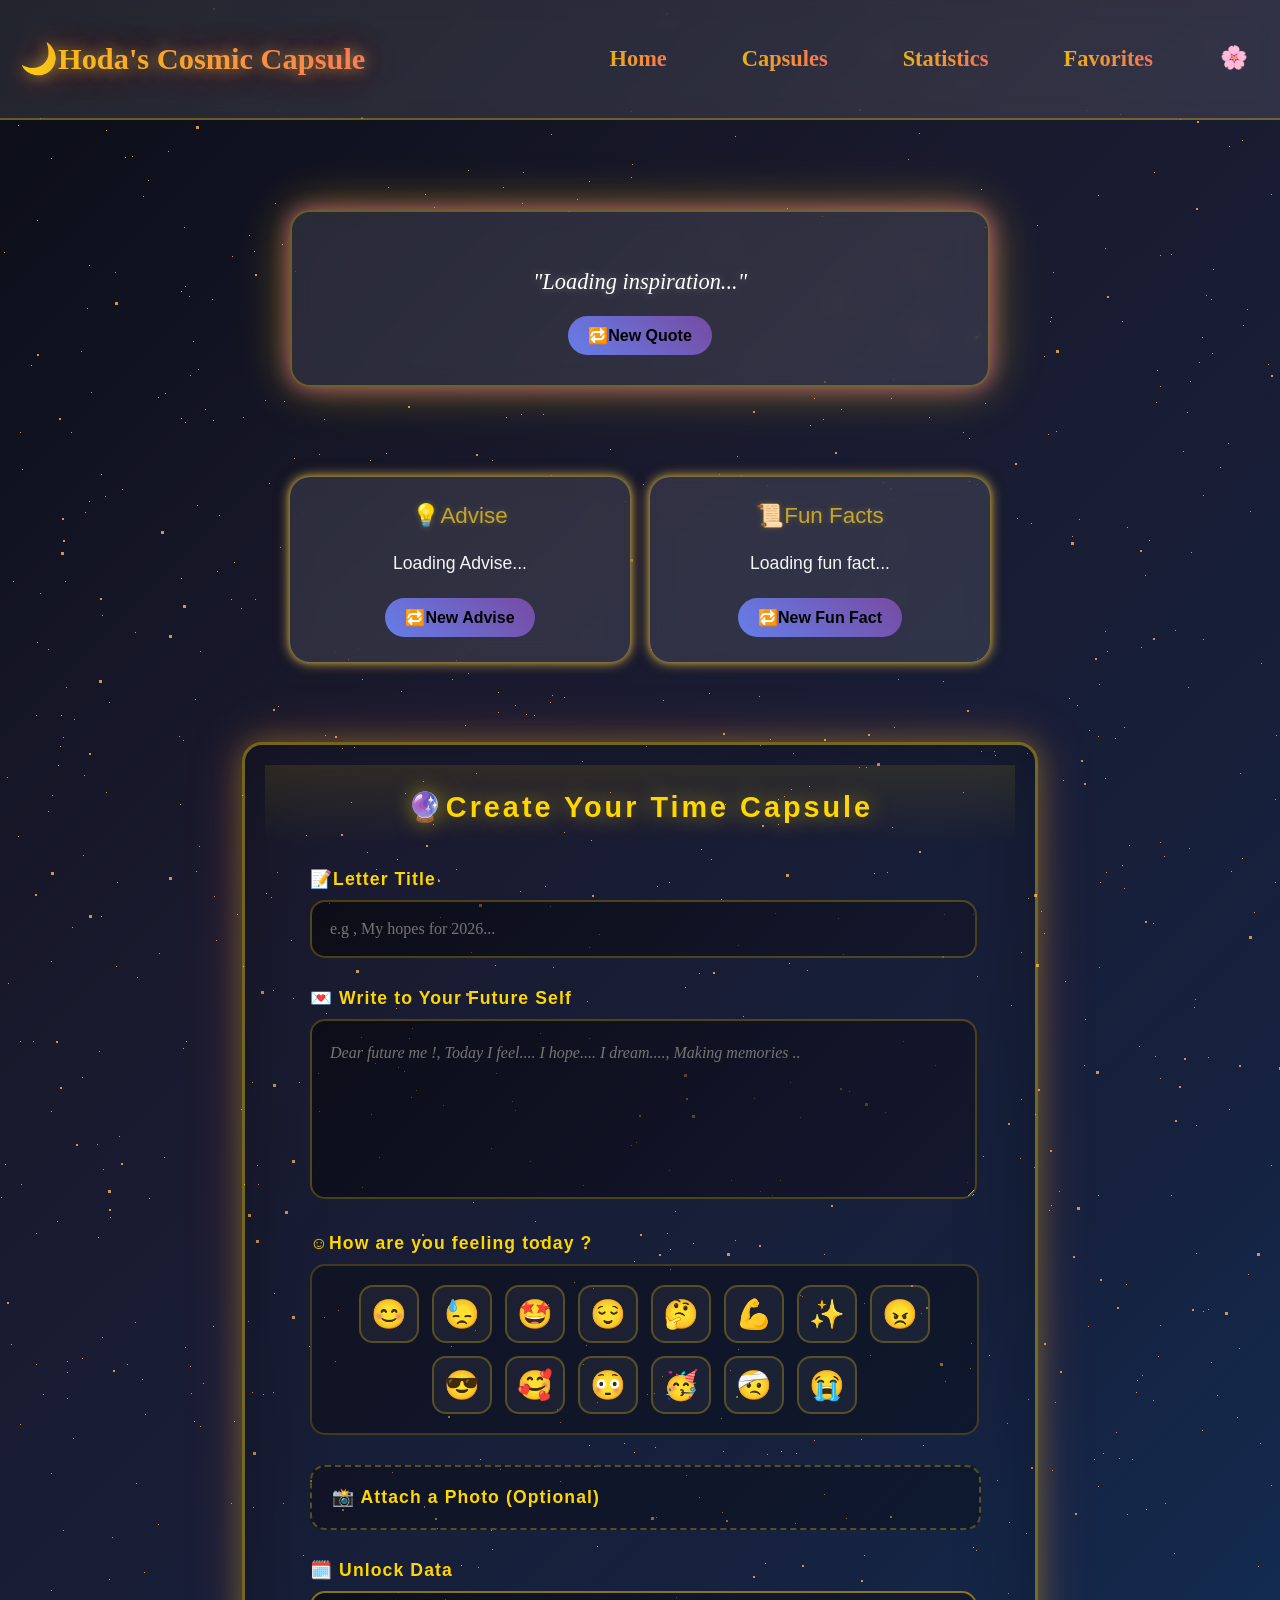
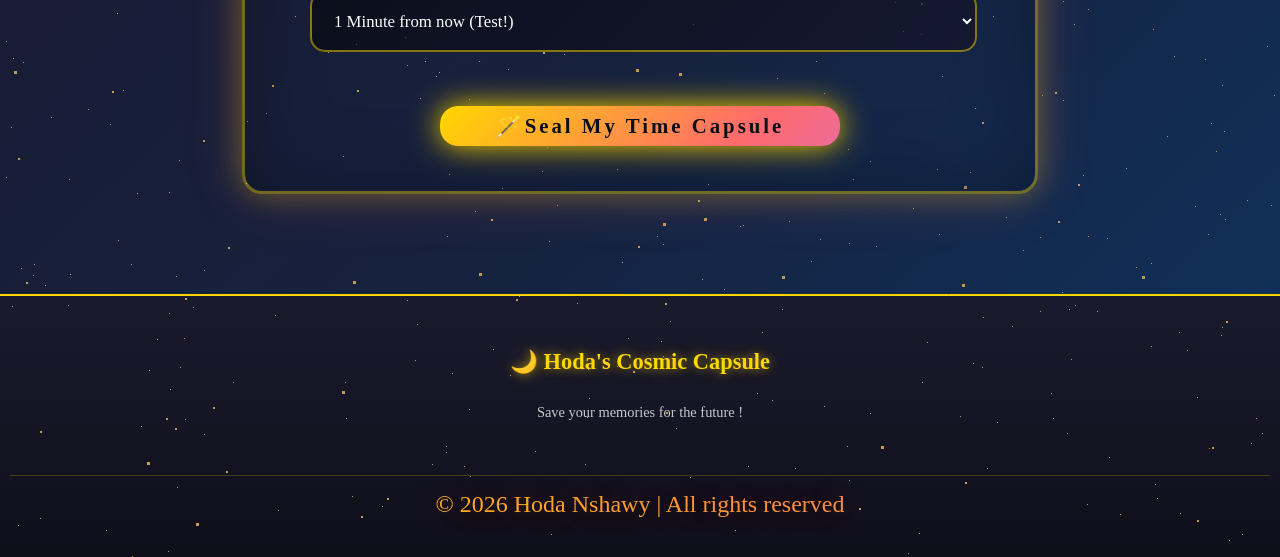
==== index.html @ 5d270283 "trying" ====
<!DOCTYPE html>
<html lang="en">
<head>
    <meta charset="UTF-8">
    <meta name="viewport" content="width=device-width, initial-scale=1.0">
    <title>Create Your Fisrt Capsule</title>
    <link rel="stylesheet" href="style.css" />
  <link href="https://fonts.googleapis.com/css2?family=Crimson+Pro:wght@200..900&display=swap"rel="stylesheet">
    <link rel="icon"type="imge/png" href="./assets/Canva-moon.png">
<body>
 
<div id="preloader"></div>
<nav class ="navBar">
    <div class="logo">🌙Hoda's Cosmic Capsule</div>
    <ul class="links"id="navlinks"><!--i try to use id since it was not working using querySelector-->
        <li><a href="index.html">Home</a></li>
           <li><a href="capsule.html">Capsules</a></li>
              <li><a href="statistic.html">Statistics</a></li>
               <li><a href="Favorites.html">Favorites</a></li>
              <li><span class="theme-change"onclick="toggleTheme()">🌸</span></li>
    </ul>
    <div class="humburger">
        <span></span>
        <span></span>
        <span></span>
    </div>
</nav>
<div class="bg-animation">
    <div id="stars"></div>
    <div id="stars2"></div>
    <div id="stars3"></div>
    <div id="stars4"></div>
</div>
<section id="home">
    <div class="quote-Container">
        <div class="box">
            <p id="quoteText">"Loading inspiration..."</p>
            <p id="quoteAuthor"></p>
            <button class="newBtn">🔁New Quote</button>
        </div>
    </div>
    <div class="advise-weather-container">
        <div class="small-card">
            <div class="icon">💡Advise</div> <!--HODAA change it later-->
            <div class="info">
                <p id="advise">Loading Advise...</p>
                 <button id="advisebtn"class="newBtn">🔁New Advise</button>
            </div>
        </div>
        <div class="small-card">
              <div class="icon"id="weatherIcon">📜Fun Facts</div> <!--HODAA change it later-->
            <div class="info">
                <p id="fact">Loading fun fact...</p>
                  <button id="factbtn"class="newBtn">🔁New Fun Fact</button>

        </div>
    </div>
    </div>

<div class="Capsule-Section">
    <h2>
        <span class="emoji">🔮</span><span class="title-text">Create Your Time Capsule</span> </h2>
    <div class ="Container-form">
    <div class="group">
        <label> <span class="emoji">📝</span><span class="first">Letter Title</span> </label>
        <input type="text"id="title" placeholder="e.g , My hopes for 2026...">
    </div>
    <div class="group">
        <label>💌 Write to Your Future Self</label>
        <textarea id="text" placeholder="Dear future me !, Today I feel.... I hope.... I dream...., Making memories .."></textarea>
    </div>
    <div class="group">
        <label>☺️How are you feeling today ? </label>
        <div class="userMood-selected">
            <button type="button"class="mood-button" data-mood="happy" onclick="selectMood(this)">😊</button>
            <button type="button"class="mood-button" data-mood="sad" onclick="selectMood(this)">😓</button>
            <button type="button"class="mood-button" data-mood="excited" onclick="selectMood(this)">🤩</button>
             <button type="button"class="mood-button" data-mood="calm" onclick="selectMood(this)">😌</button>
              <button type="button"class="mood-button" data-mood="curious" onclick="selectMood(this)">🤔</button>
                <button type="button"class="mood-button" data-mood="determined" onclick="selectMood(this)">💪</button>
                 <button type="button"class="mood-button" data-mood="hopeful" onclick="selectMood(this)">✨</button>
                     <button type="button"class="mood-button" data-mood="angry" onclick="selectMood(this)">😠</button>
                     <button type="button"class="mood-button" data-mood="confident" onclick="selectMood(this)">😎</button>
                        <button type="button"class="mood-button" data-mood="lovely" onclick="selectMood(this)">🥰</button>
                        <button type="button"class="mood-button" data-mood="shy" onclick="selectMood(this)">😳</button>
                        <button type="button"class="mood-button" data-mood="celebrate" onclick="selectMood(this)">🥳</button>
                        <button type="button"class="mood-button" data-mood="headache" onclick="selectMood(this)">🤕</button>
                        <button type="button"class="mood-button" data-mood="verySad" onclick="selectMood(this)">😭</button>
        </div>
    </div>
    <div class="group">
        <label class="file-upload"for="userPhoto" >📸 Attach a Photo (Optional)</label><!--In order to make the label have the same function as input(file)The for in label should have the same name as the id -->
            <input type="file" id="userPhoto" name="image_uploads" accept="image/*"> <!-- <input type="file" id="photo-upload" name="photos" accept="image/*" multiple />HOODAA Later on add this-->
    </div>
<div class="group">
    <label>🗓️ Unlock Data</label>   <!--Hoda change the emoji later-->
   <select id="unlockTime">
     <option value="1"onclick="selectOption(this)">1 Minute from now (Test!)</option>
     <option value="7"onclick="selectOption(this)">1 week from now</option>
     <option value="30"onclick="selectOption(this)">1 Month from now</option>
       <option value="365"onclick="selectOption(this)">1 Year from now</option>
         <option value="1825"onclick="selectOption(this)">5 Year from now</option>
          <option value="3650"onclick="selectOption(this)">10 Year from now</option>
   </select>
</div>
<div class="center-btn">
<button class="finish-btn"onclick="craeteCapsule()">🪄Seal My Time Capsule</button>
</div>
</div>
</div>
</section>
<!--<button onclick="testNotification()" style="padding:10px"></button>-->
<footer class="footer">
    <div class="footer-container">
        <div class="footer-sec">
        <h3>🌙 Hoda's Cosmic Capsule</h3>
        <p>Save your memories for the future !</p>
        </div>
    </div>
    <div class="rights">
        <p>&copy; 2026 Hoda Nshawy | All rights reserved</p>
    </div>

</footer>
<script src="capsule.js"></script>
<script src="notification.js"></script>

</body>
</html>
---- style.css ----
:root{
    --bg-gradient:linear-gradient(135deg,#0B0d17,#1a1a2e,#16213e,#0f3460);
    --text-color:#ffffff;
    --gold-color:#ffd700;
    --border-color:rgba(255,215,0,0.3);
    --glow-color:rgba(255,215,0,0.4);
    

}
[data-theme="pink"]{
    /* --bg-gradient:linear-gradient(135deg,#2b1a3a,#3d2257,#5c2a6a,#7b3a8c);*/
   /* --bg-gradient:linear-gradient(135deg,#405186,#c11d1d,#f5e5e8,#405186);*/
  /* --bg-gradient:linear-gradient(135deg,#0d001a,#1a0033,#2d004d,#4a0080);*/
 --bg-gradient:linear-gradient(135deg,#0a0a0a,#11998e,#38ef7d,#e879f9);
    --text-color:#f8f9fa;
    --gold-color:#38ef7d;
    --box-bg:rgba(255,255,255,0.1);
    --border-color:rgba(56,239,125,0.4);;
    --glow-color:rgba(56,239,125,0.5);
    --nav-bg:rgba(255,255,255,0.1);
    --link-hover:rgba(56,239,125,0.3);
    
}
body{
    padding: 0;
    margin:0;
     background-size: 400% 400%;
    font-size: 'Georgia',serif;
    /*background: linear-gradient(135deg,#0B0D17,#1a1a2e,#16213e,#0f3460);*/
    animation:changeColor 12s ease infinite;
    min-height: 100vh;
    background: var(--bg-gradient);
  

}
@keyframes changeColor{
    0% {background-position:0% 50%;}
        50% {background-position:100% 50%;}
         50% {background-position:0% 50%;}
}
.logo{
    font-size: 1.9em;
    font-weight: 900;
    background: linear-gradient(45deg,#ffd700,#ff6b6b);
    -webkit-text-fill-color: transparent;
    -webkit-background-clip: text;
    background-clip: text;
    text-shadow: 0 0 15px rgba(249, 252, 87, 0.5), 0 0 30px rgba(238, 32, 13, 0.6);
}
[data-theme="pink"] .logo{
background: linear-gradient(45deg, #38ef7d, #e879f9) !important;
    background-clip: text !important;
    -webkit-background-clip: text !important;
    -webkit-text-fill-color: transparent !important;
    text-shadow: 0 0 15px rgba(56, 239, 125, 0.5), 
                 0 0 30px rgba(232, 121, 249, 0.4) !important;
   font-weight: 900 !important;
}
.navBar{
    display: flex;
    position:sticky;
    align-items: center;
    justify-content: space-between;
    padding: 20px 20px;
    background: rgba(255,255,255,0.1);
    z-index: 1000;
    top:0;
    backdrop-filter: blur(10px);
    border-bottom: 2px solid rgba(255,215,0,0.3);
   
}
[data-theme="pink"] .navBar{
      border-bottom: 3px solid #047067;

}

.links{
    display: flex;
    list-style: none;
    gap:35px;
}

.links a{
    display: inline-block;
    font-size: 1.4em;
    font-weight: 900;
    text-decoration: none;
    padding:10px 20px;
   
    border-radius: 10px;
     background: linear-gradient(90deg,#e2c207,#fb6262,#cfb20b);
    background-size: 200% 500%;
    transition: all 0.3s;
    -webkit-text-fill-color: transparent;
    -webkit-background-clip: text;
    background-clip: text;
}
.links a:hover,
.links a.active{
      background: linear-gradient(90deg,#e2c207,#fb6262,#cfb20b);
       -webkit-text-fill-color: transparent;
    -webkit-background-clip: text;
    background-clip: text;
    background-size: 200% 500%;
    box-shadow: inset 0 0 0 1000px rgba(255,215,0,0.2);
      animation:  galaxyMove 2s ease infinite;
      transform: scale(1.05);
   


    
}
[data-theme="pink"] .links a {

    background: rgba(0, 0, 0, 0.3) !important; 
    -webkit-text-fill-color: var(--text-color) !important;
    background-clip: padding-box !important;
    -webkit-background-clip: padding-box !important;
    
    backdrop-filter: blur(12px); 
    -webkit-backdrop-filter: blur(12px);
    
    color: var(--text-color) !important;
    font-size: 1.1em; 
    font-weight: 600; 
    padding: 12px 24px;
    border-radius: 50px; 
    border: 1px solid rgba(255, 255, 255, 0.1);
    transition: all 0.4s cubic-bezier(0.175, 0.885, 0.32, 1.275);

}

[data-theme="pink"] .links a:hover {
    background: rgba(0, 0, 0, 0.5) !important;
    color: var(--link-hover) !important;
    -webkit-text-fill-color: var(--link-hover) !important;
    border-color: var(--link-hover);
    
    /* A soft neon glow that isn't painful */
    box-shadow: 0 0 20px rgba(56, 239, 125, 0.3);
    transform: translateY(-3px);
}
@keyframes galaxyMove {
            0% {
                background-position: 0% 50%;
            }

            50% {
                background-position: 100% 50%;
            }

            100% {
                background-position: 0% 50%;}}
.humburger{
    display: none;
    cursor:pointer;
    flex-direction: column;
    gap:5px;
}
 #navlinks{
    display: flex;
    z-index: 999;
 }
@media(max-width:1100px){
    .humburger{
        display: flex;
    }
     
    #navlinks{
        display: none;
        position: absolute;
        top:80%;
        width:100%;
        left:0;
        flex-direction: column;
        gap:10px;
        padding: 10px;
        background: rgba(0,0,0,0.9);

    }
    #navlinks.active{  /*to active it in js*/
        display: flex;
    }
    #navlinks a{
        text-align: center;
        padding: 15px;
        z-index: 1000;
    }
    

}
.humburger span{
    width:30px;
    height: 3px;
    background: #ffd700;
    border-radius: 12px;

}

.quote-Container{
    max-width: 700px;
    margin:40px auto;
    padding:20px;
    padding-top:50px;
}
.box{
    background: rgba(255,255,255,0.1);
    backdrop-filter: blur(10px);
    text-align: center;
   /* border:2px solid rgba(255,215,0,0.3);*/
   border: 2px solid var(--border-color);
    padding:30px;

    box-shadow: 0 10px 40px rgba(0,0,0,0.3);
    border-radius: 20px;
   box-shadow: 
/*0 0 20px rgba(255, 215, 0, 0.4),*/
0 0 20px rgba(255, 105, 180, 0.6),
0 0 40px rgba(255, 215, 0, 0.3),
0 0 60px rgba(255, 215,0, 0.2);

animation: glow 3s ease-in-out infinite alternate;
}
@keyframes glow {
from {
box-shadow: 
0 0 20px rgba(255, 215, 0, 0.3),
0 0 40px rgba(255, 107, 107, 0.2);
}
to {
box-shadow: 
0 0 30px rgba(255, 215, 0, 0.5),
0 0 50px rgba(255, 107, 107, 0.4),
0 0 70px rgba(72, 219, 251, 0.3);}

}

[data-theme="pink"] .box{   


background:rgba(10, 10, 46,0.3)!important;
    border: 2px solid rgba(56, 239, 125, 0.3);

    animation: auroraAnimation 3s ease-in-out infinite alternate !important;}

@keyframes  auroraAnimation{
0% {
    box-shadow: 
0 0 25px rgba(17, 153, 142, 0.4),
0 0 50px rgba(56, 239, 125, 0.2);}
50% {
box-shadow: 
0 0 35px rgba(56, 239, 125, 0.4),
0 0 60px rgba(232, 121, 249, 0.2);
}
100% {
box-shadow: 
0 0 25px rgba(17, 153, 142, 0.4),
0 0 50px rgba(56, 239, 125, 0.2);
}
}

/*[data-theme="pink"] .box {
    background:rgba(10, 10, 46,0.3)!important;
    backdrop-filter: blur(20px) !important;
    -webkit-backdrop-filter: blur(20px);
    
    border: 1px solid rgba(255, 255, 255, 0.1) !important; 
    
    padding: 40px;
    border-radius: 24px;

    box-shadow: 
        0 20px 50px rgba(0, 0, 0, 0.5), 
        -5px -5px 20px rgba(56, 239, 125, 0.15), 
        5px 5px 20px rgba(232, 121, 249, 0.15) !important;


}*/



#quoteText{
    font-size: 1.4em;
    font-style: italic;
     /*color:#deaada;*/
     color:var(--text-color);
    line-height: 1.6;
    margin-bottom: 15px;
    text-shadow: 0 0 10px rgba(255,255,255,0.3);

   
}
[data-theme="pink"] #quoteText{
       background:rgb(202 172 249);
        -webkit-background-clip: text;
    background-clip: text;
    color:transparent;
    font-weight: 700;
       
}
#quoteAuthor{
    margin-bottom: 15px;
    font-weight: 600;
    /*color:#ffd700;*/
    color:var(--gold-color);
     text-shadow: 0 0 10px rgba(255,255,0,0.5);

}
[data-theme="pink"] #quoteAuthor{
       background: rgb(170 167 47);
        -webkit-background-clip: text;
    background-clip: text;
    color:transparent;

       
}
.newBtn{
    background: linear-gradient(45deg,#667eea,#764ba2);
    padding: 10px 20px;
    border: none;
    border-radius: 20px;
    cursor: pointer;
    font-size: 1em;
    transition: transform 0.3s;
    font-weight: 700;
}
[data-theme="pink"] .newBtn{
    background: linear-gradient(45deg, #3ccd4e, #5e397bd9);

}
.newBtn:hover{
       transform: scale(1.06);

    }

    .bg-animation {
    position: fixed;
    top: 0;
    left: 0;
    pointer-events: none;
    width: 100%;
    height: 100%;
}

.bg-animation {
    position: fixed;
    top: 0;
    left: 0;
    width: 100%;
    height: 100%;

}

#stars {
    width: 1px;
    height: 1px;
    background: transparent;
    box-shadow: 117px 1613px #c49952, 1488px 635px #c49952, 944px 914px #c49952, 647px 277px #c49952, 1792px 1205px #c49952, 656px 1517px #c49952, 820px 1839px #c49952, 1153px 1400px #c49952, 870px 13px #c49952, 550px 702px #c49952, 1155px 1056px #c49952, 88px 1709px #c49952, 1450px 1090px #c49952, 1929px 457px #c49952, 1390px 905px #c49952, 1771px 269px #c49952, 1741px 669px #c49952, 432px 64px #c49952, 563px 996px #c49952, 1918px 1873px #c49952, 1845px 1211px #c49952, 231px 1503px #c49952, 37px 220px #c49952, 1970px 495px #c49952, 1812px 925px #c49952, 67px 1398px #c49952, 535px 279px #c49952, 1837px 829px #c49952, 1945px 685px #c49952, 1677px 1817px #c49952, 1317px 1415px #c49952, 1785px 905px #c49952, 1787px 1554px #c49952, 802px 1296px #c49952, 512px 1101px #c49952, 583px 1364px #c49952, 336px 558px #c49952, 979px 334px #c49952, 106px 792px #c49952, 204px 34px #c49952, 1845px 1763px #c49952, 445px 1599px #c49952, 386px 453px #c49952, 471px 952px #c49952, 1466px 1676px #c49952, 1885px 303px #c49952, 51px 1717px #c49952, 1211px 299px #c49952, 1546px 1887px #c49952, 1067px 33px #c49952, 1088px 1326px #c49952, 1938px 760px #c49952, 470px 648px #c49952, 1213px 269px #c49952, 1767px 78px #c49952, 977px 976px #c49952, 1926px 175px #c49952, 722px 1512px #c49952, 945px 227px #c49952, 1811px 99px #c49952, 1912px 1406px #c49952, 1602px 1243px #c49952, 610px 449px #c49952, 654px 1393px #c49952, 1930px 1193px #c49952, 258px 1184px #c49952, 89px 265px #c49952, 824px 1494px #c49952, 1506px 1435px #c49952, 1027px 753px #c49952, 1px 1197px #c49952, 530px 1161px #c49952, 864px 1555px #c49952, 1610px 1604px #c49952, 1035px 1114px #c49952, 1456px 133px #c49952, 1196px 1253px #c49952, 361px 1037px #c49952, 834px 351px #c49952, 436px 1676px #c49952, 1194px 1007px #c49952, 1141px 647px #c49952, 319px 454px #c49952, 937px 1769px #c49952, 1872px 1013px #c49952, 733px 643px #c49952, 1250px 511px #c49952, 189px 296px #c49952, 1639px 163px #c49952, 1584px 336px #c49952, 1912px 1343px #c49952, 1298px 1307px #c49952, 1750px 902px #c49952, 1129px 845px #c49952, 1899px 1470px #c49952, 1427px 232px #c49952, 1391px 838px #c49952, 1225px 1819px #c49952, 190px 1366px #c49952, 1865px 518px #c49952, 203px 1383px #c49952, 1455px 614px #c49952, 423px 354px #c49952, 1678px 1790px #c49952, 241px 608px #c49952, 1089px 730px #c49952, 1342px 38px #c49952, 1848px 249px #c49952, 1874px 1785px #c49952, 1040px 1837px #c49952, 751px 261px #c49952, 510px 1975px #c49952, 52px 795px #c49952, 1786px 1310px #c49952, 498px 712px #c49952, 190px 375px #c49952, 1341px 722px #c49952, 43px 1394px #c49952, 1821px 1687px #c49952, 106px 130px #c49952, 1717px 1978px #c49952, 168px 151px #c49952, 183px 740px #c49952, 945px 1381px #c49952, 669px 1170px #c49952, 1285px 1816px #c49952, 110px 1217px #c49952, 1623px 813px #c49952, 869px 647px #c49952, 867px 582px #c49952, 735px 1240px #c49952, 519px 1896px #c49952, 132px 156px #c49952, 1649px 193px #c49952, 241px 1109px #c49952, 643px 484px #c49952, 574px 1282px #c49952, 1952px 564px #c49952, 1978px 145px #c49952, 329px 903px #c49952, 1674px 617px #c49952, 1978px 558px #c49952, 1808px 1715px #c49952, 1526px 1238px #c49952, 475px 1330px #c49952, 810px 425px #c49952, 1709px 634px #c49952, 1658px 336px #c49952, 425px 194px #c49952, 352px 96px #c49952, 148px 180px #c49952, 1139px 1046px #c49952, 1809px 1233px #c49952, 1669px 171px #c49952, 263px 1394px #c49952, 534px 715px #c49952, 396px 1008px #c49952, 589px 1445px #c49952, 1190px 381px #c49952, 1709px 279px #c49952, 520px 891px #c49952, 1136px 1867px #c49952, 1280px 1233px #c49952, 836px 296px #c49952, 1348px 646px #c49952, 1539px 913px #c49952, 423px 781px #c49952, 1271px 1805px #c49952, 696px 564px #c49952, 1549px 804px #c49952, 303px 1555px #c49952, 1449px 1903px #c49952, 66px 687px #c49952, 1164px 856px #c49952, 1958px 1326px #c49952, 125px 157px #c49952, 508px 1669px #c49952, 465px 725px #c49952, 1925px 1440px #c49952, 405px 793px #c49952, 278px 110px #c49952, 1084px 1065px #c49952, 1077px 705px #c49952, 663px 1844px #c49952, 734px 263px #c49952, 870px 1761px #c49952, 103px 1169px #c49952, 1506px 1295px #c49952, 1883px 926px #c49952, 335px 1361px #c49952, 1126px 1284px #c49952, 257px 1165px #c49952, 837px 580px #c49952, 1211px 1362px #c49952, 1137px 1380px #c49952, 135px 632px #c49952, 1491px 1965px #c49952, 1098px 195px #c49952, 506px 417px #c49952, 693px 1243px #c49952, 622px 1862px #c49952, 1412px 1343px #c49952, 948px 1894px #c49952, 1315px 1363px #c49952, 754px 1098px #c49952, 1931px 930px #c49952, 1831px 342px #c49952, 1751px 1839px #c49952, 84px 775px #c49952, 1662px 1488px #c49952, 617px 1769px #c49952, 1869px 1292px #c49952, 963px 432px #c49952, 371px 1114px #c49952, 37px 642px #c49952, 21px 1184px #c49952, 602px 366px #c49952, 414px 524px #c49952, 282px 244px #c49952, 1689px 868px #c49952, 943px 681px #c49952, 898px 679px #c49952, 449px 1774px #c49952, 1678px 1313px #c49952, 475px 1811px #c49952, 1146px 1509px #c49952, 1151px 1863px #c49952, 1617px 846px #c49952, 82px 1077px #c49952, 324px 1317px #c49952, 1516px 885px #c49952, 1706px 1526px #c49952, 1925px 1180px #c49952, 553px 967px #c49952, 1072px 536px #c49952, 1715px 1816px #c49952, 185px 286px #c49952, 1362px 1600px #c49952, 628px 1938px #c49952, 1187px 412px #c49952, 569px 211px #c49952, 1959px 1356px #c49952, 1571px 105px #c49952, 319px 1111px #c49952, 36px 1364px #c49952, 502px 1788px #c49952, 1051px 1993px #c49952, 1617px 773px #c49952, 424px 1507px #c49952, 1623px 1955px #c49952, 307px 662px #c49952, 183px 1048px #c49952, 1919px 1453px #c49952, 1006px 1817px #c49952, 468px 673px #c49952, 1142px 1375px #c49952, 1228px 443px #c49952, 1734px 552px #c49952, 20px 1041px #c49952, 1783px 334px #c49952, 98px 1237px #c49952, 1356px 1940px #c49952, 853px 1779px #c49952, 1910px 560px #c49952, 1174px 1656px #c49952, 110px 1724px #c49952, 542px 1771px #c49952, 1758px 1931px #c49952, 1463px 1401px #c49952, 1155px 84px #c49952, 1504px 835px #c49952, 750px 322px #c49952, 407px 1900px #c49952, 1600px 1141px #c49952, 657px 886px #c49952, 526px 714px #c49952, 18px 836px #c49952, 1546px 1548px #c49952, 22px 469px #c49952, 594px 1466px #c49952, 1160px 1078px #c49952, 627px 1055px #c49952, 195px 699px #c49952, 1099px 684px #c49952, 530px 551px #c49952, 1160px 1325px #c49952, 894px 727px #c49952, 1157px 98px #c49952, 136px 1483px #c49952, 1875px 1975px #c49952, 1803px 566px #c49952, 318px 1073px #c49952, 1866px 1656px #c49952, 543px 414px #c49952, 719px 474px #c49952, 1115px 738px #c49952, 353px 875px #c49952, 184px 1938px #c49952, 1854px 1534px #c49952, 420px 1698px #c49952, 1480px 1550px #c49952, 522px 203px #c49952, 1897px 1904px #c49952, 975px 1708px #c49952, 1774px 602px #c49952, 1908px 274px #c49952, 61px 715px #c49952, 983px 1156px #c49952, 326px 1013px #c49952, 641px 290px #c49952, 1522px 120px #c49952, 405px 1637px #c49952, 1021px 1099px #c49952, 631px 1145px #c49952, 982px 1967px #c49952, 200px 651px #c49952, 795px 351px #c49952, 790px 1082px #c49952, 144px 1572px #c49952, 1542px 901px #c49952, 158px 1524px #c49952, 849px 1843px #c49952, 1807px 203px #c49952, 1747px 45px #c49952, 1603px 1738px #c49952, 617px 1966px #c49952, 342px 748px #c49952, 1779px 1173px #c49952, 1428px 152px #c49952, 589px 1998px #c49952, 1940px 1838px #c49952, 115px 272px #c49952, 1217px 1395px #c49952, 1402px 1491px #c49952, 1833px 1814px #c49952, 243px 966px #c49952, 319px 578px #c49952, 813px 364px #c49952, 669px 882px #c49952, 551px 134px #c49952, 1819px 920px #c49952, 740px 1826px #c49952, 1021px 952px #c49952, 1575px 453px #c49952, 324px 419px #c49952, 929px 417px #c49952, 885px 1112px #c49952, 503px 187px #c49952, 1908px 362px #c49952, 1063px 1601px #c49952, 169px 1792px #c49952, 789px 963px #c49952, 1697px 948px #c49952, 1761px 1810px #c49952, 1844px 1591px #c49952, 1709px 949px #c49952, 1402px 1396px #c49952, 1037px 225px #c49952, 1832px 518px #c49952, 1728px 1782px #c49952, 194px 1421px #c49952, 1395px 742px #c49952, 1478px 1325px #c49952, 40px 593px #c49952, 1732px 117px #c49952, 51px 158px #c49952, 1598px 1672px #c49952, 701px 849px #c49952, 1403px 1979px #c49952, 145px 1414px #c49952, 550px 906px #c49952, 1366px 460px #c49952, 142px 1379px #c49952, 34px 1864px #c49952, 1346px 308px #c49952, 293px 998px #c49952, 21px 1868px #c49952, 540px 1033px #c49952, 60px 746px #c49952, 1602px 1476px #c49952, 180px 804px #c49952, 345px 1982px #c49952, 1439px 640px #c49952, 939px 1834px #c49952, 20px 432px #c49952, 492px 1549px #c49952, 109px 1579px #c49952, 1796px 1403px #c49952, 1079px 519px #c49952, 1664px 389px #c49952, 1627px 1061px #c49952, 823px 419px #c49952, 1399px 1882px #c49952, 1906px 344px #c49952, 1189px 848px #c49952, 117px 882px #c49952, 1262px 33px #c49952, 1048px 434px #c49952, 1208px 1309px #c49952, 1616px 408px #c49952, 1833px 853px #c49952, 1433px 1656px #c49952, 811px 1861px #c49952, 439px 1672px #c49952, 1105px 248px #c49952, 328px 1652px #c49952, 13px 1658px #c49952, 685px 987px #c49952, 985px 403px #c49952, 1664px 1206px #c49952, 1993px 1925px #c49952, 440px 917px #c49952, 1835px 319px #c49952, 1404px 1907px #c49952, 624px 1443px #c49952, 843px 954px #c49952, 478px 1567px #c49952, 895px 1602px #c49952, 1231px 871px #c49952, 1267px 1646px #c49952, 475px 334px #c49952, 784px 796px #c49952, 1294px 199px #c49952, 109px 702px #c49952, 1978px 362px #c49952, 291px 940px #c49952, 971px 1343px #c49952, 74px 719px #c49952, 36px 715px #c49952, 1007px 1423px #c49952, 860px 314px #c49952, 631px 177px #c49952, 1900px 1590px #c49952, 1239px 1348px #c49952, 1346px 1270px #c49952, 1934px 1475px #c49952, 1553px 559px #c49952, 588px 1969px #c49952, 670px 1269px #c49952, 1484px 376px #c49952, 20px 1424px #c49952, 1396px 8px #c49952, 969px 244px #c49952, 1807px 538px #c49952, 1873px 891px #c49952, 636px 1142px #c49952, 1474px 1562px #c49952, 763px 350px #c49952, 663px 700px #c49952, 500px 1469px #c49952, 1302px 722px #c49952, 181px 291px #c49952, 266px 893px #c49952, 1403px 654px #c49952, 492px 460px #c49952, 1503px 1369px #c49952, 23px 1662px #c49952, 349px 333px #c49952, 1435px 1017px #c49952, 1441px 705px #c49952, 1708px 1446px #c49952, 1041px 911px #c49952, 1063px 780px #c49952, 1158px 1356px #c49952, 767px 1454px #c49952, 1912px 797px #c49952, 1731px 1759px #c49952, 1378px 1390px #c49952, 1815px 1364px #c49952, 960px 270px #c49952, 1343px 427px #c49952, 275px 203px #c49952, 1319px 1092px #c49952, 1455px 770px #c49952, 283px 1503px #c49952, 1505px 901px #c49952, 1738px 1561px #c49952, 1526px 1935px #c49952, 1757px 669px #c49952, 1640px 620px #c49952, 1750px 722px #c49952, 748px 66px #c49952, 1149px 540px #c49952, 159px 953px #c49952, 200px 1426px #c49952, 515px 1110px #c49952, 1552px 737px #c49952, 1094px 1459px #c49952, 778px 799px #c49952, 1031px 523px #c49952, 743px 1825px #c49952, 1100px 882px #c49952, 1088px 1836px #c49952, 255px 599px #c49952, 67px 1361px #c49952, 247px 1721px #c49952, 1722px 346px #c49952, 1822px 155px #c49952, 452px 1973px #c49952, 415px 1960px #c49952, 1109px 57px #c49952, 273px 1392px #c49952, 404px 1071px #c49952, 1212px 353px #c49952, 370px 460px #c49952, 795px 1523px #c49952, 1932px 340px #c49952, 51px 1473px #c49952, 1268px 364px #c49952, 1512px 1862px #c49952, 1678px 1801px #c49952, 1796px 579px #c49952, 254px 251px #c49952, 1466px 1717px #c49952, 893px 379px #c49952, 1153px 923px #c49952, 913px 1808px #c49952, 791px 789px #c49952, 417px 1924px #c49952, 1336px 1599px #c49952, 1695px 908px #c49952, 1120px 114px #c49952, 493px 1949px #c49952, 68px 1905px #c49952, 969px 481px #c49952, 1420px 1095px #c49952, 800px 1117px #c49952, 390px 234px #c49952, 356px 1644px #c49952, 1098px 1486px #c49952, 1360px 521px #c49952, 149px 1198px #c49952, 354px 747px #c49952, 1749px 487px #c49952, 470px 76px #c49952, 1672px 289px #c49952, 1731px 545px #c49952, 1547px 1590px #c49952, 498px 692px #c49952, 398px 1592px #c49952, 1846px 1237px #c49952, 1537px 1474px #c49952, 1726px 1374px #c49952, 1922px 858px #c49952, 376px 321px #c49952, 985px 227px #c49952, 234px 1421px #c49952, 760px 745px #c49952, 1990px 1132px #c49952, 1560px 1597px #c49952, 338px 1310px #c49952, 1924px 1664px #c49952, 547px 1747px #c49952, 1639px 1282px #c49952, 1202px 337px #c49952, 1985px 779px #c49952, 737px 456px #c49952, 89px 501px #c49952, 963px 792px #c49952, 655px 1447px #c49952, 1492px 1994px #c49952, 1171px 254px #c49952, 892px 827px #c49952, 1735px 442px #c49952, 1474px 1187px #c49952, 846px 1518px #c49952, 557px 1805px #c49952, 738px 945px #c49952, 795px 68px #c49952, 663px 1956px #c49952, 1607px 290px #c49952, 1524px 15px #c49952, 1097px 1911px #c49952, 157px 1939px #c49952, 935px 1065px #c49952, 1809px 1708px #c49952, 164px 1157px #c49952, 83px 855px #c49952, 625px 501px #c49952, 814px 398px #c49952, 552px 695px #c49952, 597px 1546px #c49952, 1237px 1417px #c49952, 628px 284px #c49952, 866px 767px #c49952, 1403px 1394px #c49952, 765px 1563px #c49952, 1648px 109px #c49952, 1205px 1659px #c49952, 921px 1313px #c49952, 1319px 243px #c49952, 18px 125px #c49952, 7px 777px #c49952, 181px 418px #c49952, 1062px 1892px #c49952, 382px 106px #c49952, 994px 751px #c49952, 964px 234px #c49952, 40px 118px #c49952, 278px 706px #c49952, 1540px 1978px #c49952, 425px 1661px #c49952, 1050px 321px #c49952, 735px 1729px #c49952, 1438px 260px #c49952, 1229px 1109px #c49952, 186px 1041px #c49952, 244px 1184px #c49952, 392px 1472px #c49952, 670px 1249px #c49952, 1260px 1443px #c49952, 1977px 1511px #c49952, 1240px 773px #c49952, 303px 513px #c49952, 63px 1530px #c49952, 610px 792px #c49952, 1987px 1647px #c49952, 676px 1597px #c49952, 1740px 1244px #c49952, 816px 1661px #c49952, 351px 802px #c49952, 252px 1082px #c49952, 31px 365px #c49952, 1453px 984px #c49952, 667px 1233px #c49952, 1247px 1800px #c49952, 839px 270px #c49952, 775px 913px #c49952, 1966px 1398px #c49952, 499px 813px #c49952, 922px 1982px #c49952, 1409px 1902px #c49952, 1499px 1766px #c49952, 721px 899px #c49952, 788px 807px #c49952, 989px 1355px #c49952, 1248px 1274px #c49952, 849px 1091px #c49952, 1799px 1036px #c49952, 1486px 700px #c49952, 170px 1989px #c49952, 1275px 799px #c49952, 772px 2000px #c49952, 1642px 362px #c49952, 216px 940px #c49952, 1893px 281px #c49952, 1944px 1298px #c49952, 1294px 400px #c49952, 1523px 441px #c49952, 1829px 340px #c49952, 468px 170px #c49952, 1099px 967px #c49952, 1331px 665px #c49952, 1174px 1553px #c49952, 1567px 325px #c49952, 1028px 1399px #c49952, 781px 1451px #c49952, 1912px 1954px #c49952, 874px 873px #c49952, 1298px 1722px #c49952, 1879px 706px #c49952, 57px 1221px #c49952, 1116px 1432px #c49952, 48px 811px #c49952, 101px 916px #c49952, 677px 304px #c49952, 1203px 639px #c49952, 1391px 199px #c49952, 1895px 1988px #c49952, 1462px 1023px #c49952, 1216px 1751px #c49952, 1261px 663px #c49952, 1290px 1119px #c49952, 137px 1793px #c49952, 1052px 1470px #c49952, 1561px 226px #c49952, 1156px 402px #c49952, 709px 693px #c49952, 1040px 1911px #c49952, 1624px 1115px #c49952, 551px 475px #c49952, 416px 1090px #c49952, 1183px 451px #c49952, 58px 765px #c49952, 743px 1016px #c49952, 198px 369px #c49952, 1645px 1503px #c49952, 997px 22px #c49952, 1447px 1323px #c49952, 379px 883px #c49952, 1171px 1195px #c49952, 919px 133px #c49952, 1400px 517px #c49952, 725px 804px #c49952, 1600px 699px #c49952, 357px 581px #c49952, 266px 1713px #c49952, 848px 1749px #c49952, 1963px 1045px #c49952, 119px 1136px #c49952;
    -webkit-animation: animStar 50s linear infinite;
    -moz-animation: animStar 50s linear infinite;
    -ms-animation: animStar 50s linear infinite;
    animation: animStar 50s linear infinite;
}

#stars:after {
    content: " ";
    position: absolute;
    top: 2000px;
    width: 1px;
    height: 1px;
    background: transparent;
    box-shadow: 117px 1613px #c49952, 1488px 635px #c49952, 944px 914px #c49952, 647px 277px #c49952, 1792px 1205px #c49952, 656px 1517px #c49952, 820px 1839px #c49952, 1153px 1400px #c49952, 870px 13px #c49952, 550px 702px #c49952, 1155px 1056px #c49952, 88px 1709px #c49952, 1450px 1090px #c49952, 1929px 457px #c49952, 1390px 905px #c49952, 1771px 269px #c49952, 1741px 669px #c49952, 432px 64px #c49952, 563px 996px #c49952, 1918px 1873px #c49952, 1845px 1211px #c49952, 231px 1503px #c49952, 37px 220px #c49952, 1970px 495px #c49952, 1812px 925px #c49952, 67px 1398px #c49952, 535px 279px #c49952, 1837px 829px #c49952, 1945px 685px #c49952, 1677px 1817px #c49952, 1317px 1415px #c49952, 1785px 905px #c49952, 1787px 1554px #c49952, 802px 1296px #c49952, 512px 1101px #c49952, 583px 1364px #c49952, 336px 558px #c49952, 979px 334px #c49952, 106px 792px #c49952, 204px 34px #c49952, 1845px 1763px #c49952, 445px 1599px #c49952, 386px 453px #c49952, 471px 952px #c49952, 1466px 1676px #c49952, 1885px 303px #c49952, 51px 1717px #c49952, 1211px 299px #c49952, 1546px 1887px #c49952, 1067px 33px #c49952, 1088px 1326px #c49952, 1938px 760px #c49952, 470px 648px #c49952, 1213px 269px #c49952, 1767px 78px #c49952, 977px 976px #c49952, 1926px 175px #c49952, 722px 1512px #c49952, 945px 227px #c49952, 1811px 99px #c49952, 1912px 1406px #c49952, 1602px 1243px #c49952, 610px 449px #c49952, 654px 1393px #c49952, 1930px 1193px #c49952, 258px 1184px #c49952, 89px 265px #c49952, 824px 1494px #c49952, 1506px 1435px #c49952, 1027px 753px #c49952, 1px 1197px #c49952, 530px 1161px #c49952, 864px 1555px #c49952, 1610px 1604px #c49952, 1035px 1114px #c49952, 1456px 133px #c49952, 1196px 1253px #c49952, 361px 1037px #c49952, 834px 351px #c49952, 436px 1676px #c49952, 1194px 1007px #c49952, 1141px 647px #c49952, 319px 454px #c49952, 937px 1769px #c49952, 1872px 1013px #c49952, 733px 643px #c49952, 1250px 511px #c49952, 189px 296px #c49952, 1639px 163px #c49952, 1584px 336px #c49952, 1912px 1343px #c49952, 1298px 1307px #c49952, 1750px 902px #c49952, 1129px 845px #c49952, 1899px 1470px #c49952, 1427px 232px #c49952, 1391px 838px #c49952, 1225px 1819px #c49952, 190px 1366px #c49952, 1865px 518px #c49952, 203px 1383px #c49952, 1455px 614px #c49952, 423px 354px #c49952, 1678px 1790px #c49952, 241px 608px #c49952, 1089px 730px #c49952, 1342px 38px #c49952, 1848px 249px #c49952, 1874px 1785px #c49952, 1040px 1837px #c49952, 751px 261px #c49952, 510px 1975px #c49952, 52px 795px #c49952, 1786px 1310px #c49952, 498px 712px #c49952, 190px 375px #c49952, 1341px 722px #c49952, 43px 1394px #c49952, 1821px 1687px #c49952, 106px 130px #c49952, 1717px 1978px #c49952, 168px 151px #c49952, 183px 740px #c49952, 945px 1381px #c49952, 669px 1170px #c49952, 1285px 1816px #c49952, 110px 1217px #c49952, 1623px 813px #c49952, 869px 647px #c49952, 867px 582px #c49952, 735px 1240px #c49952, 519px 1896px #c49952, 132px 156px #c49952, 1649px 193px #c49952, 241px 1109px #c49952, 643px 484px #c49952, 574px 1282px #c49952, 1952px 564px #c49952, 1978px 145px #c49952, 329px 903px #c49952, 1674px 617px #c49952, 1978px 558px #c49952, 1808px 1715px #c49952, 1526px 1238px #c49952, 475px 1330px #c49952, 810px 425px #c49952, 1709px 634px #c49952, 1658px 336px #c49952, 425px 194px #c49952, 352px 96px #c49952, 148px 180px #c49952, 1139px 1046px #c49952, 1809px 1233px #c49952, 1669px 171px #c49952, 263px 1394px #c49952, 534px 715px #c49952, 396px 1008px #c49952, 589px 1445px #c49952, 1190px 381px #c49952, 1709px 279px #c49952, 520px 891px #c49952, 1136px 1867px #c49952, 1280px 1233px #c49952, 836px 296px #c49952, 1348px 646px #c49952, 1539px 913px #c49952, 423px 781px #c49952, 1271px 1805px #c49952, 696px 564px #c49952, 1549px 804px #c49952, 303px 1555px #c49952, 1449px 1903px #c49952, 66px 687px #c49952, 1164px 856px #c49952, 1958px 1326px #c49952, 125px 157px #c49952, 508px 1669px #c49952, 465px 725px #c49952, 1925px 1440px #c49952, 405px 793px #c49952, 278px 110px #c49952, 1084px 1065px #c49952, 1077px 705px #c49952, 663px 1844px #c49952, 734px 263px #c49952, 870px 1761px #c49952, 103px 1169px #c49952, 1506px 1295px #c49952, 1883px 926px #c49952, 335px 1361px #c49952, 1126px 1284px #c49952, 257px 1165px #c49952, 837px 580px #c49952, 1211px 1362px #c49952, 1137px 1380px #c49952, 135px 632px #c49952, 1491px 1965px #c49952, 1098px 195px #c49952, 506px 417px #c49952, 693px 1243px #c49952, 622px 1862px #c49952, 1412px 1343px #c49952, 948px 1894px #c49952, 1315px 1363px #c49952, 754px 1098px #c49952, 1931px 930px #c49952, 1831px 342px #c49952, 1751px 1839px #c49952, 84px 775px #c49952, 1662px 1488px #c49952, 617px 1769px #c49952, 1869px 1292px #c49952, 963px 432px #c49952, 371px 1114px #c49952, 37px 642px #c49952, 21px 1184px #c49952, 602px 366px #c49952, 414px 524px #c49952, 282px 244px #c49952, 1689px 868px #c49952, 943px 681px #c49952, 898px 679px #c49952, 449px 1774px #c49952, 1678px 1313px #c49952, 475px 1811px #c49952, 1146px 1509px #c49952, 1151px 1863px #c49952, 1617px 846px #c49952, 82px 1077px #c49952, 324px 1317px #c49952, 1516px 885px #c49952, 1706px 1526px #c49952, 1925px 1180px #c49952, 553px 967px #c49952, 1072px 536px #c49952, 1715px 1816px #c49952, 185px 286px #c49952, 1362px 1600px #c49952, 628px 1938px #c49952, 1187px 412px #c49952, 569px 211px #c49952, 1959px 1356px #c49952, 1571px 105px #c49952, 319px 1111px #c49952, 36px 1364px #c49952, 502px 1788px #c49952, 1051px 1993px #c49952, 1617px 773px #c49952, 424px 1507px #c49952, 1623px 1955px #c49952, 307px 662px #c49952, 183px 1048px #c49952, 1919px 1453px #c49952, 1006px 1817px #c49952, 468px 673px #c49952, 1142px 1375px #c49952, 1228px 443px #c49952, 1734px 552px #c49952, 20px 1041px #c49952, 1783px 334px #c49952, 98px 1237px #c49952, 1356px 1940px #c49952, 853px 1779px #c49952, 1910px 560px #c49952, 1174px 1656px #c49952, 110px 1724px #c49952, 542px 1771px #c49952, 1758px 1931px #c49952, 1463px 1401px #c49952, 1155px 84px #c49952, 1504px 835px #c49952, 750px 322px #c49952, 407px 1900px #c49952, 1600px 1141px #c49952, 657px 886px #c49952, 526px 714px #c49952, 18px 836px #c49952, 1546px 1548px #c49952, 22px 469px #c49952, 594px 1466px #c49952, 1160px 1078px #c49952, 627px 1055px #c49952, 195px 699px #c49952, 1099px 684px #c49952, 530px 551px #c49952, 1160px 1325px #c49952, 894px 727px #c49952, 1157px 98px #c49952, 136px 1483px #c49952, 1875px 1975px #c49952, 1803px 566px #c49952, 318px 1073px #c49952, 1866px 1656px #c49952, 543px 414px #c49952, 719px 474px #c49952, 1115px 738px #c49952, 353px 875px #c49952, 184px 1938px #c49952, 1854px 1534px #c49952, 420px 1698px #c49952, 1480px 1550px #c49952, 522px 203px #c49952, 1897px 1904px #c49952, 975px 1708px #c49952, 1774px 602px #c49952, 1908px 274px #c49952, 61px 715px #c49952, 983px 1156px #c49952, 326px 1013px #c49952, 641px 290px #c49952, 1522px 120px #c49952, 405px 1637px #c49952, 1021px 1099px #c49952, 631px 1145px #c49952, 982px 1967px #c49952, 200px 651px #c49952, 795px 351px #c49952, 790px 1082px #c49952, 144px 1572px #c49952, 1542px 901px #c49952, 158px 1524px #c49952, 849px 1843px #c49952, 1807px 203px #c49952, 1747px 45px #c49952, 1603px 1738px #c49952, 617px 1966px #c49952, 342px 748px #c49952, 1779px 1173px #c49952, 1428px 152px #c49952, 589px 1998px #c49952, 1940px 1838px #c49952, 115px 272px #c49952, 1217px 1395px #c49952, 1402px 1491px #c49952, 1833px 1814px #c49952, 243px 966px #c49952, 319px 578px #c49952, 813px 364px #c49952, 669px 882px #c49952, 551px 134px #c49952, 1819px 920px #c49952, 740px 1826px #c49952, 1021px 952px #c49952, 1575px 453px #c49952, 324px 419px #c49952, 929px 417px #c49952, 885px 1112px #c49952, 503px 187px #c49952, 1908px 362px #c49952, 1063px 1601px #c49952, 169px 1792px #c49952, 789px 963px #c49952, 1697px 948px #c49952, 1761px 1810px #c49952, 1844px 1591px #c49952, 1709px 949px #c49952, 1402px 1396px #c49952, 1037px 225px #c49952, 1832px 518px #c49952, 1728px 1782px #c49952, 194px 1421px #c49952, 1395px 742px #c49952, 1478px 1325px #c49952, 40px 593px #c49952, 1732px 117px #c49952, 51px 158px #c49952, 1598px 1672px #c49952, 701px 849px #c49952, 1403px 1979px #c49952, 145px 1414px #c49952, 550px 906px #c49952, 1366px 460px #c49952, 142px 1379px #c49952, 34px 1864px #c49952, 1346px 308px #c49952, 293px 998px #c49952, 21px 1868px #c49952, 540px 1033px #c49952, 60px 746px #c49952, 1602px 1476px #c49952, 180px 804px #c49952, 345px 1982px #c49952, 1439px 640px #c49952, 939px 1834px #c49952, 20px 432px #c49952, 492px 1549px #c49952, 109px 1579px #c49952, 1796px 1403px #c49952, 1079px 519px #c49952, 1664px 389px #c49952, 1627px 1061px #c49952, 823px 419px #c49952, 1399px 1882px #c49952, 1906px 344px #c49952, 1189px 848px #c49952, 117px 882px #c49952, 1262px 33px #c49952, 1048px 434px #c49952, 1208px 1309px #c49952, 1616px 408px #c49952, 1833px 853px #c49952, 1433px 1656px #c49952, 811px 1861px #c49952, 439px 1672px #c49952, 1105px 248px #c49952, 328px 1652px #c49952, 13px 1658px #c49952, 685px 987px #c49952, 985px 403px #c49952, 1664px 1206px #c49952, 1993px 1925px #c49952, 440px 917px #c49952, 1835px 319px #c49952, 1404px 1907px #c49952, 624px 1443px #c49952, 843px 954px #c49952, 478px 1567px #c49952, 895px 1602px #c49952, 1231px 871px #c49952, 1267px 1646px #c49952, 475px 334px #c49952, 784px 796px #c49952, 1294px 199px #c49952, 109px 702px #c49952, 1978px 362px #c49952, 291px 940px #c49952, 971px 1343px #c49952, 74px 719px #c49952, 36px 715px #c49952, 1007px 1423px #c49952, 860px 314px #c49952, 631px 177px #c49952, 1900px 1590px #c49952, 1239px 1348px #c49952, 1346px 1270px #c49952, 1934px 1475px #c49952, 1553px 559px #c49952, 588px 1969px #c49952, 670px 1269px #c49952, 1484px 376px #c49952, 20px 1424px #c49952, 1396px 8px #c49952, 969px 244px #c49952, 1807px 538px #c49952, 1873px 891px #c49952, 636px 1142px #c49952, 1474px 1562px #c49952, 763px 350px #c49952, 663px 700px #c49952, 500px 1469px #c49952, 1302px 722px #c49952, 181px 291px #c49952, 266px 893px #c49952, 1403px 654px #c49952, 492px 460px #c49952, 1503px 1369px #c49952, 23px 1662px #c49952, 349px 333px #c49952, 1435px 1017px #c49952, 1441px 705px #c49952, 1708px 1446px #c49952, 1041px 911px #c49952, 1063px 780px #c49952, 1158px 1356px #c49952, 767px 1454px #c49952, 1912px 797px #c49952, 1731px 1759px #c49952, 1378px 1390px #c49952, 1815px 1364px #c49952, 960px 270px #c49952, 1343px 427px #c49952, 275px 203px #c49952, 1319px 1092px #c49952, 1455px 770px #c49952, 283px 1503px #c49952, 1505px 901px #c49952, 1738px 1561px #c49952, 1526px 1935px #c49952, 1757px 669px #c49952, 1640px 620px #c49952, 1750px 722px #c49952, 748px 66px #c49952, 1149px 540px #c49952, 159px 953px #c49952, 200px 1426px #c49952, 515px 1110px #c49952, 1552px 737px #c49952, 1094px 1459px #c49952, 778px 799px #c49952, 1031px 523px #c49952, 743px 1825px #c49952, 1100px 882px #c49952, 1088px 1836px #c49952, 255px 599px #c49952, 67px 1361px #c49952, 247px 1721px #c49952, 1722px 346px #c49952, 1822px 155px #c49952, 452px 1973px #c49952, 415px 1960px #c49952, 1109px 57px #c49952, 273px 1392px #c49952, 404px 1071px #c49952, 1212px 353px #c49952, 370px 460px #c49952, 795px 1523px #c49952, 1932px 340px #c49952, 51px 1473px #c49952, 1268px 364px #c49952, 1512px 1862px #c49952, 1678px 1801px #c49952, 1796px 579px #c49952, 254px 251px #c49952, 1466px 1717px #c49952, 893px 379px #c49952, 1153px 923px #c49952, 913px 1808px #c49952, 791px 789px #c49952, 417px 1924px #c49952, 1336px 1599px #c49952, 1695px 908px #c49952, 1120px 114px #c49952, 493px 1949px #c49952, 68px 1905px #c49952, 969px 481px #c49952, 1420px 1095px #c49952, 800px 1117px #c49952, 390px 234px #c49952, 356px 1644px #c49952, 1098px 1486px #c49952, 1360px 521px #c49952, 149px 1198px #c49952, 354px 747px #c49952, 1749px 487px #c49952, 470px 76px #c49952, 1672px 289px #c49952, 1731px 545px #c49952, 1547px 1590px #c49952, 498px 692px #c49952, 398px 1592px #c49952, 1846px 1237px #c49952, 1537px 1474px #c49952, 1726px 1374px #c49952, 1922px 858px #c49952, 376px 321px #c49952, 985px 227px #c49952, 234px 1421px #c49952, 760px 745px #c49952, 1990px 1132px #c49952, 1560px 1597px #c49952, 338px 1310px #c49952, 1924px 1664px #c49952, 547px 1747px #c49952, 1639px 1282px #c49952, 1202px 337px #c49952, 1985px 779px #c49952, 737px 456px #c49952, 89px 501px #c49952, 963px 792px #c49952, 655px 1447px #c49952, 1492px 1994px #c49952, 1171px 254px #c49952, 892px 827px #c49952, 1735px 442px #c49952, 1474px 1187px #c49952, 846px 1518px #c49952, 557px 1805px #c49952, 738px 945px #c49952, 795px 68px #c49952, 663px 1956px #c49952, 1607px 290px #c49952, 1524px 15px #c49952, 1097px 1911px #c49952, 157px 1939px #c49952, 935px 1065px #c49952, 1809px 1708px #c49952, 164px 1157px #c49952, 83px 855px #c49952, 625px 501px #c49952, 814px 398px #c49952, 552px 695px #c49952, 597px 1546px #c49952, 1237px 1417px #c49952, 628px 284px #c49952, 866px 767px #c49952, 1403px 1394px #c49952, 765px 1563px #c49952, 1648px 109px #c49952, 1205px 1659px #c49952, 921px 1313px #c49952, 1319px 243px #c49952, 18px 125px #c49952, 7px 777px #c49952, 181px 418px #c49952, 1062px 1892px #c49952, 382px 106px #c49952, 994px 751px #c49952, 964px 234px #c49952, 40px 118px #c49952, 278px 706px #c49952, 1540px 1978px #c49952, 425px 1661px #c49952, 1050px 321px #c49952, 735px 1729px #c49952, 1438px 260px #c49952, 1229px 1109px #c49952, 186px 1041px #c49952, 244px 1184px #c49952, 392px 1472px #c49952, 670px 1249px #c49952, 1260px 1443px #c49952, 1977px 1511px #c49952, 1240px 773px #c49952, 303px 513px #c49952, 63px 1530px #c49952, 610px 792px #c49952, 1987px 1647px #c49952, 676px 1597px #c49952, 1740px 1244px #c49952, 816px 1661px #c49952, 351px 802px #c49952, 252px 1082px #c49952, 31px 365px #c49952, 1453px 984px #c49952, 667px 1233px #c49952, 1247px 1800px #c49952, 839px 270px #c49952, 775px 913px #c49952, 1966px 1398px #c49952, 499px 813px #c49952, 922px 1982px #c49952, 1409px 1902px #c49952, 1499px 1766px #c49952, 721px 899px #c49952, 788px 807px #c49952, 989px 1355px #c49952, 1248px 1274px #c49952, 849px 1091px #c49952, 1799px 1036px #c49952, 1486px 700px #c49952, 170px 1989px #c49952, 1275px 799px #c49952, 772px 2000px #c49952, 1642px 362px #c49952, 216px 940px #c49952, 1893px 281px #c49952, 1944px 1298px #c49952, 1294px 400px #c49952, 1523px 441px #c49952, 1829px 340px #c49952, 468px 170px #c49952, 1099px 967px #c49952, 1331px 665px #c49952, 1174px 1553px #c49952, 1567px 325px #c49952, 1028px 1399px #c49952, 781px 1451px #c49952, 1912px 1954px #c49952, 874px 873px #c49952, 1298px 1722px #c49952, 1879px 706px #c49952, 57px 1221px #c49952, 1116px 1432px #c49952, 48px 811px #c49952, 101px 916px #c49952, 677px 304px #c49952, 1203px 639px #c49952, 1391px 199px #c49952, 1895px 1988px #c49952, 1462px 1023px #c49952, 1216px 1751px #c49952, 1261px 663px #c49952, 1290px 1119px #c49952, 137px 1793px #c49952, 1052px 1470px #c49952, 1561px 226px #c49952, 1156px 402px #c49952, 709px 693px #c49952, 1040px 1911px #c49952, 1624px 1115px #c49952, 551px 475px #c49952, 416px 1090px #c49952, 1183px 451px #c49952, 58px 765px #c49952, 743px 1016px #c49952, 198px 369px #c49952, 1645px 1503px #c49952, 997px 22px #c49952, 1447px 1323px #c49952, 379px 883px #c49952, 1171px 1195px #c49952, 919px 133px #c49952, 1400px 517px #c49952, 725px 804px #c49952, 1600px 699px #c49952, 357px 581px #c49952, 266px 1713px #c49952, 848px 1749px #c49952, 1963px 1045px #c49952, 119px 1136px #c49952;
}

#stars2 {
    width: 2px;
    height: 2px;
    background: transparent;
    box-shadow: 1117px 1306px #c49952, 1078px 1783px #c49952, 1179px 1085px #c49952, 1145px 920px #c49952, 422px 1233px #c49952, 387px 98px #c49952, 1153px 637px #c49952, 1084px 782px #c49952, 476px 453px #c49952, 926px 1306px #c49952, 60px 1086px #c49952, 753px 1575px #c49952, 272px 1684px #c49952, 1285px 750px #c49952, 1416px 1327px #c49952, 1931px 473px #c49952, 736px 1395px #c49952, 1816px 763px #c49952, 438px 879px #c49952, 665px 1902px #c49952, 1341px 677px #c49952, 1404px 1073px #c49952, 100px 597px #c49952, 357px 1689px #c49952, 1044px 1342px #c49952, 1954px 502px #c49952, 1192px 1308px #c49952, 540px 1239px #c49952, 1360px 552px #c49952, 89px 752px #c49952, 659px 1253px #c49952, 62px 517px #c49952, 1375px 1705px #c49952, 1343px 1511px #c49952, 1659px 1922px #c49952, 1560px 289px #c49952, 1362px 1799px #c49952, 1886px 1480px #c49952, 1718px 1885px #c49952, 824px 738px #c49952, 1060px 1370px #c49952, 1781px 1171px #c49952, 255px 273px #c49952, 1197px 120px #c49952, 213px 7px #c49952, 1226px 1920px #c49952, 1844px 207px #c49952, 1675px 970px #c49952, 1435px 1283px #c49952, 37px 353px #c49952, 59px 417px #c49952, 921px 1602px #c49952, 1549px 1490px #c49952, 638px 1845px #c49952, 1328px 198px #c49952, 1050px 1149px #c49952, 1884px 711px #c49952, 333px 263px #c49952, 342px 1508px #c49952, 1388px 1810px #c49952, 1377px 1558px #c49952, 890px 487px #c49952, 1081px 759px #c49952, 890px 1515px #c49952, 911px 1284px #c49952, 335px 735px #c49952, 1140px 549px #c49952, 1239px 1064px #c49952, 226px 71px #c49952, 1100px 1278px #c49952, 1851px 1805px #c49952, 1370px 1999px #c49952, 1008px 1122px #c49952, 785px 813px #c49952, 1358px 601px #c49952, 1833px 1305px #c49952, 1768px 1304px #c49952, 1303px 532px #c49952, 860px 598px #c49952, 1329px 593px #c49952, 1038px 1088px #c49952, 408px 405px #c49952, 965px 82px #c49952, 1483px 1438px #c49952, 310px 1479px #c49952, 1786px 1500px #c49952, 1866px 852px #c49952, 18px 1757px #c49952, 1473px 1004px #c49952, 1542px 1933px #c49952, 633px 1970px #c49952, 1334px 1713px #c49952, 175px 28px #c49952, 592px 894px #c49952, 121px 1162px #c49952, 1601px 1567px #c49952, 1095px 657px #c49952, 640px 1233px #c49952, 1073px 1255px #c49952, 840px 1087px #c49952, 718px 250px #c49952, 967px 709px #c49952, 731px 239px #c49952, 1623px 593px #c49952, 1058px 1820px #c49952, 516px 1898px #c49952, 666px 12px #c49952, 1997px 1382px #c49952, 112px 1690px #c49952, 687px 1309px #c49952, 63px 539px #c49952, 185px 1897px #c49952, 1055px 1691px #c49952, 435px 1517px #c49952, 1175px 1119px #c49952, 1721px 133px #c49952, 1212px 47px #c49952, 166px 18px #c49952, 1416px 1652px #c49952, 1409px 1745px #c49952, 1357px 1232px #c49952, 1677px 1998px #c49952, 448px 1415px #c49952, 705px 1736px #c49952, 1031px 1466px #c49952, 543px 1651px #c49952, 1592px 1888px #c49952, 1749px 1175px #c49952, 639px 1114px #c49952, 1591px 508px #c49952, 759px 1244px #c49952, 824px 380px #c49952, 942px 955px #c49952, 723px 732px #c49952, 113px 1369px #c49952, 203px 1739px #c49952, 868px 733px #c49952, 713px 971px #c49952, 341px 833px #c49952, 762px 824px #c49952, 1359px 310px #c49952, 1858px 1349px #c49952, 1531px 692px #c49952, 1075px 1512px #c49952, 1677px 142px #c49952, 1912px 1478px #c49952, 1810px 1078px #c49952, 426px 844px #c49952, 1426px 588px #c49952, 1909px 654px #c49952, 1107px 295px #c49952, 1351px 527px #c49952, 1393px 599px #c49952, 1379px 1068px #c49952, 228px 1846px #c49952, 1271px 374px #c49952, 1348px 612px #c49952, 7px 1301px #c49952, 1501px 1782px #c49952, 1795px 423px #c49952, 1475px 1918px #c49952, 1328px 1861px #c49952, 1624px 51px #c49952, 1791px 672px #c49952, 1594px 1467px #c49952, 1655px 1603px #c49952, 919px 850px #c49952, 523px 609px #c49952, 1196px 207px #c49952, 753px 410px #c49952, 686px 1097px #c49952, 1570px 133px #c49952, 1996px 1137px #c49952, 361px 116px #c49952, 1015px 462px #c49952, 76px 1143px #c49952, 491px 1818px #c49952, 1563px 795px #c49952, 982px 1721px #c49952, 831px 1204px #c49952, 1737px 589px #c49952, 861px 1579px #c49952, 1666px 130px #c49952, 698px 1799px #c49952, 726px 1519px #c49952, 109px 1208px #c49952, 1184px 1057px #c49952, 835px 451px #c49952, 896px 594px #c49952, 35px 893px #c49952, 895px 542px #c49952, 706px 225px #c49952, 56px 1040px #c49952, 1954px 108px #c49952, 1439px 1423px #c49952, 26px 1881px #c49952, 802px 1564px #c49952, 273px 708px #c49952, 40px 31px #c49952, 859px 108px #c49952;
    -webkit-animation: animStar 100s linear infinite;
    -moz-animation: animStar 100s linear infinite;
    -ms-animation: animStar 100s linear infinite;
    animation: animStar 100s linear infinite;
}

#stars2:after {
    content: " ";
    position: absolute;
    top: 2000px;
    width: 2px;
    height: 2px;
    background: transparent;
    box-shadow: 1117px 1306px #c49952, 1078px 1783px #c49952, 1179px 1085px #c49952, 1145px 920px #c49952, 422px 1233px #c49952, 387px 98px #c49952, 1153px 637px #c49952, 1084px 782px #c49952, 476px 453px #c49952, 926px 1306px #c49952, 60px 1086px #c49952, 753px 1575px #c49952, 272px 1684px #c49952, 1285px 750px #c49952, 1416px 1327px #c49952, 1931px 473px #c49952, 736px 1395px #c49952, 1816px 763px #c49952, 438px 879px #c49952, 665px 1902px #c49952, 1341px 677px #c49952, 1404px 1073px #c49952, 100px 597px #c49952, 357px 1689px #c49952, 1044px 1342px #c49952, 1954px 502px #c49952, 1192px 1308px #c49952, 540px 1239px #c49952, 1360px 552px #c49952, 89px 752px #c49952, 659px 1253px #c49952, 62px 517px #c49952, 1375px 1705px #c49952, 1343px 1511px #c49952, 1659px 1922px #c49952, 1560px 289px #c49952, 1362px 1799px #c49952, 1886px 1480px #c49952, 1718px 1885px #c49952, 824px 738px #c49952, 1060px 1370px #c49952, 1781px 1171px #c49952, 255px 273px #c49952, 1197px 120px #c49952, 213px 7px #c49952, 1226px 1920px #c49952, 1844px 207px #c49952, 1675px 970px #c49952, 1435px 1283px #c49952, 37px 353px #c49952, 59px 417px #c49952, 921px 1602px #c49952, 1549px 1490px #c49952, 638px 1845px #c49952, 1328px 198px #c49952, 1050px 1149px #c49952, 1884px 711px #c49952, 333px 263px #c49952, 342px 1508px #c49952, 1388px 1810px #c49952, 1377px 1558px #c49952, 890px 487px #c49952, 1081px 759px #c49952, 890px 1515px #c49952, 911px 1284px #c49952, 335px 735px #c49952, 1140px 549px #c49952, 1239px 1064px #c49952, 226px 71px #c49952, 1100px 1278px #c49952, 1851px 1805px #c49952, 1370px 1999px #c49952, 1008px 1122px #c49952, 785px 813px #c49952, 1358px 601px #c49952, 1833px 1305px #c49952, 1768px 1304px #c49952, 1303px 532px #c49952, 860px 598px #c49952, 1329px 593px #c49952, 1038px 1088px #c49952, 408px 405px #c49952, 965px 82px #c49952, 1483px 1438px #c49952, 310px 1479px #c49952, 1786px 1500px #c49952, 1866px 852px #c49952, 18px 1757px #c49952, 1473px 1004px #c49952, 1542px 1933px #c49952, 633px 1970px #c49952, 1334px 1713px #c49952, 175px 28px #c49952, 592px 894px #c49952, 121px 1162px #c49952, 1601px 1567px #c49952, 1095px 657px #c49952, 640px 1233px #c49952, 1073px 1255px #c49952, 840px 1087px #c49952, 718px 250px #c49952, 967px 709px #c49952, 731px 239px #c49952, 1623px 593px #c49952, 1058px 1820px #c49952, 516px 1898px #c49952, 666px 12px #c49952, 1997px 1382px #c49952, 112px 1690px #c49952, 687px 1309px #c49952, 63px 539px #c49952, 185px 1897px #c49952, 1055px 1691px #c49952, 435px 1517px #c49952, 1175px 1119px #c49952, 1721px 133px #c49952, 1212px 47px #c49952, 166px 18px #c49952, 1416px 1652px #c49952, 1409px 1745px #c49952, 1357px 1232px #c49952, 1677px 1998px #c49952, 448px 1415px #c49952, 705px 1736px #c49952, 1031px 1466px #c49952, 543px 1651px #c49952, 1592px 1888px #c49952, 1749px 1175px #c49952, 639px 1114px #c49952, 1591px 508px #c49952, 759px 1244px #c49952, 824px 380px #c49952, 942px 955px #c49952, 723px 732px #c49952, 113px 1369px #c49952, 203px 1739px #c49952, 868px 733px #c49952, 713px 971px #c49952, 341px 833px #c49952, 762px 824px #c49952, 1359px 310px #c49952, 1858px 1349px #c49952, 1531px 692px #c49952, 1075px 1512px #c49952, 1677px 142px #c49952, 1912px 1478px #c49952, 1810px 1078px #c49952, 426px 844px #c49952, 1426px 588px #c49952, 1909px 654px #c49952, 1107px 295px #c49952, 1351px 527px #c49952, 1393px 599px #c49952, 1379px 1068px #c49952, 228px 1846px #c49952, 1271px 374px #c49952, 1348px 612px #c49952, 7px 1301px #c49952, 1501px 1782px #c49952, 1795px 423px #c49952, 1475px 1918px #c49952, 1328px 1861px #c49952, 1624px 51px #c49952, 1791px 672px #c49952, 1594px 1467px #c49952, 1655px 1603px #c49952, 919px 850px #c49952, 523px 609px #c49952, 1196px 207px #c49952, 753px 410px #c49952, 686px 1097px #c49952, 1570px 133px #c49952, 1996px 1137px #c49952, 361px 116px #c49952, 1015px 462px #c49952, 76px 1143px #c49952, 491px 1818px #c49952, 1563px 795px #c49952, 982px 1721px #c49952, 831px 1204px #c49952, 1737px 589px #c49952, 861px 1579px #c49952, 1666px 130px #c49952, 698px 1799px #c49952, 726px 1519px #c49952, 109px 1208px #c49952, 1184px 1057px #c49952, 835px 451px #c49952, 896px 594px #c49952, 35px 893px #c49952, 895px 542px #c49952, 706px 225px #c49952, 56px 1040px #c49952, 1954px 108px #c49952, 1439px 1423px #c49952, 26px 1881px #c49952, 802px 1564px #c49952, 273px 708px #c49952, 40px 31px #c49952, 859px 108px #c49952;
}

#stars3 {
    width: 3px;
    height: 3px;
    background: transparent;
    box-shadow: 940px 1360px #c49952, 1071px 539px #c49952, 1710px 1414px #c49952, 836px 299px #c49952, 1944px 1420px #c49952, 253px 1449px #c49952, 1257px 1250px #c49952, 1588px 1830px #c49952, 1077px 1204px #c49952, 273px 1081px #c49952, 1993px 766px #c49952, 1808px 479px #c49952, 917px 263px #c49952, 663px 1820px #c49952, 342px 1988px #c49952, 727px 1250px #c49952, 636px 1666px #c49952, 692px 1112px #c49952, 248px 1211px #c49952, 1422px 1121px #c49952, 881px 46px #c49952, 1531px 1977px #c49952, 1643px 1023px #c49952, 684px 1071px #c49952, 1142px 1873px #c49952, 292px 1313px #c49952, 256px 1237px #c49952, 89px 912px #c49952, 964px 1783px #c49952, 877px 760px #c49952, 1641px 1474px #c49952, 1492px 24px #c49952, 1776px 1642px #c49952, 183px 602px #c49952, 1998px 62px #c49952, 1560px 367px #c49952, 1333px 995px #c49952, 704px 1815px #c49952, 1809px 712px #c49952, 1503px 288px #c49952, 630px 556px #c49952, 1715px 125px #c49952, 353px 1878px #c49952, 975px 333px #c49952, 1740px 1409px #c49952, 1341px 1871px #c49952, 1279px 1064px #c49952, 169px 874px #c49952, 161px 528px #c49952, 1671px 1669px #c49952, 169px 632px #c49952, 547px 1724px #c49952, 1904px 110px #c49952, 679px 1670px #c49952, 196px 123px #c49952, 786px 871px #c49952, 1840px 324px #c49952, 356px 967px #c49952, 61px 549px #c49952, 99px 677px #c49952, 1719px 87px #c49952, 1713px 1990px #c49952, 1717px 1358px #c49952, 108px 1187px #c49952, 51px 869px #c49952, 1461px 902px #c49952, 1034px 891px #c49952, 962px 1881px #c49952, 1723px 595px #c49952, 479px 901px #c49952, 1546px 1823px #c49952, 285px 1208px #c49952, 1056px 347px #c49952, 261px 988px #c49952, 466px 990px #c49952, 1657px 648px #c49952, 1249px 933px #c49952, 1552px 1555px #c49952, 147px 62px #c49952, 292px 1157px #c49952, 1816px 423px #c49952, 1714px 757px #c49952, 1036px 961px #c49952, 1955px 710px #c49952, 1842px 516px #c49952, 479px 1870px #c49952, 1579px 1445px #c49952, 1225px 1309px #c49952, 1965px 566px #c49952, 1575px 1072px #c49952, 923px 329px #c49952, 651px 1514px #c49952, 865px 1100px #c49952, 782px 1873px #c49952, 115px 299px #c49952, 14px 1668px #c49952, 1666px 1817px #c49952, 1096px 1068px #c49952, 1462px 742px #c49952, 1384px 1750px #c49952;
    -webkit-animation: animStar 150s linear infinite;
    -moz-animation: animStar 150s linear infinite;
    -ms-animation: animStar 150s linear infinite;
    animation: animStar 150s linear infinite;
}

#stars3:after {
    content: " ";
    position: absolute;
    top: 2000px;
    width: 3px;
    height: 3px;
    background: transparent;
    box-shadow: 940px 1360px #c49952, 1071px 539px #c49952, 1710px 1414px #c49952, 836px 299px #c49952, 1944px 1420px #c49952, 253px 1449px #c49952, 1257px 1250px #c49952, 1588px 1830px #c49952, 1077px 1204px #c49952, 273px 1081px #c49952, 1993px 766px #c49952, 1808px 479px #c49952, 917px 263px #c49952, 663px 1820px #c49952, 342px 1988px #c49952, 727px 1250px #c49952, 636px 1666px #c49952, 692px 1112px #c49952, 248px 1211px #c49952, 1422px 1121px #c49952, 881px 46px #c49952, 1531px 1977px #c49952, 1643px 1023px #c49952, 684px 1071px #c49952, 1142px 1873px #c49952, 292px 1313px #c49952, 256px 1237px #c49952, 89px 912px #c49952, 964px 1783px #c49952, 877px 760px #c49952, 1641px 1474px #c49952, 1492px 24px #c49952, 1776px 1642px #c49952, 183px 602px #c49952, 1998px 62px #c49952, 1560px 367px #c49952, 1333px 995px #c49952, 704px 1815px #c49952, 1809px 712px #c49952, 1503px 288px #c49952, 630px 556px #c49952, 1715px 125px #c49952, 353px 1878px #c49952, 975px 333px #c49952, 1740px 1409px #c49952, 1341px 1871px #c49952, 1279px 1064px #c49952, 169px 874px #c49952, 161px 528px #c49952, 1671px 1669px #c49952, 169px 632px #c49952, 547px 1724px #c49952, 1904px 110px #c49952, 679px 1670px #c49952, 196px 123px #c49952, 786px 871px #c49952, 1840px 324px #c49952, 356px 967px #c49952, 61px 549px #c49952, 99px 677px #c49952, 1719px 87px #c49952, 1713px 1990px #c49952, 1717px 1358px #c49952, 108px 1187px #c49952, 51px 869px #c49952, 1461px 902px #c49952, 1034px 891px #c49952, 962px 1881px #c49952, 1723px 595px #c49952, 479px 901px #c49952, 1546px 1823px #c49952, 285px 1208px #c49952, 1056px 347px #c49952, 261px 988px #c49952, 466px 990px #c49952, 1657px 648px #c49952, 1249px 933px #c49952, 1552px 1555px #c49952, 147px 62px #c49952, 292px 1157px #c49952, 1816px 423px #c49952, 1714px 757px #c49952, 1036px 961px #c49952, 1955px 710px #c49952, 1842px 516px #c49952, 479px 1870px #c49952, 1579px 1445px #c49952, 1225px 1309px #c49952, 1965px 566px #c49952, 1575px 1072px #c49952, 923px 329px #c49952, 651px 1514px #c49952, 865px 1100px #c49952, 782px 1873px #c49952, 115px 299px #c49952, 14px 1668px #c49952, 1666px 1817px #c49952, 1096px 1068px #c49952, 1462px 742px #c49952, 1384px 1750px #c49952;
}

#stars4 {
    width: 1px;
    height: 1px;
    background: transparent;
    box-shadow: 233px 1976px #c49952, 1196px 1119px #c49952, 646px 740px #c49952, 335px 645px #c49952, 1119px 1452px #c49952, 176px 1870px #c49952, 639px 1711px #c49952, 647px 1388px #c49952, 1516px 1108px #c49952, 464px 66px #c49952, 331px 344px #c49952, 772px 1189px #c49952, 1516px 1850px #c49952, 1500px 1463px #c49952, 1275px 876px #c49952, 1107px 645px #c49952, 977px 478px #c49952, 583px 1179px #c49952, 284px 395px #c49952, 1220px 461px #c49952, 1160px 249px #c49952, 196px 865px #c49952, 670px 1915px #c49952, 1449px 382px #c49952, 1191px 546px #c49952, 1329px 605px #c49952, 1945px 458px #c49952, 995px 749px #c49952, 1495px 861px #c49952, 708px 1731px #c49952, 348px 653px #c49952, 548px 1298px #c49952, 1606px 990px #c49952, 1049px 1204px #c49952, 253px 1501px #c49952, 1154px 166px #c49952, 1087px 104px #c49952, 1034px 1161px #c49952, 1681px 462px #c49952, 577px 1897px #c49952, 193px 1901px #c49952, 1701px 1755px #c49952, 864px 1297px #c49952, 800px 1289px #c49952, 676px 28px #c49952, 185px 1341px #c49952, 379px 1151px #c49952, 1224px 1725px #c49952, 280px 541px #c49952, 473px 1196px #c49952, 921px 1628px #c49952, 969px 432px #c49952, 1475px 758px #c49952, 1195px 993px #c49952, 876px 1840px #c49952, 1274px 1689px #c49952, 1977px 1101px #c49952, 837px 527px #c49952, 1785px 1610px #c49952, 1650px 1843px #c49952, 1127px 1508px #c49952, 401px 1050px #c49952, 51px 1105px #c49952, 545px 880px #c49952, 1786px 1672px #c49952, 318px 260px #c49952, 568px 254px #c49952, 1026px 1527px #c49952, 1242px 852px #c49952, 1785px 982px #c49952, 1318px 1071px #c49952, 398px 1061px #c49952, 1509px 257px #c49952, 599px 928px #c49952, 1195px 1800px #c49952, 1254px 906px #c49952, 141px 26px #c49952, 1384px 1502px #c49952, 476px 767px #c49952, 1973px 722px #c49952, 1339px 1031px #c49952, 778px 818px #c49952, 213px 1320px #c49952, 184px 221px #c49952, 983px 1911px #c49952, 923px 1439px #c49952, 1936px 581px #c49952, 1105px 625px #c49952, 325px 729px #c49952, 1475px 204px #c49952, 1483px 1564px #c49952, 1327px 1272px #c49952, 1187px 1944px #c49952, 1945px 1471px #c49952, 116px 960px #c49952, 1660px 1610px #c49952, 412px 1022px #c49952, 1552px 1516px #c49952, 1517px 1892px #c49952, 306px 829px #c49952, 1416px 462px #c49952, 1575px 1460px #c49952, 424px 1500px #c49952, 1530px 1169px #c49952, 1388px 1608px #c49952, 185px 416px #c49952, 634px 1446px #c49952, 767px 479px #c49952, 71px 426px #c49952, 1937px 145px #c49952, 1955px 1312px #c49952, 1811px 611px #c49952, 1145px 569px #c49952, 1460px 676px #c49952, 131px 1858px #c49952, 1557px 473px #c49952, 735px 130px #c49952, 112px 1531px #c49952, 1312px 305px #c49952, 409px 1032px #c49952, 149px 1964px #c49952, 535px 1215px #c49952, 1382px 630px #c49952, 1437px 1368px #c49952, 362px 1181px #c49952, 388px 181px #c49952, 274px 1287px #c49952, 1858px 1414px #c49952, 661px 1935px #c49952, 675px 1205px #c49952, 1829px 1725px #c49952, 1937px 1145px #c49952, 237px 908px #c49952, 1059px 1185px #c49952, 824px 1248px #c49952, 1167px 1730px #c49952, 180px 1961px #c49952, 1663px 203px #c49952, 374px 221px #c49952, 724px 1883px #c49952, 970px 1362px #c49952, 832px 505px #c49952, 313px 233px #c49952, 1909px 597px #c49952, 434px 201px #c49952, 587px 995px #c49952, 1833px 623px #c49952, 1464px 561px #c49952, 231px 593px #c49952, 1558px 1433px #c49952, 1986px 1767px #c49952, 1753px 1728px #c49952, 1153px 1623px #c49952, 249px 229px #c49952, 1503px 1186px #c49952, 1784px 137px #c49952, 841px 403px #c49952, 1400px 354px #c49952, 197px 499px #c49952, 1188px 681px #c49952, 158px 391px #c49952, 443px 1099px #c49952, 723px 1445px #c49952, 1408px 1235px #c49952, 1908px 195px #c49952, 271px 891px #c49952, 469px 1693px #c49952, 580px 11px #c49952, 1533px 70px #c49952, 859px 761px #c49952, 1510px 1844px #c49952, 421px 558px #c49952, 1132px 1453px #c49952, 757px 1987px #c49952, 212px 293px #c49952, 569px 323px #c49952, 1404px 1394px #c49952, 252px 1386px #c49952, 1668px 1857px #c49952, 123px 1684px #c49952, 105px 490px #c49952, 1083px 1769px #c49952, 1071px 1953px #c49952, 1271px 1159px #c49952, 699px 1491px #c49952, 1744px 1997px #c49952, 1868px 1973px #c49952, 1438px 1449px #c49952, 1222px 1921px #c49952, 1328px 1210px #c49952, 438px 873px #c49952, 809px 780px #c49952, 491px 1524px #c49952, 447px 1830px #c49952, 927px 1936px #c49952, 564px 691px #c49952, 1784px 1747px #c49952, 1978px 1722px #c49952, 1599px 1480px #c49952, 1276px 729px #c49952, 731px 1174px #c49952, 1586px 1711px #c49952, 451px 1340px #c49952, 1075px 1899px #c49952, 13px 575px #c49952, 309px 1340px #c49952, 981px 183px #c49952, 248px 1315px #c49952, 849px 80px #c49952, 1754px 1540px #c49952, 73px 1432px #c49952, 1208px 1828px #c49952, 65px 575px #c49952, 1098px 730px #c49952, 127px 1358px #c49952, 185px 19px #c49952, 1222px 1679px #c49952, 1122px 315px #c49952, 1906px 452px #c49952, 761px 284px #c49952, 813px 492px #c49952, 1344px 843px #c49952, 118px 1834px #c49952, 1620px 359px #c49952, 1755px 1246px #c49952, 299px 1076px #c49952, 1746px 158px #c49952, 6px 1635px #c49952, 143px 190px #c49952, 101px 468px #c49952, 137px 971px #c49952, 1221px 1929px #c49952, 1752px 650px #c49952, 1635px 1761px #c49952, 1522px 833px #c49952, 908px 153px #c49952, 1044px 350px #c49952, 1151px 1940px #c49952, 822px 210px #c49952, 1774px 310px #c49952, 796px 1447px #c49952, 1069px 1903px #c49952, 217px 565px #c49952, 662px 1370px #c49952, 1876px 1570px #c49952, 847px 46px #c49952, 1042px 1689px #c49952, 1584px 1434px #c49952, 1791px 908px #c49952, 973px 908px #c49952, 793px 747px #c49952, 122px 483px #c49952, 1137px 1374px #c49952, 1757px 1791px #c49952, 513px 225px #c49952, 63px 731px #c49952, 1179px 1926px #c49952, 346px 18px #c49952, 589px 175px #c49952, 87px 302px #c49952, 380px 1295px #c49952, 450px 921px #c49952, 1667px 1973px #c49952, 1495px 1373px #c49952, 1462px 1850px #c49952, 540px 288px #c49952, 1208px 1051px #c49952, 1554px 1095px #c49952, 1009px 1516px #c49952, 181px 572px #c49952, 165px 387px #c49952, 549px 1835px #c49952, 960px 16px #c49952, 1360px 403px #c49952, 1251px 43px #c49952, 1905px 1813px #c49952, 1106px 866px #c49952, 1809px 277px #c49952, 1828px 1720px #c49952, 295px 1610px #c49952, 523px 166px #c49952, 1069px 692px #c49952, 1292px 217px #c49952, 11px 1721px #c49952, 99px 1045px #c49952, 51px 1584px #c49952, 1053px 266px #c49952, 1287px 1235px #c49952, 747px 1722px #c49952, 1542px 736px #c49952, 1256px 18px #c49952, 102px 609px #c49952, 586px 1339px #c49952, 1843px 1697px #c49952, 824px 1687px #c49952, 1124px 882px #c49952, 395px 501px #c49952, 1456px 672px #c49952, 1472px 1648px #c49952, 1326px 1164px #c49952, 777px 1672px #c49952, 81px 345px #c49952, 91px 386px #c49952, 243px 411px #c49952, 1560px 90px #c49952, 6px 1771px #c49952, 1601px 616px #c49952, 1220px 1808px #c49952, 1160px 836px #c49952, 246px 1777px #c49952, 456px 863px #c49952, 97px 1138px #c49952, 1811px 942px #c49952, 213px 414px #c49952, 891px 392px #c49952, 1044px 927px #c49952, 1856px 216px #c49952, 957px 347px #c49952, 1486px 406px #c49952, 838px 912px #c49952, 803px 361px #c49952, 564px 826px #c49952, 1597px 949px #c49952, 1206px 289px #c49952, 33px 1035px #c49952, 1762px 1377px #c49952, 789px 1815px #c49952, 1594px 1342px #c49952, 1668px 880px #c49952, 1539px 1581px #c49952, 1547px 53px #c49952, 861px 1433px #c49952, 693px 1618px #c49952, 1762px 782px #c49952, 1568px 682px #c49952, 1126px 1762px #c49952, 1242px 134px #c49952, 495px 959px #c49952, 1606px 219px #c49952, 1878px 1415px #c49952, 1652px 797px #c49952, 782px 1903px #c49952, 1774px 1133px #c49952, 1430px 408px #c49952, 265px 394px #c49952, 890px 336px #c49952, 1051px 311px #c49952, 461px 1559px #c49952, 1931px 91px #c49952, 1160px 380px #c49952, 1442px 1058px #c49952, 1157px 364px #c49952, 586px 227px #c49952, 1365px 715px #c49952, 1658px 1655px #c49952, 1923px 1664px #c49952, 1023px 1844px #c49952, 1939px 1367px #c49952, 1203px 1305px #c49952, 359px 642px #c49952, 1056px 425px #c49952, 787px 202px #c49952, 1609px 1850px #c49952, 1964px 200px #c49952, 1537px 586px #c49952, 1589px 903px #c49952, 1063px 1694px #c49952, 760px 1185px #c49952, 597px 1396px #c49952, 294px 452px #c49952, 433px 818px #c49952, 199px 840px #c49952, 1332px 1937px #c49952, 169px 1907px #c49952, 591px 834px #c49952, 1716px 1032px #c49952, 45px 1879px #c49952, 686px 1469px #c49952, 1520px 475px #c49952, 1122px 859px #c49952, 973px 1541px #c49952, 269px 477px #c49952, 1390px 716px #c49952, 1791px 783px #c49952, 824px 2000px #c49952, 1211px 1717px #c49952, 1008px 1587px #c49952, 1422px 204px #c49952, 234px 556px #c49952, 506px 550px #c49952, 942px 1670px #c49952, 397px 853px #c49952, 599px 795px #c49952, 762px 1926px #c49952, 1202px 1424px #c49952, 135px 1316px #c49952, 1442px 1692px #c49952, 977px 652px #c49952, 564px 1648px #c49952, 997px 1474px #c49952, 67px 1366px #c49952, 1860px 1451px #c49952, 1105px 772px #c49952, 1886px 1396px #c49952, 1510px 658px #c49952, 976px 1544px #c49952, 894px 543px #c49952, 1098px 1189px #c49952, 690px 77px #c49952, 770px 733px #c49952, 557px 1403px #c49952, 1758px 1623px #c49952, 1341px 812px #c49952, 699px 967px #c49952, 277px 866px #c49952, 1526px 1828px #c49952, 8px 977px #c49952, 1707px 952px #c49952, 12px 1900px #c49952, 72px 921px #c49952, 496px 1067px #c49952, 1288px 1749px #c49952, 273px 984px #c49952, 1197px 1991px #c49952, 242px 789px #c49952, 903px 1035px #c49952, 480px 1492px #c49952, 102px 1331px #c49952, 738px 1343px #c49952, 560px 1475px #c49952, 367px 846px #c49952, 1420px 962px #c49952, 1976px 892px #c49952, 1911px 1763px #c49952, 1639px 1002px #c49952, 437px 1522px #c49952, 1906px 1025px #c49952, 730px 1364px #c49952, 1127px 521px #c49952, 1401px 1792px #c49952, 1954px 1066px #c49952, 232px 250px #c49952, 1685px 660px #c49952, 1011px 999px #c49952, 1970px 790px #c49952, 750px 499px #c49952, 1738px 660px #c49952, 1621px 1849px #c49952, 446px 52px #c49952, 1055px 1396px #c49952, 1165px 1497px #c49952, 1740px 1425px #c49952, 1012px 1920px #c49952, 1258px 1560px #c49952, 1020px 1152px #c49952, 362px 673px #c49952, 1065px 975px #c49952, 582px 755px #c49952, 1271px 1479px #c49952, 719px 548px #c49952, 1602px 879px #c49952, 590px 499px #c49952, 721px 1412px #c49952, 1180px 113px #c49952, 1801px 1961px #c49952, 589px 941px #c49952, 883px 476px #c49952, 214px 890px #c49952, 1028px 892px #c49952, 1107px 1832px #c49952, 944px 361px #c49952, 480px 1453px #c49952, 1466px 683px #c49952, 981px 745px #c49952, 1968px 828px #c49952, 657px 1830px #c49952, 11px 1338px #c49952, 179px 730px #c49952, 1713px 197px #c49952, 51px 955px #c49952, 1243px 319px #c49952, 1175px 624px #c49952, 446px 46px #c49952, 5px 1158px #c49952, 82px 1352px #c49952, 1877px 402px #c49952, 708px 1778px #c49952, 903px 1625px #c49952, 1824px 352px #c49952, 1229px 140px #c49952, 1518px 24px #c49952, 1017px 512px #c49952, 515px 699px #c49952, 295px 265px #c49952, 69px 1773px #c49952, 1640px 1163px #c49952, 536px 342px #c49952, 970px 1766px #c49952, 560px 1416px #c49952, 577px 193px #c49952, 469px 9px #c49952, 466px 276px #c49952, 711px 853px #c49952, 401px 685px #c49952, 85px 506px #c49952, 865px 558px #c49952, 631px 105px #c49952, 887px 866px #c49952, 1704px 1001px #c49952, 1051px 1199px #c49952, 275px 1909px #c49952, 1462px 829px #c49952, 375px 1057px #c49952, 1531px 1501px #c49952, 205px 403px #c49952, 33px 1869px #c49952, 967px 1176px #c49952, 376px 863px #c49952, 1769px 1545px #c49952, 535px 51px #c49952, 1972px 1569px #c49952, 1773px 960px #c49952, 487px 620px #c49952, 1660px 687px #c49952, 1632px 972px #c49952, 1362px 42px #c49952, 479px 1655px #c49952, 1531px 1808px #c49952, 1450px 1412px #c49952, 1549px 170px #c49952, 1904px 1305px #c49952, 1209px 48px #c49952, 1933px 820px #c49952, 1623px 595px #c49952, 48px 643px #c49952, 179px 1754px #c49952, 589px 1032px #c49952, 1199px 356px #c49952, 1755px 1418px #c49952, 780px 1174px #c49952, 1905px 758px #c49952, 1567px 713px #c49952, 1372px 705px #c49952, 456px 654px #c49952, 759px 690px #c49952, 452px 673px #c49952, 993px 1610px #c49952, 1271px 188px #c49952, 343px 1750px #c49952, 1943px 1735px #c49952, 1717px 853px #c49952, 1247px 303px #c49952, 1314px 1895px #c49952, 1203px 489px #c49952, 741px 469px #c49952, 4px 246px #c49952, 1515px 115px #c49952, 606px 218px #c49952, 1966px 1471px #c49952, 177px 87px #c49952, 1575px 588px #c49952, 1136px 1386px #c49952, 70px 1868px #c49952, 1053px 18px #c49952, 1124px 721px #c49952, 1748px 1181px #c49952, 191px 1387px #c49952, 1931px 840px #c49952, 1088px 1603px #c49952, 634px 1255px #c49952, 814px 1434px #c49952, 585px 64px #c49952, 1074px 1618px #c49952, 1692px 761px #c49952, 651px 643px #c49952, 193px 335px #c49952, 1103px 1447px #c49952, 491px 1142px #c49952, 521px 408px #c49952, 536px 340px #c49952, 411px 1091px #c49952, 1646px 193px #c49952, 1595px 1285px #c49952, 870px 1349px #c49952, 1085px 1013px #c49952, 204px 1864px #c49952, 1359px 299px #c49952, 807px 964px #c49952, 219px 509px #c49952, 36px 1227px #c49952, 702px 1873px #c49952, 1471px 934px #c49952, 1763px 792px #c49952, 973px 1957px #c49952, 987px 68px #c49952, 593px 1282px #c49952, 1900px 607px #c49952, 407px 1659px #c49952, 587px 17px #c49952, 632px 158px #c49952;
    -webkit-animation: animStar 600s linear infinite;
    -moz-animation: animStar 600s linear infinite;
    -ms-animation: animStar 600s linear infinite;
    animation: animStar 600s linear infinite;
}

#stars4:after {
    content: " ";
    position: absolute;
    top: 2000px;
    width: 1px;
    height: 1px;
    background: transparent;
    box-shadow: 233px 1976px #c49952, 1196px 1119px #c49952, 646px 740px #c49952, 335px 645px #c49952, 1119px 1452px #c49952, 176px 1870px #c49952, 639px 1711px #c49952, 647px 1388px #c49952, 1516px 1108px #c49952, 464px 66px #c49952, 331px 344px #c49952, 772px 1189px #c49952, 1516px 1850px #c49952, 1500px 1463px #c49952, 1275px 876px #c49952, 1107px 645px #c49952, 977px 478px #c49952, 583px 1179px #c49952, 284px 395px #c49952, 1220px 461px #c49952, 1160px 249px #c49952, 196px 865px #c49952, 670px 1915px #c49952, 1449px 382px #c49952, 1191px 546px #c49952, 1329px 605px #c49952, 1945px 458px #c49952, 995px 749px #c49952, 1495px 861px #c49952, 708px 1731px #c49952, 348px 653px #c49952, 548px 1298px #c49952, 1606px 990px #c49952, 1049px 1204px #c49952, 253px 1501px #c49952, 1154px 166px #c49952, 1087px 104px #c49952, 1034px 1161px #c49952, 1681px 462px #c49952, 577px 1897px #c49952, 193px 1901px #c49952, 1701px 1755px #c49952, 864px 1297px #c49952, 800px 1289px #c49952, 676px 28px #c49952, 185px 1341px #c49952, 379px 1151px #c49952, 1224px 1725px #c49952, 280px 541px #c49952, 473px 1196px #c49952, 921px 1628px #c49952, 969px 432px #c49952, 1475px 758px #c49952, 1195px 993px #c49952, 876px 1840px #c49952, 1274px 1689px #c49952, 1977px 1101px #c49952, 837px 527px #c49952, 1785px 1610px #c49952, 1650px 1843px #c49952, 1127px 1508px #c49952, 401px 1050px #c49952, 51px 1105px #c49952, 545px 880px #c49952, 1786px 1672px #c49952, 318px 260px #c49952, 568px 254px #c49952, 1026px 1527px #c49952, 1242px 852px #c49952, 1785px 982px #c49952, 1318px 1071px #c49952, 398px 1061px #c49952, 1509px 257px #c49952, 599px 928px #c49952, 1195px 1800px #c49952, 1254px 906px #c49952, 141px 26px #c49952, 1384px 1502px #c49952, 476px 767px #c49952, 1973px 722px #c49952, 1339px 1031px #c49952, 778px 818px #c49952, 213px 1320px #c49952, 184px 221px #c49952, 983px 1911px #c49952, 923px 1439px #c49952, 1936px 581px #c49952, 1105px 625px #c49952, 325px 729px #c49952, 1475px 204px #c49952, 1483px 1564px #c49952, 1327px 1272px #c49952, 1187px 1944px #c49952, 1945px 1471px #c49952, 116px 960px #c49952, 1660px 1610px #c49952, 412px 1022px #c49952, 1552px 1516px #c49952, 1517px 1892px #c49952, 306px 829px #c49952, 1416px 462px #c49952, 1575px 1460px #c49952, 424px 1500px #c49952, 1530px 1169px #c49952, 1388px 1608px #c49952, 185px 416px #c49952, 634px 1446px #c49952, 767px 479px #c49952, 71px 426px #c49952, 1937px 145px #c49952, 1955px 1312px #c49952, 1811px 611px #c49952, 1145px 569px #c49952, 1460px 676px #c49952, 131px 1858px #c49952, 1557px 473px #c49952, 735px 130px #c49952, 112px 1531px #c49952, 1312px 305px #c49952, 409px 1032px #c49952, 149px 1964px #c49952, 535px 1215px #c49952, 1382px 630px #c49952, 1437px 1368px #c49952, 362px 1181px #c49952, 388px 181px #c49952, 274px 1287px #c49952, 1858px 1414px #c49952, 661px 1935px #c49952, 675px 1205px #c49952, 1829px 1725px #c49952, 1937px 1145px #c49952, 237px 908px #c49952, 1059px 1185px #c49952, 824px 1248px #c49952, 1167px 1730px #c49952, 180px 1961px #c49952, 1663px 203px #c49952, 374px 221px #c49952, 724px 1883px #c49952, 970px 1362px #c49952, 832px 505px #c49952, 313px 233px #c49952, 1909px 597px #c49952, 434px 201px #c49952, 587px 995px #c49952, 1833px 623px #c49952, 1464px 561px #c49952, 231px 593px #c49952, 1558px 1433px #c49952, 1986px 1767px #c49952, 1753px 1728px #c49952, 1153px 1623px #c49952, 249px 229px #c49952, 1503px 1186px #c49952, 1784px 137px #c49952, 841px 403px #c49952, 1400px 354px #c49952, 197px 499px #c49952, 1188px 681px #c49952, 158px 391px #c49952, 443px 1099px #c49952, 723px 1445px #c49952, 1408px 1235px #c49952, 1908px 195px #c49952, 271px 891px #c49952, 469px 1693px #c49952, 580px 11px #c49952, 1533px 70px #c49952, 859px 761px #c49952, 1510px 1844px #c49952, 421px 558px #c49952, 1132px 1453px #c49952, 757px 1987px #c49952, 212px 293px #c49952, 569px 323px #c49952, 1404px 1394px #c49952, 252px 1386px #c49952, 1668px 1857px #c49952, 123px 1684px #c49952, 105px 490px #c49952, 1083px 1769px #c49952, 1071px 1953px #c49952, 1271px 1159px #c49952, 699px 1491px #c49952, 1744px 1997px #c49952, 1868px 1973px #c49952, 1438px 1449px #c49952, 1222px 1921px #c49952, 1328px 1210px #c49952, 438px 873px #c49952, 809px 780px #c49952, 491px 1524px #c49952, 447px 1830px #c49952, 927px 1936px #c49952, 564px 691px #c49952, 1784px 1747px #c49952, 1978px 1722px #c49952, 1599px 1480px #c49952, 1276px 729px #c49952, 731px 1174px #c49952, 1586px 1711px #c49952, 451px 1340px #c49952, 1075px 1899px #c49952, 13px 575px #c49952, 309px 1340px #c49952, 981px 183px #c49952, 248px 1315px #c49952, 849px 80px #c49952, 1754px 1540px #c49952, 73px 1432px #c49952, 1208px 1828px #c49952, 65px 575px #c49952, 1098px 730px #c49952, 127px 1358px #c49952, 185px 19px #c49952, 1222px 1679px #c49952, 1122px 315px #c49952, 1906px 452px #c49952, 761px 284px #c49952, 813px 492px #c49952, 1344px 843px #c49952, 118px 1834px #c49952, 1620px 359px #c49952, 1755px 1246px #c49952, 299px 1076px #c49952, 1746px 158px #c49952, 6px 1635px #c49952, 143px 190px #c49952, 101px 468px #c49952, 137px 971px #c49952, 1221px 1929px #c49952, 1752px 650px #c49952, 1635px 1761px #c49952, 1522px 833px #c49952, 908px 153px #c49952, 1044px 350px #c49952, 1151px 1940px #c49952, 822px 210px #c49952, 1774px 310px #c49952, 796px 1447px #c49952, 1069px 1903px #c49952, 217px 565px #c49952, 662px 1370px #c49952, 1876px 1570px #c49952, 847px 46px #c49952, 1042px 1689px #c49952, 1584px 1434px #c49952, 1791px 908px #c49952, 973px 908px #c49952, 793px 747px #c49952, 122px 483px #c49952, 1137px 1374px #c49952, 1757px 1791px #c49952, 513px 225px #c49952, 63px 731px #c49952, 1179px 1926px #c49952, 346px 18px #c49952, 589px 175px #c49952, 87px 302px #c49952, 380px 1295px #c49952, 450px 921px #c49952, 1667px 1973px #c49952, 1495px 1373px #c49952, 1462px 1850px #c49952, 540px 288px #c49952, 1208px 1051px #c49952, 1554px 1095px #c49952, 1009px 1516px #c49952, 181px 572px #c49952, 165px 387px #c49952, 549px 1835px #c49952, 960px 16px #c49952, 1360px 403px #c49952, 1251px 43px #c49952, 1905px 1813px #c49952, 1106px 866px #c49952, 1809px 277px #c49952, 1828px 1720px #c49952, 295px 1610px #c49952, 523px 166px #c49952, 1069px 692px #c49952, 1292px 217px #c49952, 11px 1721px #c49952, 99px 1045px #c49952, 51px 1584px #c49952, 1053px 266px #c49952, 1287px 1235px #c49952, 747px 1722px #c49952, 1542px 736px #c49952, 1256px 18px #c49952, 102px 609px #c49952, 586px 1339px #c49952, 1843px 1697px #c49952, 824px 1687px #c49952, 1124px 882px #c49952, 395px 501px #c49952, 1456px 672px #c49952, 1472px 1648px #c49952, 1326px 1164px #c49952, 777px 1672px #c49952, 81px 345px #c49952, 91px 386px #c49952, 243px 411px #c49952, 1560px 90px #c49952, 6px 1771px #c49952, 1601px 616px #c49952, 1220px 1808px #c49952, 1160px 836px #c49952, 246px 1777px #c49952, 456px 863px #c49952, 97px 1138px #c49952, 1811px 942px #c49952, 213px 414px #c49952, 891px 392px #c49952, 1044px 927px #c49952, 1856px 216px #c49952, 957px 347px #c49952, 1486px 406px #c49952, 838px 912px #c49952, 803px 361px #c49952, 564px 826px #c49952, 1597px 949px #c49952, 1206px 289px #c49952, 33px 1035px #c49952, 1762px 1377px #c49952, 789px 1815px #c49952, 1594px 1342px #c49952, 1668px 880px #c49952, 1539px 1581px #c49952, 1547px 53px #c49952, 861px 1433px #c49952, 693px 1618px #c49952, 1762px 782px #c49952, 1568px 682px #c49952, 1126px 1762px #c49952, 1242px 134px #c49952, 495px 959px #c49952, 1606px 219px #c49952, 1878px 1415px #c49952, 1652px 797px #c49952, 782px 1903px #c49952, 1774px 1133px #c49952, 1430px 408px #c49952, 265px 394px #c49952, 890px 336px #c49952, 1051px 311px #c49952, 461px 1559px #c49952, 1931px 91px #c49952, 1160px 380px #c49952, 1442px 1058px #c49952, 1157px 364px #c49952, 586px 227px #c49952, 1365px 715px #c49952, 1658px 1655px #c49952, 1923px 1664px #c49952, 1023px 1844px #c49952, 1939px 1367px #c49952, 1203px 1305px #c49952, 359px 642px #c49952, 1056px 425px #c49952, 787px 202px #c49952, 1609px 1850px #c49952, 1964px 200px #c49952, 1537px 586px #c49952, 1589px 903px #c49952, 1063px 1694px #c49952, 760px 1185px #c49952, 597px 1396px #c49952, 294px 452px #c49952, 433px 818px #c49952, 199px 840px #c49952, 1332px 1937px #c49952, 169px 1907px #c49952, 591px 834px #c49952, 1716px 1032px #c49952, 45px 1879px #c49952, 686px 1469px #c49952, 1520px 475px #c49952, 1122px 859px #c49952, 973px 1541px #c49952, 269px 477px #c49952, 1390px 716px #c49952, 1791px 783px #c49952, 824px 2000px #c49952, 1211px 1717px #c49952, 1008px 1587px #c49952, 1422px 204px #c49952, 234px 556px #c49952, 506px 550px #c49952, 942px 1670px #c49952, 397px 853px #c49952, 599px 795px #c49952, 762px 1926px #c49952, 1202px 1424px #c49952, 135px 1316px #c49952, 1442px 1692px #c49952, 977px 652px #c49952, 564px 1648px #c49952, 997px 1474px #c49952, 67px 1366px #c49952, 1860px 1451px #c49952, 1105px 772px #c49952, 1886px 1396px #c49952, 1510px 658px #c49952, 976px 1544px #c49952, 894px 543px #c49952, 1098px 1189px #c49952, 690px 77px #c49952, 770px 733px #c49952, 557px 1403px #c49952, 1758px 1623px #c49952, 1341px 812px #c49952, 699px 967px #c49952, 277px 866px #c49952, 1526px 1828px #c49952, 8px 977px #c49952, 1707px 952px #c49952, 12px 1900px #c49952, 72px 921px #c49952, 496px 1067px #c49952, 1288px 1749px #c49952, 273px 984px #c49952, 1197px 1991px #c49952, 242px 789px #c49952, 903px 1035px #c49952, 480px 1492px #c49952, 102px 1331px #c49952, 738px 1343px #c49952, 560px 1475px #c49952, 367px 846px #c49952, 1420px 962px #c49952, 1976px 892px #c49952, 1911px 1763px #c49952, 1639px 1002px #c49952, 437px 1522px #c49952, 1906px 1025px #c49952, 730px 1364px #c49952, 1127px 521px #c49952, 1401px 1792px #c49952, 1954px 1066px #c49952, 232px 250px #c49952, 1685px 660px #c49952, 1011px 999px #c49952, 1970px 790px #c49952, 750px 499px #c49952, 1738px 660px #c49952, 1621px 1849px #c49952, 446px 52px #c49952, 1055px 1396px #c49952, 1165px 1497px #c49952, 1740px 1425px #c49952, 1012px 1920px #c49952, 1258px 1560px #c49952, 1020px 1152px #c49952, 362px 673px #c49952, 1065px 975px #c49952, 582px 755px #c49952, 1271px 1479px #c49952, 719px 548px #c49952, 1602px 879px #c49952, 590px 499px #c49952, 721px 1412px #c49952, 1180px 113px #c49952, 1801px 1961px #c49952, 589px 941px #c49952, 883px 476px #c49952, 214px 890px #c49952, 1028px 892px #c49952, 1107px 1832px #c49952, 944px 361px #c49952, 480px 1453px #c49952, 1466px 683px #c49952, 981px 745px #c49952, 1968px 828px #c49952, 657px 1830px #c49952, 11px 1338px #c49952, 179px 730px #c49952, 1713px 197px #c49952, 51px 955px #c49952, 1243px 319px #c49952, 1175px 624px #c49952, 446px 46px #c49952, 5px 1158px #c49952, 82px 1352px #c49952, 1877px 402px #c49952, 708px 1778px #c49952, 903px 1625px #c49952, 1824px 352px #c49952, 1229px 140px #c49952, 1518px 24px #c49952, 1017px 512px #c49952, 515px 699px #c49952, 295px 265px #c49952, 69px 1773px #c49952, 1640px 1163px #c49952, 536px 342px #c49952, 970px 1766px #c49952, 560px 1416px #c49952, 577px 193px #c49952, 469px 9px #c49952, 466px 276px #c49952, 711px 853px #c49952, 401px 685px #c49952, 85px 506px #c49952, 865px 558px #c49952, 631px 105px #c49952, 887px 866px #c49952, 1704px 1001px #c49952, 1051px 1199px #c49952, 275px 1909px #c49952, 1462px 829px #c49952, 375px 1057px #c49952, 1531px 1501px #c49952, 205px 403px #c49952, 33px 1869px #c49952, 967px 1176px #c49952, 376px 863px #c49952, 1769px 1545px #c49952, 535px 51px #c49952, 1972px 1569px #c49952, 1773px 960px #c49952, 487px 620px #c49952, 1660px 687px #c49952, 1632px 972px #c49952, 1362px 42px #c49952, 479px 1655px #c49952, 1531px 1808px #c49952, 1450px 1412px #c49952, 1549px 170px #c49952, 1904px 1305px #c49952, 1209px 48px #c49952, 1933px 820px #c49952, 1623px 595px #c49952, 48px 643px #c49952, 179px 1754px #c49952, 589px 1032px #c49952, 1199px 356px #c49952, 1755px 1418px #c49952, 780px 1174px #c49952, 1905px 758px #c49952, 1567px 713px #c49952, 1372px 705px #c49952, 456px 654px #c49952, 759px 690px #c49952, 452px 673px #c49952, 993px 1610px #c49952, 1271px 188px #c49952, 343px 1750px #c49952, 1943px 1735px #c49952, 1717px 853px #c49952, 1247px 303px #c49952, 1314px 1895px #c49952, 1203px 489px #c49952, 741px 469px #c49952, 4px 246px #c49952, 1515px 115px #c49952, 606px 218px #c49952, 1966px 1471px #c49952, 177px 87px #c49952, 1575px 588px #c49952, 1136px 1386px #c49952, 70px 1868px #c49952, 1053px 18px #c49952, 1124px 721px #c49952, 1748px 1181px #c49952, 191px 1387px #c49952, 1931px 840px #c49952, 1088px 1603px #c49952, 634px 1255px #c49952, 814px 1434px #c49952, 585px 64px #c49952, 1074px 1618px #c49952, 1692px 761px #c49952, 651px 643px #c49952, 193px 335px #c49952, 1103px 1447px #c49952, 491px 1142px #c49952, 521px 408px #c49952, 536px 340px #c49952, 411px 1091px #c49952, 1646px 193px #c49952, 1595px 1285px #c49952, 870px 1349px #c49952, 1085px 1013px #c49952, 204px 1864px #c49952, 1359px 299px #c49952, 807px 964px #c49952, 219px 509px #c49952, 36px 1227px #c49952, 702px 1873px #c49952, 1471px 934px #c49952, 1763px 792px #c49952, 973px 1957px #c49952, 987px 68px #c49952, 593px 1282px #c49952, 1900px 607px #c49952, 407px 1659px #c49952, 587px 17px #c49952, 632px 158px #c49952;
}

@-webkit-keyframes animStar {
    from {
        -webkit-transform: translateY(0px);
    }

    to {
        -webkit-transform: translateY(-2000px);
    }
}

@-moz-keyframes animStar {
    from {
        -moz-transform: translateY(0px);
    }

    to {
        -moz-transform: translateY(-2000px);
    }
}

@-ms-keyframes animStar {
    from {
        -ms-transform: translateY(0px);
    }

    to {
        -ms-transform: translateY(-2000px);
    }
}

@keyframes animStar {
    from {
        transform: translateY(0px);
    }

    to {
        transform: translateY(-2000px);
    }
}

/*For Theme*/
.theme-change{
    font-size:1.4em;
    display: inline-block;
    cursor:pointer;
    padding: 8px 12px;
    border-radius: 10px;
    transition: all 0.4s;


}
.theme-change:hover{
   /* background: rgba(255,105,180,0.3);*/
   background: var(--glow-color);
    transform: scale(1.2);
}

.advise-weather-container{
    display: flex;
    gap:20px;
    padding: 0 20px;
    margin: 20px auto;
    max-width: 700px;
    margin-top: 70px;
    
    margin-bottom: 80px;
}
.small-card{

    flex:1;

       background: rgba(255,255,255,0.1);
    backdrop-filter: blur(10px);
    display: flex;
    flex-direction: column;
    border-radius: 20px;
    padding:25px 20px;
justify-content: center;
    align-items: center;
    text-align: center;
     /* box-shadow: 0 10px 40px rgba(0,0,0,0.3);*/
    border-radius: 20px;
   /*box-shadow: 0 0 15px #ffe066 ,0 0 30px #ff7f50 , 0 0 50px #ffb347;*/
    /*box-shadow:  0 0 12px #e2cd7b, 0 0 15px #4b3d3a, 0 0 5px #9a876d;*/
    box-shadow:  0 0 12px #c4a530, 0 0 15px #4b3d3a, 0 0 5px #9a876d;
    transition: 0.3s ease ;


}
.small-card:hover{
    box-shadow: 0 0 18px #c4a530, 0 0 22px #4b3d3a,0 0 10px #9a876d;
    transform: translateY(-2px);
}


[data-theme="pink"]  .small-card{   


background:rgba(10, 10, 46,0.5)!important;
    border: 2px solid rgba(56, 239, 125, 0.3);

    animation: auroraAnimation 3s ease-in-out infinite alternate !important;}





.Capsule-Section{
    max-width: 750px;
    padding:20px;
    margin: 40px auto;
    background: linear-gradient(135deg, rgba(255,215,0,0.08),rgba(255,255,255,0,0.3));
    box-shadow: 0 0 30px rgba(255,215,0,0.3),
    0 0 60px rgba(255,107,107,0.2),
    inset 0 0 80px rgba(0,0,0,0.3);
    position: relative;
    border: 3px solid rgba(255,215,0,0.4);
    border-radius: 20px;
    overflow: hidden;
     margin-top: 70px;

}
.Capsule-Section h2{
    text-align: center;
    font-size: 1.8em;
    margin:0;
    letter-spacing: 3px;
   color:#ffd700;  
    background: linear-gradient(180deg,rgba(255,215,0,0.10),transparent);
     /*border-bottom: 1px solid solid rgba(255,215,0,0.2);*/
    text-shadow: 0 0 20px rgba(255,215,0,0.5);
    padding:25px 20px 20px ;
    font-family: sans-serif;
    
    
}
/*.title-text{
     background: linear-gradient(90deg, #4a00e0f2, #f3e612, #f360b7,  #677bc1);
            background-size: 400% 400%;
            animation: galaxyMove 8s ease infinite;
            -webkit-background-clip: text;
            background-clip: text;
            color: transparent;
}
 @keyframes galaxyMove {
            0% {
                background-position: 0% 50%;
            }

            50% {
                background-position: 100% 50%;
            }

            100% {
                background-position: 0% 50%;
            }
        }*/

.Container-form{
    padding:25px 45px;
}
.group{
    margin-bottom:30px ;
}
.group label{
    display: block;
    margin-bottom: 10px;
    color:#ffd700; /* i should change it later */
font-weight: 900;
font-size: 1.1em;
letter-spacing: 1.1px;
font-family: sans-serif;

}


.group input[type="text"],
.group  textarea{
    width:95%;
    border-radius: 15px;
    padding:18px;
    border:2px solid rgba(255,215,0,0.25);
   background: linear-gradient(135deg,rgba(0,0,0,0.5),rgba(20,20,40,0.7));
   color:whitesmoke;
   font-family: Georgia, serif;
   font-size: 1em;
   transition: all 0.3s;

}
textarea{
    min-height: 140px;
    font-style: italic;
    line-height:1.8;
    scrollbar-color: white transparent ;
    scrollbar-width: thin;
   
   
}

.group input[type="text"]:focus,
.group  textarea:focus,
.group select:focus{
   
    box-shadow: 0 0 25px rgba(255,215,0,0.5);
}
.userMood-selected{
    width:95%;
    display: flex;
    flex-wrap: wrap;
    align-items: center;
    justify-content:center ;
    gap:13px;
    border: 2px solid rgba(255,215,0,0.2);
    background: rgba(0,0,0,0.3);
    padding: 19px;
    border-radius:15px;
}
.mood-button{
    font-size: 1.8em;
    padding:10px;
    border:2px solid rgba(255,215,0,0.25);
    cursor: pointer;
    border-radius: 14px;
    background: rgba(255,255,255,0.05);/*maybe black is better ..Change it later HOdaa*/
    transition: all 0.3s ease;
}
.mood-button:hover{
    transform: scale(1.19);
    border:#ffd700;
    box-shadow: 0 0 20px rgba(255,215,0,0.4);

}
.selected{ /*After clicking ,Just for the user know which mood he selected*/
    border-color: #ffd700;
    box-shadow: 0 0 25px rgba(255,215,0,0.4);
    background: rgba(255,215,0,0.2);
    transform: scale(1.2);
}

.file-upload{
    width:95%;
    display: inline-block; 
    border:2px dashed rgba(255,215,0,0.3);
    background: rgba(0,0,0,0.3);
    cursor: pointer;
    border-radius: 15px;
    padding: 20px;
    transition: all 0.3s ease;
    
}
.file-upload:hover{
    border-color: #ffd700;
    background: rgba(255,215,0,0.1);
}

input[type="file"]{
    display: none;
}

.group select{

    width:101%;
    border-radius: 15px;
    padding: 18px;
    border:2px solid rgba(255,215,0,0.5);
    background: linear-gradient(135deg,rgba(0,0,0,0.5),rgba(20,20,40,0.7));
   font-family: Georgia, serif;
   font-size: 1.05em;
   transition: all 0.3s;
   color:#ffffff;


}




#unlockTime option{
    background-color:#0B0d17 ;
    color:#ffffff;
    padding: 15px ;
    font-family: Georgia, serif;
}




.finish-btn{
    width: 100%;
    max-width: 400px;
   
    font-size: 1.3em;
    font-weight: 900;
    background: linear-gradient(135deg,#ffd700 0%,#ff6b6b 25%,#c56cf0 50%,#7b68ee 75%,#ffd700 100%);/*new method*/
    border-radius: 18px;
    background-size: 300% 300%;
    color:#0B0d17;
    cursor: pointer;
    border: none;
    transition: all 0.3s ease;
    letter-spacing: 3px;
    font-family: Georgia, serif;
    box-shadow: 0 0 30px rgba(255,215,0.03),0 0 30px rgba(0,0,0,0.3);
    padding:8px;
    animation:cosmicButton 4s ease infinite;
    

}
@keyframes cosmicButton{
    0%{background-position: 0% 50%;}
    50%{background-position: 100% 50%;}
    100%{background-position: 0% 50%;}
}
.finish-btn:hover{
    transform: translateY(-4px);
     transform:scale(1.05);
     box-shadow: 0 0 4px rgba(255,215,0,0.5),0 0 50px rgba(255,215,0,0.5),0 0 80px rgb(255,107,107,0.3),0 15px 40px rgba(0,0,0,0.4);
}
.center-btn{
    display: flex;
    justify-content: center;
    align-items: center;
    padding-top: 1.5em;
}

.CapsulesContainer{
    max-width: 900px;
    margin:40px auto;
    padding:20px
}

.CapsulesContainer h2{
    text-align: center;
    font-size: 2em;
    color:var(--gold-color);
    text-shadow: 0 0 20px var( --glow-color);
    margin-bottom: 30px;
}

#capsuleList{
    display: grid;
    grid-template-columns: repeat(auto-fill,minmax(280px,1fr));
    gap: 30px;
  
}



.card{     /*js*/
    border: 2px solid var(--border-color);
    border-radius: 20px;
    padding:35px;
    background: #262646;

    box-shadow: 0 0 20px var(--glow-color);
    text-align: center;
    transition: all 0.3s ease;
}

[data-theme='pink'] .card{
    background: rgba(10, 10, 46,0.3)!important;
}
 
.no-capsules{
    text-align: center;
    color: var(--text-color);
    padding: 50px;
    font-size:1.9em;
    grid-column: 1/-1; /*span across all column*/
    opacity: 0.7;
    padding-top: 50px;
    line-height: 1.5;

}

.capsule-icon{
    font-size: 4em;
    margin-bottom: 19px;
}
.card:hover{
    transform: translateY(-4px);
    box-shadow: 0 10px 30px var(--glow-color);
}
.card.locked{
    border-color: rgba(255,215,0,0.4);
}
.card.unlocked{
      border-color: rgba(0,255,0,0.4);
}
.capsule-title{
    color:var(--gold-color);
    font-size: 1.5em;
    margin-bottom: 19px;
}
.capsule-mood{
    font-size: 2em;
    margin-bottom: 19px;
}

.capsule-date{
    margin-bottom: 10px;
    color:var(--text-color);
    font-size: 1em;
    opacity:0.8;
    
}
.capsule-coutdown{
    color:var(--gold-color);
    font-size: 1em;
    margin-bottom: 19px;
}


.capsule-delete-button{
    width:100%;
    padding: 12px;
    background: rgba(255,0,0,0.2);
    border:1px solid rgba(255,0,0,0.3);
    border-radius: 10px;
    color: #ff6b6b;
    cursor: pointer;
    transition: all 0.3s ease;


}

.capsule-delete-button:hover{
    background: rgba(255,0,0,0.4);
}

.capsule-Div{
    position: fixed;
    top:0;
    left:0;
    width:100%;
    height: 100%;
    background: rgba(0,0,0,0.95);
    backdrop-filter: blur(10px);
    display:flex;
    align-items: center;
    justify-content: center;
    z-index: 1000;
    animation:fadeIn 0.5s ease;
}

@keyframes fadeIn {
    from {
        opacity: 0;
        backdrop-filter: blur(0px);
    }
    to{
        opacity:1;
         backdrop-filter: blur(10px);

    }
    

}



.letter-content{
    color: #ffffff;
    width:90%;
    max-width: 600px;
    max-height: 85vh;
    background: linear-gradient(135deg, rgba(11,13,23,0.95),
    rgba(26,26,46,0.95));
    border: 2px solid rgba(255,215,0,0.5);
    border-radius: 25px;
    padding:45px;
    box-shadow: 0 0 50px rgba(255,215,0,0.4),
                0 0 100px rgba(255,215,0,0.2),
                inset 0 0 30px rgba(255,215,0,0.1);
    animation:goesUp 0.6s ease ;
    position: relative;
    overflow-y: auto;
    scrollbar-width: thin;
    scrollbar-color: rgba(255, 215, 0, 0.5) rgba(255, 215, 0, 0.1);
   /* word-spacing: pre-wrap;
    word-wrap: break-word;
    overflow-wrap: break-word;*/
  
   
    
    
    
}
@keyframes goesUp {

        from {
            transform: translateY(100px) scale(0.9);
        opacity: 0;
    }
    to{
        transform: translateY(0)scale(1);
        opacity:1;

    }

    
}
.letter-header h2 {
  font-family:'Poppins',sans-serif;
}

.capsule-date{
    font-family: system-ui, -apple-system, BlinkMacSystemFont, 'Segoe UI', Roboto, Oxygen, Ubuntu, Cantarell, 'Open Sans', 'Helvetica Neue', sans-serif;
    font-weight: 700;
}
.letter-content::before {
    content: "";
    position: absolute;
    top: 0;
    left: 0;
    width: 100%;
    height: 100%;
    /* This creates a tiny, transparent noise pattern */
    background: url("data:image/svg+xml,%3Csvg viewBox='0 0 200 200' xmlns='http://www.w3.org/2000/svg'%3E%3Cfilter id='noiseFilter'%3E%3CfeTurbulence type='fractalNoise' baseFrequency='0.65' numOctaves='3' stitchTiles='stitch'/%3E%3C/filter%3E%3Crect width='100%25' height='100%25' filter='url(%23noiseFilter)'/%3E%3C/svg%3E");
    opacity: 0.08; /* Keep this very low so it's subtle! */
    pointer-events: none; /* Allows user to click things underneath */
    z-index: -1; /* Puts it behind the text */
}

@keyframes goesUp {

        from {
            transform: translateY(100px) scale(0.9);
        opacity: 0;
    }
    to{
        transform: translateY(0)scale(1);
        opacity:1;

    }

    
}

.close-btn{
    position: absolute;
    top: 17px;
    right:33px;
    cursor: pointer;
    font-size:29px;
    text-shadow: 0 0 10px rgba(255,215,0,0.5);
    transition: all 0.4s ease;
}
.close-btn:hover{
    transform: scale(1.3) rotate(90deg); 
     text-shadow: 0 0 20px rgba(255,107,170,0.8);

}

.letter-header{
    text-align: center;
    padding-bottom: 15px;
    border-bottom: 1px solid rgba(255,215,0,0.3);
}
.letter-header h2{
    color: #ffd700;
    font-size: 1.8em;
    margin: 0;
    letter-spacing: 2px;
    font-weight: 900;

}

.capsule-info{
    margin-bottom: 50px;
}
.capsule-info h3{
    /*color:#ffd700;*/
    color:#e9c035;
    font-size: 1.8em;
    margin:15px;
    text-shadow: 0 0 10px rgba(255,215,0,0.4);
    text-transform: capitalize;
    letter-spacing: 1px;
}
@media(max-width:700px){
    .capsule-info h3{
    color:#ffd700;
    font-size: 1.5em;
    margin:15px;
    text-shadow: 0 0 10px rgba(255,215,0,0.4);
    text-transform: capitalize;
    letter-spacing: 1px;
}

}


.capsule-mood{
    text-align: center;
    font-size: 3.5em;
    filter: drop-shadow(0 0 10px rgba(255,215,0,0.5));
    animation:float 4s ease-in-out;


}
@keyframes float {
    	0%{
            transform: translatey(0px);
        }

        	50% {
                	transform: translatey(-8px);}
    100%{
          transform: translatey(0px);

    }
}
.capsule-date{
    font-size: 1em;
    margin: 15px ;
    padding-left: 10px;
    border-left: 3px solid rgba(255,215,0,0.4);

}

.capsule-content{
    padding:25px;
    margin:25px 0;/*for the hidden space*/
    background: rgba(255,255,255,0.05);
    border-radius: 10px;
    border: 1px solid rgba(255,215,0,0.2);
    line-height: 2;
    margin-bottom: 30px;
    font-size:25px;
    box-shadow: inset 0 0 20px rgba(255,215,0,0.05);/*amazing shadow inside the coontent*/
  position: relative;
  max-height: 400px;
  overflow-y:auto;
  overflow-x: hidden;
 display: flex;/*for the photo*/
 flex-direction: column;
 align-items: center;


}
.capsule-content p {
    margin: 25px;
    padding: 25px;
    word-wrap: break-word;
    overflow-wrap: anywhere;
    font-family:"Nunito",sans-serif;
}

@media(max-width:780px){
    .capsule-content{
         font-size:20px;
          margin:5px;
    padding:5px;



    
    }


}

.capsule-photo{
    max-width: 100%;
    border-radius: 10px;
    height: auto;
    margin-top: 25px;
    margin-bottom: 25px;
    display: block;
    border: 6px solid #fff;
    box-shadow: 0 0 40px rgba(255,215,0,0.4),
                0 0 80px rgba(255,182,193,0.3),
                0 10px 30px rgba(0,0,0,0.5);

 /*box-shadow: 0 0 20px rgb(189 134 106 / 58%), 0 0 30px rgb(253 178 93 / 39%), 0 10px 40px rgb(249 149 99 / 42%);*/
filter:sepia(20%)contrast(110%)brightness(105%) ;
    transition: all 0.5s ease;
    transform: translateY(0);
    




   
}

.capsule-photo:hover{
    transform:translateY(-10px)scale(1.03);
     box-shadow: 0 0 60px rgba(255,215,0,0.6),
                0 0 100px rgba(255,182,193,0.5),
                0 20px 50px rgba(0,0,0,0.6);

}
.letter-actions{
    display: flex;
    justify-content: center;
    align-items: center;
    padding-top:40px;
    border-top: 1px solid rgba(255,215,0,0.3);
}

.save-btn{
    color:#0b0d17;
    font-size: 1em;
    font-weight:800;
    padding:15px 40px;
      letter-spacing:2px ;
    border-radius: 15px;
    border: none;
    background: linear-gradient(135deg,#7388b4,#ffb800);
    cursor: pointer;
    box-shadow: 0 5px 20px rgba(255,215,0,0.4),
    inset 0 0 10px rgba(255,255,255,3);
    transition: all 0.3s ease;
}

.save-btn:hover{
    transform: translateY(-3px)scale(1.06);
    background: linear-gradient(135deg, #5384ea,#ffd700);
}
.save-btn:active{
    transform: translateY(-8px)scale(1.02);
}


@media(max-width:780px){
    .letter-content{
        padding:25px;
        max-width: 90%;
    }
    .letter-header h2{
        font-size:1.5em;
    }
    .capsule-mood{
        font-size: 2.5em;

    }
    .close-btn{
        font-size: 20px;
 top:5px;
 right:10px;
    }
    .save-btn{
        padding:12px 20px;
        font-size: 0.9em;
    }



}
.no-favorites{
   text-align: center;
    color: var(--text-color);
    padding: 50px;
    font-size:1.9em;
    grid-column: 1/-1; /*span across all column*/
    opacity: 0.7;
    padding-top: 50px;
    line-height: 1.5;
}
#favoritesList{
    display: grid;
    grid-template-columns: repeat(auto-fill,minmax(280px,1fr));
    gap:30px ;
}

.favorites-container{
    max-width: 750px;
    padding: 20px;
    margin: 40px auto;
    text-align: center;
  
}
.favorites-container h2{
    font-size: 2em;
     color: var(--gold-color);
margin-bottom: 50px;
  text-shadow: 0 0 20px var(--glow-color);
}




.favorite-capsule{
    border: 2px solid var(--gold-color);
    border-radius: 20px;
    padding: 30px;
    box-shadow: 0 0 20px var(--glow-color);
    background: #262646;;
    text-align: center;
    transition: all 0.3s ease;
}
[data-theme='pink'] .favorite-capsule{
    background: rgba(10, 10, 46,0.3)!important;
}

.favorite-capsule:hover{
    transform: translateY(-5px);
    box-shadow: 0 10px 30px var(--glow-color);
    border-color: #ffd700;
}

.favorite-icon{
    font-size: 4.5em;
    margin-bottom: 20px;
    filter:drop-shadow(0 0 10px rgba(255,215,0,0.5))
}


.favorite-title{
    font-size: 1.5em;
    margin-bottom:20px ;
    color:var(--gold-color);
    text-shadow: 0 0 10px rgba(255,215,0,0.3);
}
.favorite-mood{
    font-size:2.5em ;
    margin-bottom: 20px;
      filter:drop-shadow(0 0 5px rgba(255,215,0,0.5))

}
.favorite-date{
    font-size: 1.5em;
    color:whitesmoke;
    opacity: 0.8;
    margin-bottom: 25px;
}
.remove-favo{
    font-size: 1em;
    width:100%;
    padding: 15px;
    border: 1px solid rgba(255,0,0,0.3);
    background: rgba(255,0,0,0.2);
    border-radius: 10px;
    color: #ff6b6b;
    cursor: pointer;
    font-weight: 800;
    transition: all 0.3s ease ;

}


.remove-favo:hover{
    transform: scale(1.05);
    box-shadow: 0 0 15px rgba(255,0,0,0.5);
    background: rgba(255,0,0,0.4);
}


/*statistic page */

.statistic-container{
    max-width: 750px;
    margin:40px auto;
    padding:20px;
  
}
.statistic-container h2{
    text-align: center;
    font-size: 2em;
    color:var(--gold-color);
    text-shadow: 0 0 20px var(--glow-color);
    margin-bottom: 50px;
}

#statisticList{
    display: flex;
    flex-direction: column;
    gap:25px;
}


.stat-item{
    border:2px solid var(--gold-color);
    border-radius: 15px;
    padding:30px;
    background: #262646;;
    box-shadow: 0 0 20px var(--glow-color);
    transition: all 0.3s ease;

}
[data-theme="pink"] .stat-item{
       background: rgba(10, 10, 46,0.3)!important;

}
.stat-item:hover{
    transform: translateY(-3px);
    box-shadow: 0 10px 30px var(--glow-color);
}

.label{
    font-size: 1.2em;
    font-weight: 800;
    margin-bottom: 15px;
    color:var(--gold-color);
}
.bar{
    width: 100%;
    height: 25px;
   border-radius: 12px;
   margin-bottom:20px;
   box-shadow: 0 0 10px rgba(255,255,255,0.2);
  
   border: 1px solid rgba(255,255,255,0.2);
}
.value{
    color: var(--text-color);
    font-size: 1.5em;
    text-align: center;
    font-weight: bold;
}

.mood-dist{
    display: flex;
    flex-wrap: wrap;
    gap:10px;
    margin-top:15px;
}


.mood-item{
    display: flex;
    gap:8px;
    align-items: center;
    background: rgba(255,255,255,0.05);
    padding: 8px 15px;
    border-radius: 10px;
    

}
.mood-item:hover{
    transform: translateY(-2px);
    background: rgba(255,215,0,0.1);
    box-shadow: 0 0 10px rgba(255,215,0,0.3);
}
.mood-emoji{
    font-size: 1.3em;

}
.mood-name{
    color: var(--text-color);
    font-size: 1em;
    text-transform: capitalize;
}
.mood-count{
    color: var(--gold-color);
    font-weight: 800;
    font-size: 1.05em;
}
@media(max-width:770px){
    
.statistic-container{
    padding: 15px;}
.statistic-container h2{
    font-size:1.6em ;}

.stat-item{
    padding:20px;
}
.label{
    font-size:1em ;
}

.value{
    font-size: 1.2em;
}
}

.footer{

    background:linear-gradient(180deg,#1a1a2e 0%,#0f0f1a 100%);
    border-top: 2px solid #ffd700;
    padding:30px 10px 15px;
    margin-top: 100px;
    
}

.footer-container{
    text-align: center;
    margin: 0 auto;
}

.footer-sec{
    margin-bottom: 10px;
}
.footer-sec h3{
    color: #ffd700;
    font-size:1.4em;
    /*text-shadow: 0 0 10px rgba(255,215,0,0.5);*/
    text-shadow: 0 0 10px rgba(355,215,0,0.5),
    0 0 20px rgba(255,215,0,0.3);
    margin-bottom: 5px;
    animation:footerTitle 3s ease-in-out infinite;
}
@keyframes footerTitle {
    0% ,100%{
        text-shadow: 0 0 10px rgba(255,215,0,0.5),
                    0 0 20px rgba(255,215,0,0.3);
    }
    50%{
        text-shadow:0 0 15px rgba(255,215,0,0.8),
        0 0 30px rgba(255.215,0,0.5);
    }
    
}

.footer-sec p{
    color:whitesmoke;
   font-size: 0.9em;
   opacity: 0.8;
   line-height:1.8;
   margin-top: 5px;
       padding-top: 20px;
}

.rights{
    text-align: center;
    padding-top: 10px;

}


.rights p{
    font-size: 1.5em;
    background: linear-gradient(45deg,#ffd700,#ff6b6b);
    -webkit-text-fill-color: transparent;
    -webkit-background-clip: text;
    background-clip: text;
    text-shadow: 0 0 15px rgba(249, 252, 87, 0.1), 0 0 30px rgba(238, 32, 13, 0.4);
    border-top: 1px solid rgba(255,215,0,0.2);
    padding-top:15px;
       animation:footerTitle 3s ease-in-out infinite;
}



[data-theme="pink"] .footer{

     /*background:linear-gradient(135deg,#0a0a0a,#11998e ,#38ef7d,#e879f9 ,#0a0a0a );*/

    background: linear-gradient(135deg, #0a0a0a, #11998e, #23a655, #e879f98f, #0a0a0a);

}
[data-theme="pink"] .rights p{
     border-top: 1px solid #cfef3e;

}
@media(max-width:700px){
 .rights p{
    font-size: 1.3em;
 }  
 .footer-sec h3{
    font-size: 1em;
 }

}

@media(max-width:600px){
    .finish-btn{
        font-size:0.9em;
        width:80%;
        padding: 12px;
    }

   .newBtn {
        font-size: 0.6em;
}}

  #preloader{
    position:fixed;
    background-image:url("./assets/pre-loader2.gif");
    width: 100vw;
    height:100vh;
    z-index: 9999;
    background-repeat: no-repeat;
    background-size: cover;
    background-position: center;
}  


.icon{
    font-size:1.4em;
    color:#c4a530;
    text-shadow: 0 0 6px rgba(196,165,48,0.4);
    font-family: 'Poppins', sans-serif;

}
#advise{
    color: whitesmoke;
    line-height: 1.9;
    font-size: 1.1em;
    font-family: "Inter",sans-serif;
}

#fact{
     color: whitesmoke;
    line-height: 1.9;
    font-size: 1.1em;
    font-family: "Inter",sans-serif;

}

[data-theme="pink"]  .Capsule-Section {
    background: rgba(10, 10, 46, 0.3) !important;
  
}

[data-theme="pink"]  #advise {
   background: rgb(202 172 249);
    -webkit-background-clip: text;
    background-clip: text;
    color: transparent;
  
}



[data-theme="pink"]  #fact {
   background: rgb(202 172 249);
    -webkit-background-clip: text;
    background-clip: text;
    color: transparent;
  
}
[data-theme="pink"]  .Capsule-Section h2 {
color:#c6f114;

  
}
[data-theme="pink"]  .group label {
color:#c5ed1b
  
}

[data-theme="pink"] .Capsule-Section{
   /* box-shadow:  0 20px rgb(230 122 176 / 92%), 0 0 40px rgb(119 214 99 / 30%), -19px -20px 14px 10px rgb(131 219 196 / 20%)*/
       box-shadow: 0 20px rgb(185 101 143 / 15%), 0 0 40px rgb(97 232 69 / 80%), -19px -20px 14px 10px rgb(161 238 218 / 20%);
}


@media(max-width:600px){
    .logo{
        font-size: 1.7em;
    }
        .letter-header h2{
            font-size: 1.3em;
        }
}

[data-theme="pink"] .letter-content {
    background: linear-gradient(135deg, rgb(10, 10, 10), rgb(17, 153, 142), rgb(35, 166, 85), rgba(232, 121, 249, 0.56), rgb(10, 10, 10));
}

[data-theme="pink"] .capsule-content {
      background: rgba(10, 10, 46,0.4);
}

[data-theme="pink"] .userMood-selected{
    background: linear-gradient(135deg, rgba(0, 0, 0, 0.5), rgba(20, 20, 40, 0.7))
}
[data-theme="pink"] .file-upload {
     background: linear-gradient(135deg, rgba(0, 0, 0, 0.5), rgba(20, 20, 40, 0.7))

}
[data-theme="pink"] .letter-header h2 {

    color: #d0ef24;
}

[data-theme="pink"] .capsule-info h3{
    color: #e1bc37;

}
[data-theme="pink"] .capsule-photo{

 border: 3px solid #6fda80;
}

@media(max-width:700px){  /*when i try to open it in the phone no space showing ,but when i try it in the responsive(laptop)it show a space */
    .footer{
            margin-top: 200px;
    }
}

@media(max-width:600px){
    #quoteText {
        font-family: 'Space Grotesk';
        font-weight: 300;
        font-style: italic;
    

    }
}
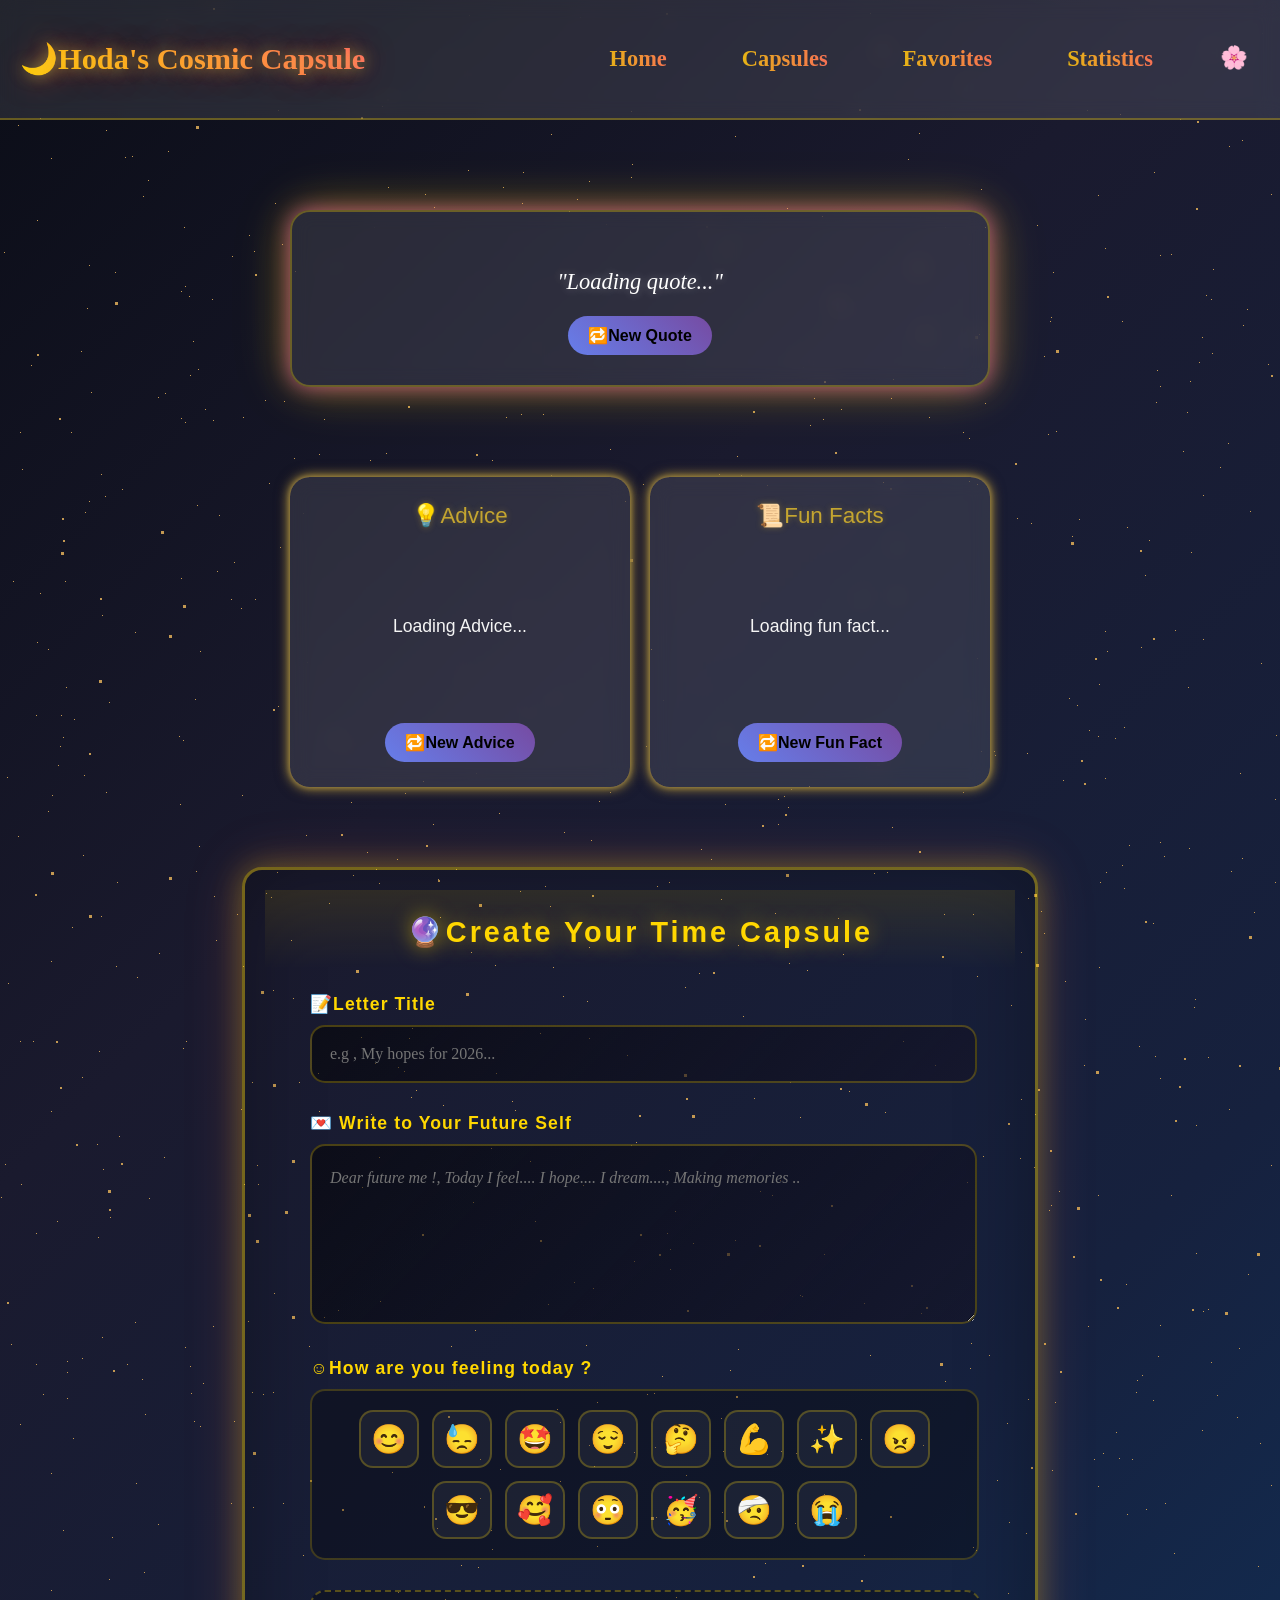
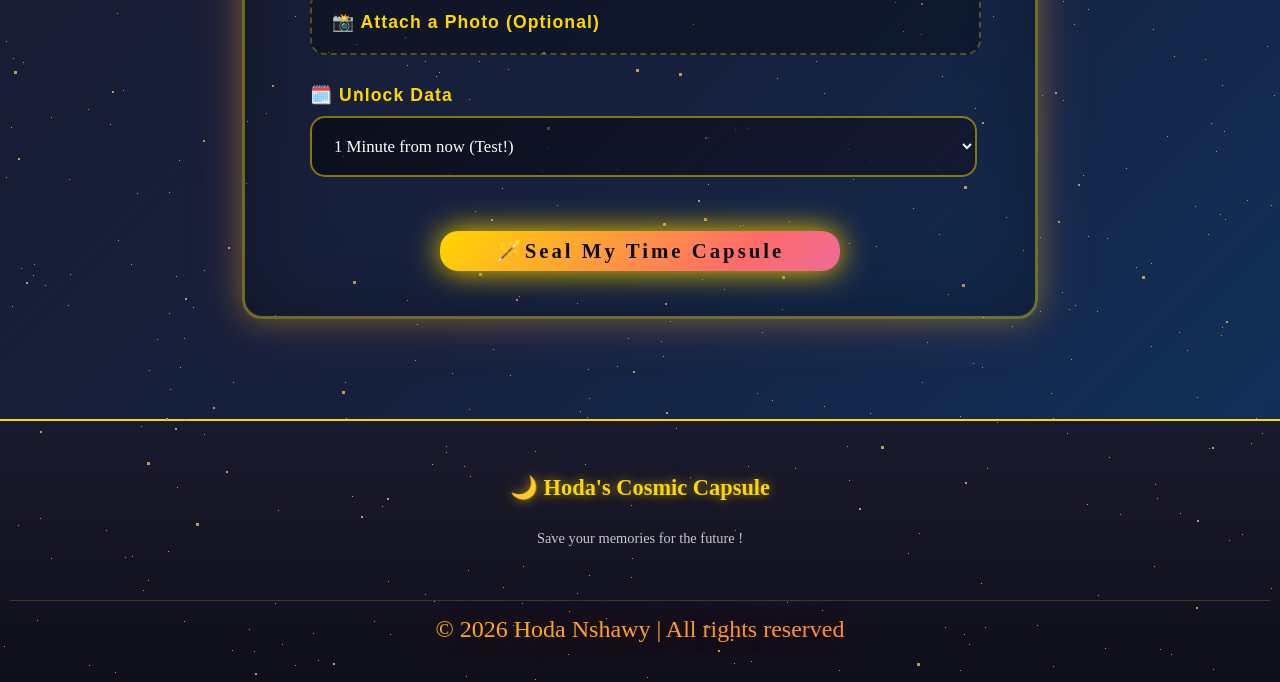
==== commit 578d135a: "finally" ====
--- a/index.html
+++ b/index.html
@@ -8,15 +8,16 @@
   <link href="https://fonts.googleapis.com/css2?family=Crimson+Pro:wght@200..900&display=swap"rel="stylesheet">
     <link rel="icon"type="imge/png" href="./assets/Canva-moon.png">
 <body>
- 
+ <audio id="sealSound"src="./assets/sound.mp3"></audio>
 <div id="preloader"></div>
 <nav class ="navBar">
     <div class="logo">🌙Hoda's Cosmic Capsule</div>
     <ul class="links"id="navlinks"><!--i try to use id since it was not working using querySelector-->
         <li><a href="index.html">Home</a></li>
            <li><a href="capsule.html">Capsules</a></li>
+             <li><a href="Favorites.html">Favorites</a></li>
               <li><a href="statistic.html">Statistics</a></li>
-               <li><a href="Favorites.html">Favorites</a></li>
+             
               <li><span class="theme-change"onclick="toggleTheme()">🌸</span></li>
     </ul>
     <div class="humburger">
@@ -34,21 +35,21 @@
 <section id="home">
     <div class="quote-Container">
         <div class="box">
-            <p id="quoteText">"Loading inspiration..."</p>
+            <p id="quoteText">"Loading quote..."</p>
             <p id="quoteAuthor"></p>
             <button class="newBtn">🔁New Quote</button>
         </div>
     </div>
     <div class="advise-weather-container">
         <div class="small-card">
-            <div class="icon">💡Advise</div> <!--HODAA change it later-->
+            <div class="icon">💡Advice</div> 
             <div class="info">
-                <p id="advise">Loading Advise...</p>
-                 <button id="advisebtn"class="newBtn">🔁New Advise</button>
+                <p id="advise">Loading Advice...</p>
+                 <button id="advisebtn"class="newBtn">🔁New Advice</button>
             </div>
         </div>
         <div class="small-card">
-              <div class="icon"id="weatherIcon">📜Fun Facts</div> <!--HODAA change it later-->
+              <div class="icon"id="weatherIcon">📜Fun Facts</div> 
             <div class="info">
                 <p id="fact">Loading fun fact...</p>
                   <button id="factbtn"class="newBtn">🔁New Fun Fact</button>
@@ -58,11 +59,10 @@
     </div>
 
 <div class="Capsule-Section">
-    <h2>
-        <span class="emoji">🔮</span><span class="title-text">Create Your Time Capsule</span> </h2>
+    <h2>🔮Create Your Time Capsule</h2> 
     <div class ="Container-form">
     <div class="group">
-        <label> <span class="emoji">📝</span><span class="first">Letter Title</span> </label>
+        <label>📝Letter Title</label>
         <input type="text"id="title" placeholder="e.g , My hopes for 2026...">
     </div>
     <div class="group">
@@ -72,7 +72,7 @@
     <div class="group">
         <label>☺️How are you feeling today ? </label>
         <div class="userMood-selected">
-            <button type="button"class="mood-button" data-mood="happy" onclick="selectMood(this)">😊</button>
+            <button type="button"class="mood-button" data-mood="happy" onclick="selectMood(this)">😊</button><!--I dont use this onclick -->
             <button type="button"class="mood-button" data-mood="sad" onclick="selectMood(this)">😓</button>
             <button type="button"class="mood-button" data-mood="excited" onclick="selectMood(this)">🤩</button>
              <button type="button"class="mood-button" data-mood="calm" onclick="selectMood(this)">😌</button>
@@ -122,8 +122,8 @@
     </div>
 
 </footer>
+
 <script src="capsule.js"></script>
 <script src="notification.js"></script>
-
 </body>
 </html>
--- a/style.css
+++ b/style.css
@@ -503,7 +503,7 @@
     
     margin-bottom: 80px;
 }
-.small-card{
+/*.small-card{
 
     flex:1;
 
@@ -517,13 +517,55 @@
     align-items: center;
     text-align: center;
      /* box-shadow: 0 10px 40px rgba(0,0,0,0.3);*/
-    border-radius: 20px;
+    /*border-radius: 20px;
    /*box-shadow: 0 0 15px #ffe066 ,0 0 30px #ff7f50 , 0 0 50px #ffb347;*/
     /*box-shadow:  0 0 12px #e2cd7b, 0 0 15px #4b3d3a, 0 0 5px #9a876d;*/
-    box-shadow:  0 0 12px #c4a530, 0 0 15px #4b3d3a, 0 0 5px #9a876d;
+   /* box-shadow:  0 0 12px #c4a530, 0 0 15px #4b3d3a, 0 0 5px #9a876d;
     transition: 0.3s ease ;
 
 
+}*/
+.small-card {
+    flex: 1;
+    width: 0;
+    min-width: 0;
+    min-height: 260px; 
+    
+    display: flex;
+    flex-direction: column;
+    justify-content: space-between; 
+    align-items: center;
+    padding: 25px 20px;
+    
+    background: rgba(255,255,255,0.1);
+    backdrop-filter: blur(10px);
+    border-radius: 20px;
+    box-shadow: 0 0 12px #c4a530, 0 0 15px #4b3d3a, 0 0 5px #9a876d;
+    transition: 0.3s ease;
+}
+
+.info {
+
+    flex-grow: 1; 
+    display: flex;
+    flex-direction: column;
+    justify-content: space-between; 
+    align-items: center;
+    width: 100%;
+}
+
+.info p {
+
+    margin: auto 0; 
+    padding: 15px 0;
+    word-wrap: break-word;
+    font-size: 0.95em;
+    line-height: 1.5; 
+}
+
+.newBtn {
+
+    width: fit-content; 
 }
 .small-card:hover{
     box-shadow: 0 0 18px #c4a530, 0 0 22px #4b3d3a,0 0 10px #9a876d;
@@ -1315,6 +1357,7 @@
     padding:30px;
     background: #262646;;
     box-shadow: 0 0 20px var(--glow-color);
+    overflow: hidden; /*to ensure the width will never goes outside the box*/
     transition: all 0.3s ease;
 
 }
@@ -1335,6 +1378,7 @@
 }
 .bar{
     width: 100%;
+    max-width: 100%;
     height: 25px;
    border-radius: 12px;
    margin-bottom:20px;
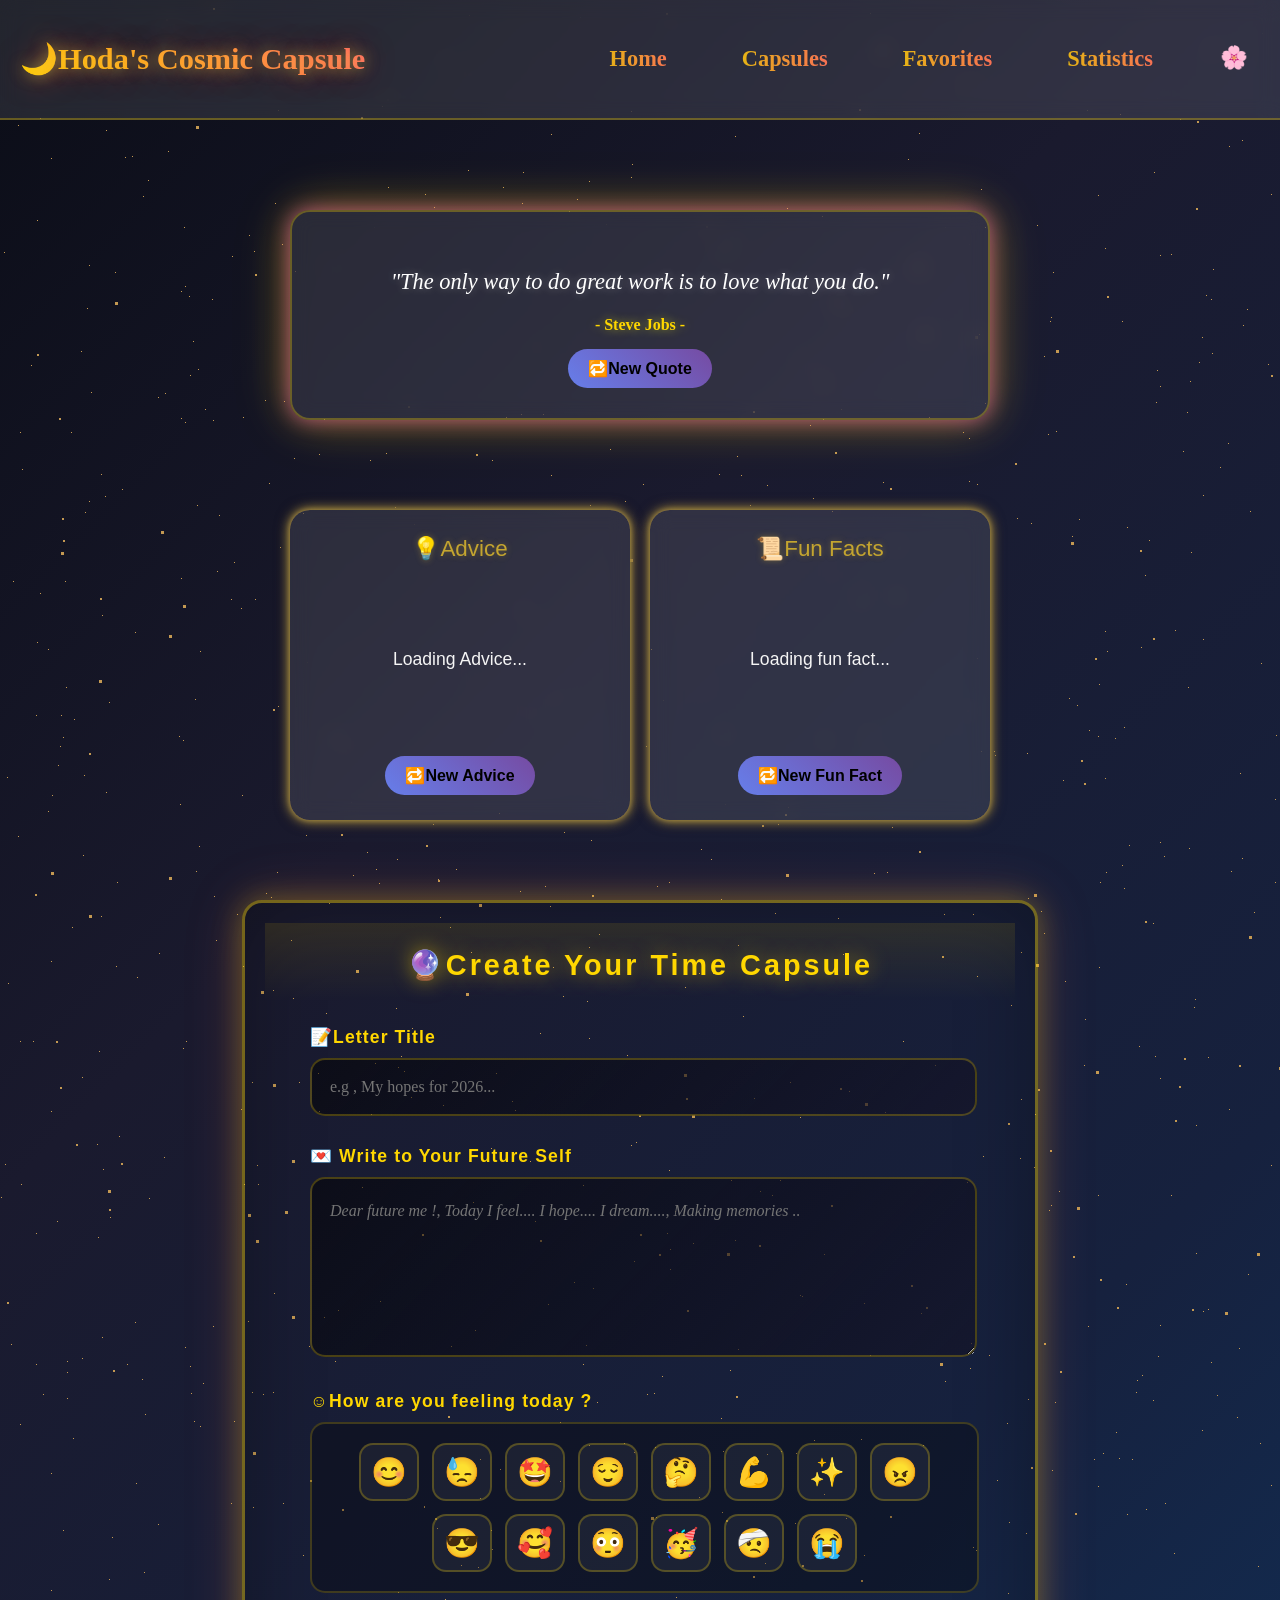
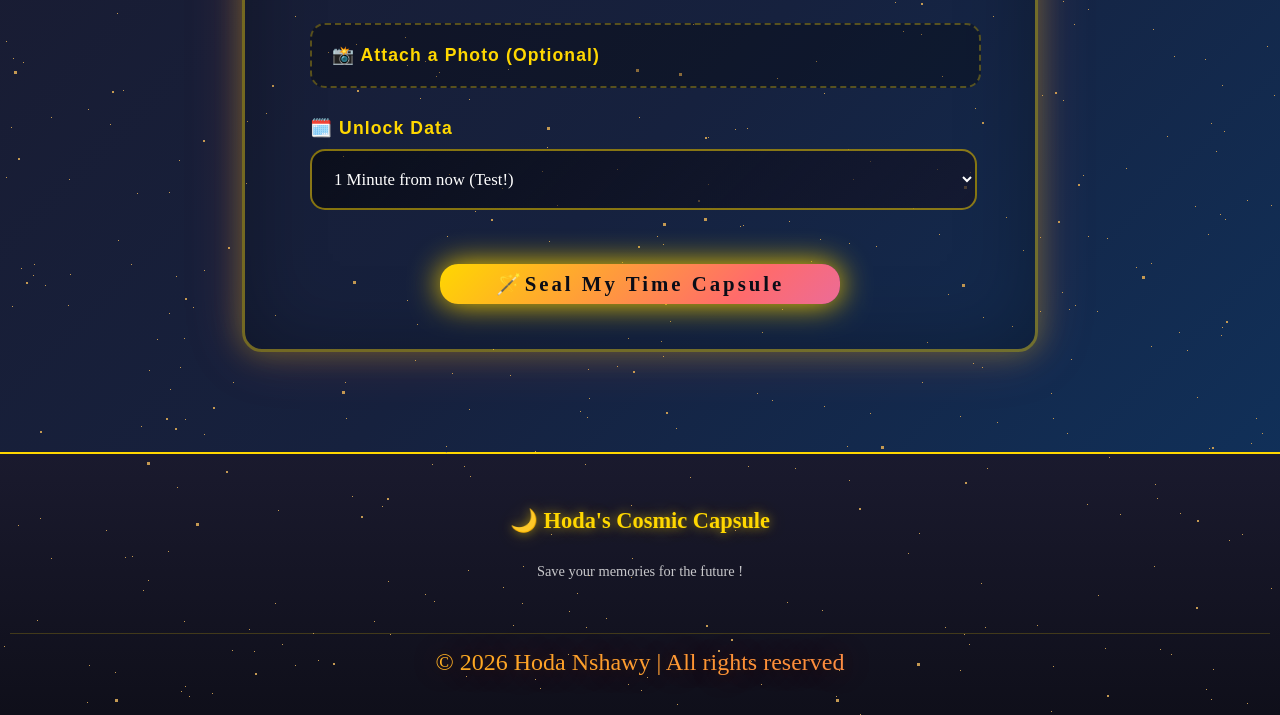
==== commit db7321d4: "try" ====
--- a/index.html
+++ b/index.html
@@ -124,6 +124,5 @@
 </footer>
 
 <script src="capsule.js"></script>
-<script src="notification.js"></script>
 </body>
 </html>
--- a/style.css
+++ b/style.css
@@ -936,7 +936,70 @@
     
 
 }
-
+.cosmic-link {
+    display: inline-block;
+    margin-top: 20px;
+    border:3px solid #d8b36b;
+    text-decoration: none;
+    /*border: 1px solid #7b2ff7;*/
+    padding: 10px 20px;
+    border-radius: 10px;
+    color:#ffffff;
+    font-family: 'Orbitron', sans-serif;
+    transition: 0.3s;
+ background: #262646;;
+}
+
+
+[data-theme="pink"] .cosmic-link {
+    color:#0a1249;
+      border:3px solid #d8b36b;
+      background: rgba(0, 0, 0, 0.3) ;
+
+
+
+}
+
+@media(max-width:650px){
+    .cosmic-link{
+        font-size: 0.8em;
+    }
+
+}
+.cosmic-link .glow {
+   /* color: #7b2ff7;
+    text-shadow: 0 0 10px #7b2ff7;*/
+               text-shadow: 2px 2px 10px rgba(0, 0, 0, 0.7), 0 0 5px rgba(221, 191, 21, 0.5);
+            background: linear-gradient(90deg,
+                    #fff7d6,
+                    #e6c988,
+                    #f7e9b5,
+                    #d8b36b,
+                    #fff7d6, );
+            background-size: 200% 100%;
+            -webkit-background-clip: text;
+            background-clip: text;
+            /*i add this just to remove the error on line 74 (-webkit-background-clip)*/
+            -webkit-text-fill-color: rgb(215, 206, 151);
+            text-shadow: 2px 2px 5px rgba(255, 165, 0, 0.5),
+                -2px -2px 5px rgba(218, 153, 61, 0.4);
+            background: linear-gradient(to right, #fff7d6 0%,
+                    #e6c988 40%,
+                    #d8b36b 70%,
+                    #fff7d6 100%);
+            background-clip: text;
+            -webkit-background-clip: text;
+            -webkit-text-fill-color: transparent;
+
+            color: transparent;
+    font-weight: bold;
+    
+}
+
+.cosmic-link:hover {
+    background: rgba(123, 47, 247, 0.2);
+    transform: translateY(-3px);
+}
 
 
 .letter-content{
@@ -1099,6 +1162,7 @@
 
 }
 
+
 .capsule-content{
     padding:25px;
     margin:25px 0;/*for the hidden space*/
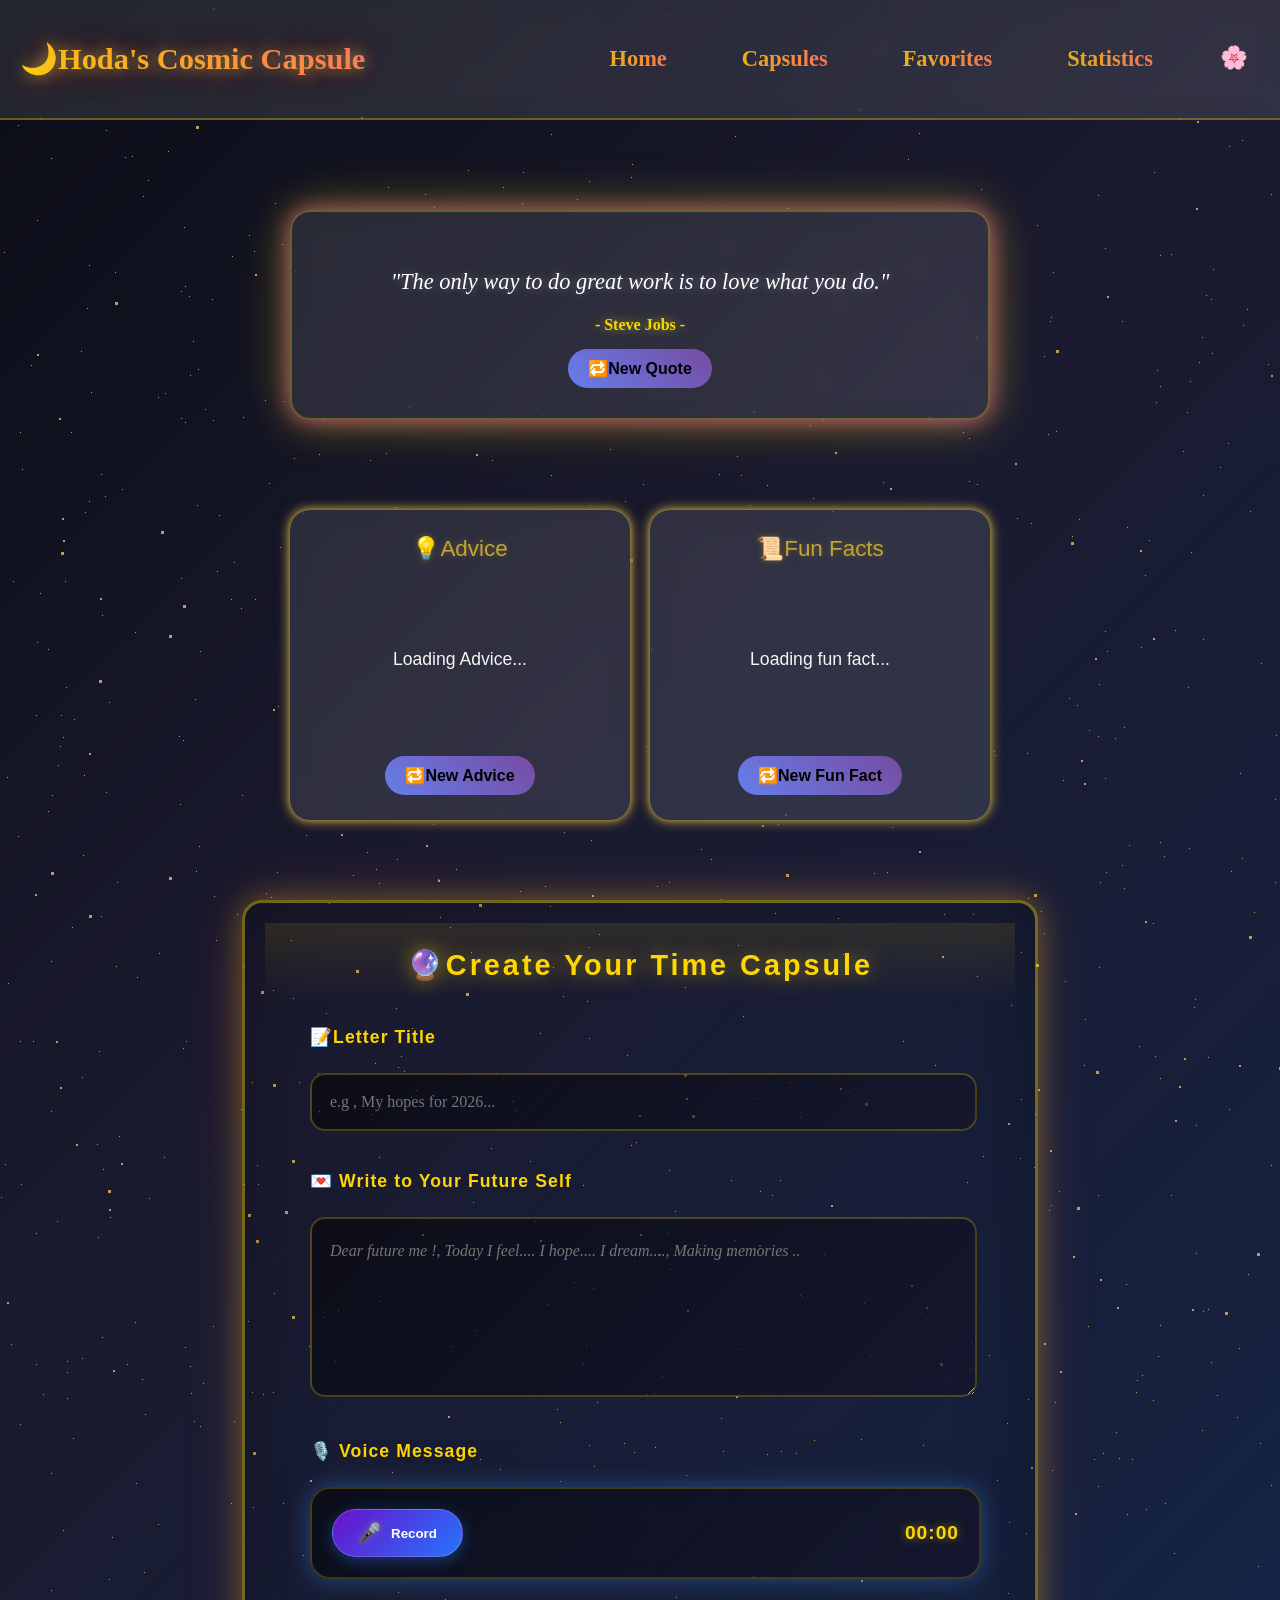
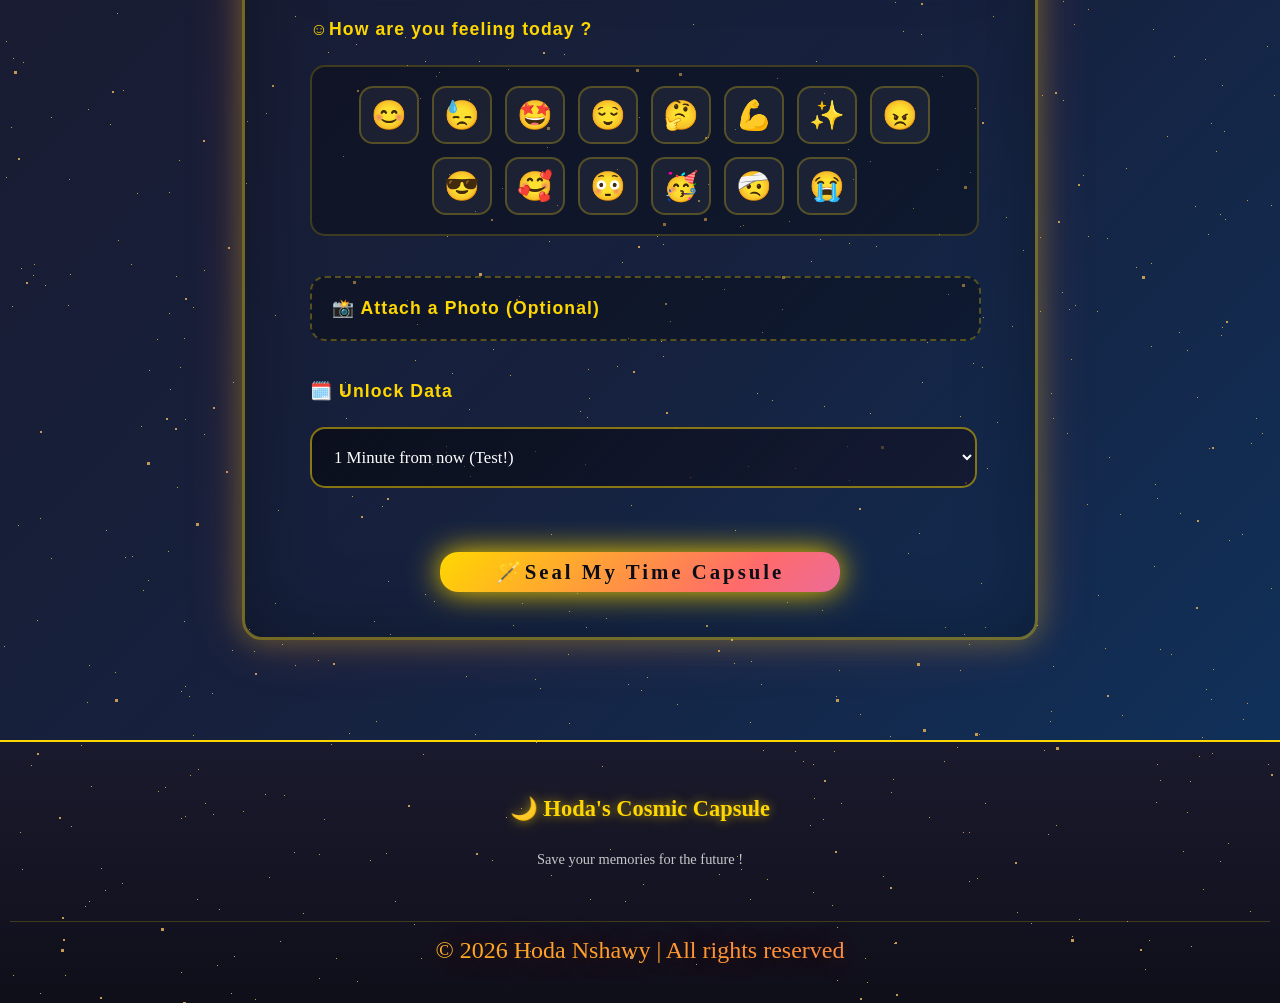
==== commit b3bbe6fc: "hoda" ====
--- a/index.html
+++ b/index.html
@@ -70,6 +70,22 @@
         <textarea id="text" placeholder="Dear future me !, Today I feel.... I hope.... I dream...., Making memories .."></textarea>
     </div>
     <div class="group">
+        <label>🎙️ Voice Message</label>
+        <div class="voice-Recorder">
+            <div class="recording-Control">
+                <button id="recordButton">
+                    <span class="icon">🎤</span>
+                    <span class="record">Record</span>
+                </button>
+                <span id="timer">00:00</span>
+            </div>
+            <div id="audioPlay"style="display:none"> <!--to show after recording-->
+                <audio id="audioPlayback" controls></audio>
+                <button id="recordAgain">Record Again</button>
+            </div>
+        </div>
+    </div>
+    <div class="group">
         <label>☺️How are you feeling today ? </label>
         <div class="userMood-selected">
             <button type="button"class="mood-button" data-mood="happy" onclick="selectMood(this)">😊</button><!--I dont use this onclick -->
--- a/style.css
+++ b/style.css
@@ -640,11 +640,11 @@
     padding:25px 45px;
 }
 .group{
-    margin-bottom:30px ;
+    margin-bottom:40px ;
 }
 .group label{
     display: block;
-    margin-bottom: 10px;
+    margin-bottom: 25px;
     color:#ffd700; /* i should change it later */
 font-weight: 900;
 font-size: 1.1em;
@@ -652,6 +652,7 @@
 font-family: sans-serif;
 
 }
+
 
 
 .group input[type="text"],
@@ -1737,4 +1738,113 @@
     
 
     }
+}
+
+/*for the voice */
+
+.voice-Recorder{
+    background: linear-gradient(135deg, rgba(0, 0, 0, 0.5), rgba(20, 20, 40, 0.7));
+    backdrop-filter: blur(10px); 
+    -webkit-backdrop-filter: blur(10px);
+    border-radius: 20px;
+    padding: 20px;
+    box-shadow: 0 0 25px rgba(58,123,213,0.5),0 0 50px rgba(0,0,0,0.2);
+   width: 95%;
+    margin: 20px auto;
+    border: 2px solid  rgba(255, 215, 0, 0.2);
+   color: #fff;
+   font-family: 'Poppins',sans-serif;
+   transition: transform 0.3s ease;
+}
+.recording-Control{
+    display: flex;
+    align-items: center;
+    justify-content: space-between;
+}
+
+#recordButton {
+background: linear-gradient(135deg, #6a11cb 0%, #2575fc 100%);
+    border: 1px solid rgba(255, 255, 255, 0.2);
+    border-radius: 50px;
+    padding: 12px 25px;
+    color: white;
+    font-weight: 600;
+    cursor: pointer;
+    display: flex;
+    align-items: center;
+    gap: 10px;
+    transition: all 0.3s ease;
+    /* Soft blue glow instead of red */
+    box-shadow: 0 4px 15px rgba(37, 117, 252, 0.4);
+}
+
+#recordButton:hover {
+    transform: scale(1.05);
+
+    box-shadow: 0 6px 20px rgba(106, 17, 203, 0.6); 
+}
+
+#timer {
+    font-size: 1.2rem;
+    font-weight: 700;
+    letter-spacing: 1px;
+    color: #ffd700; /* Gold color to match your border */
+    text-shadow: 0 0 10px rgba(255, 215, 0, 0.5);
+}
+
+#audioPlay {
+    display: flex;
+    flex-direction: column;
+    align-items: center;
+    width: 100%;
+    margin-top: 10px;
+    animation: fadeIn 0.5s ease;
+}
+
+audio {
+    width: 100%;
+    height: 40px;
+    filter: invert(100%) hue-rotate(180deg) brightness(1.5); 
+    border-radius: 50px;
+    margin-top: 25px;
+}
+
+#recordAgain {
+    background: transparent;
+    border: 1px solid #ffd700;
+    color: #ffd700;
+    padding: 8px 20px;
+    border-radius: 50px;
+    font-size: 0.9rem;
+    cursor: pointer;
+    transition: all 0.3s ease;
+}
+
+#recordAgain:hover {
+    background: rgba(255, 215, 0, 0.1);
+    box-shadow: 0 0 10px rgba(255, 215, 0, 0.3);
+}
+
+@keyframes fadeIn {
+    from { opacity: 0; transform: translateY(10px); }
+    to { opacity: 1; transform: translateY(0); }
+}
+
+
+
+
+@media(max-width:650px){
+    #recordButton {
+        padding: 6px 25px;
+    }
+}
+
+[data-theme="pink"]  #timer{
+     color:rgb(249 249 172);;
+    
+
+}
+
+[data-theme="pink"] #recordButton{
+    background: linear-gradient(135deg, #f1f45b 0%, #449ecc 50%, #f1f45b 100%);
 }
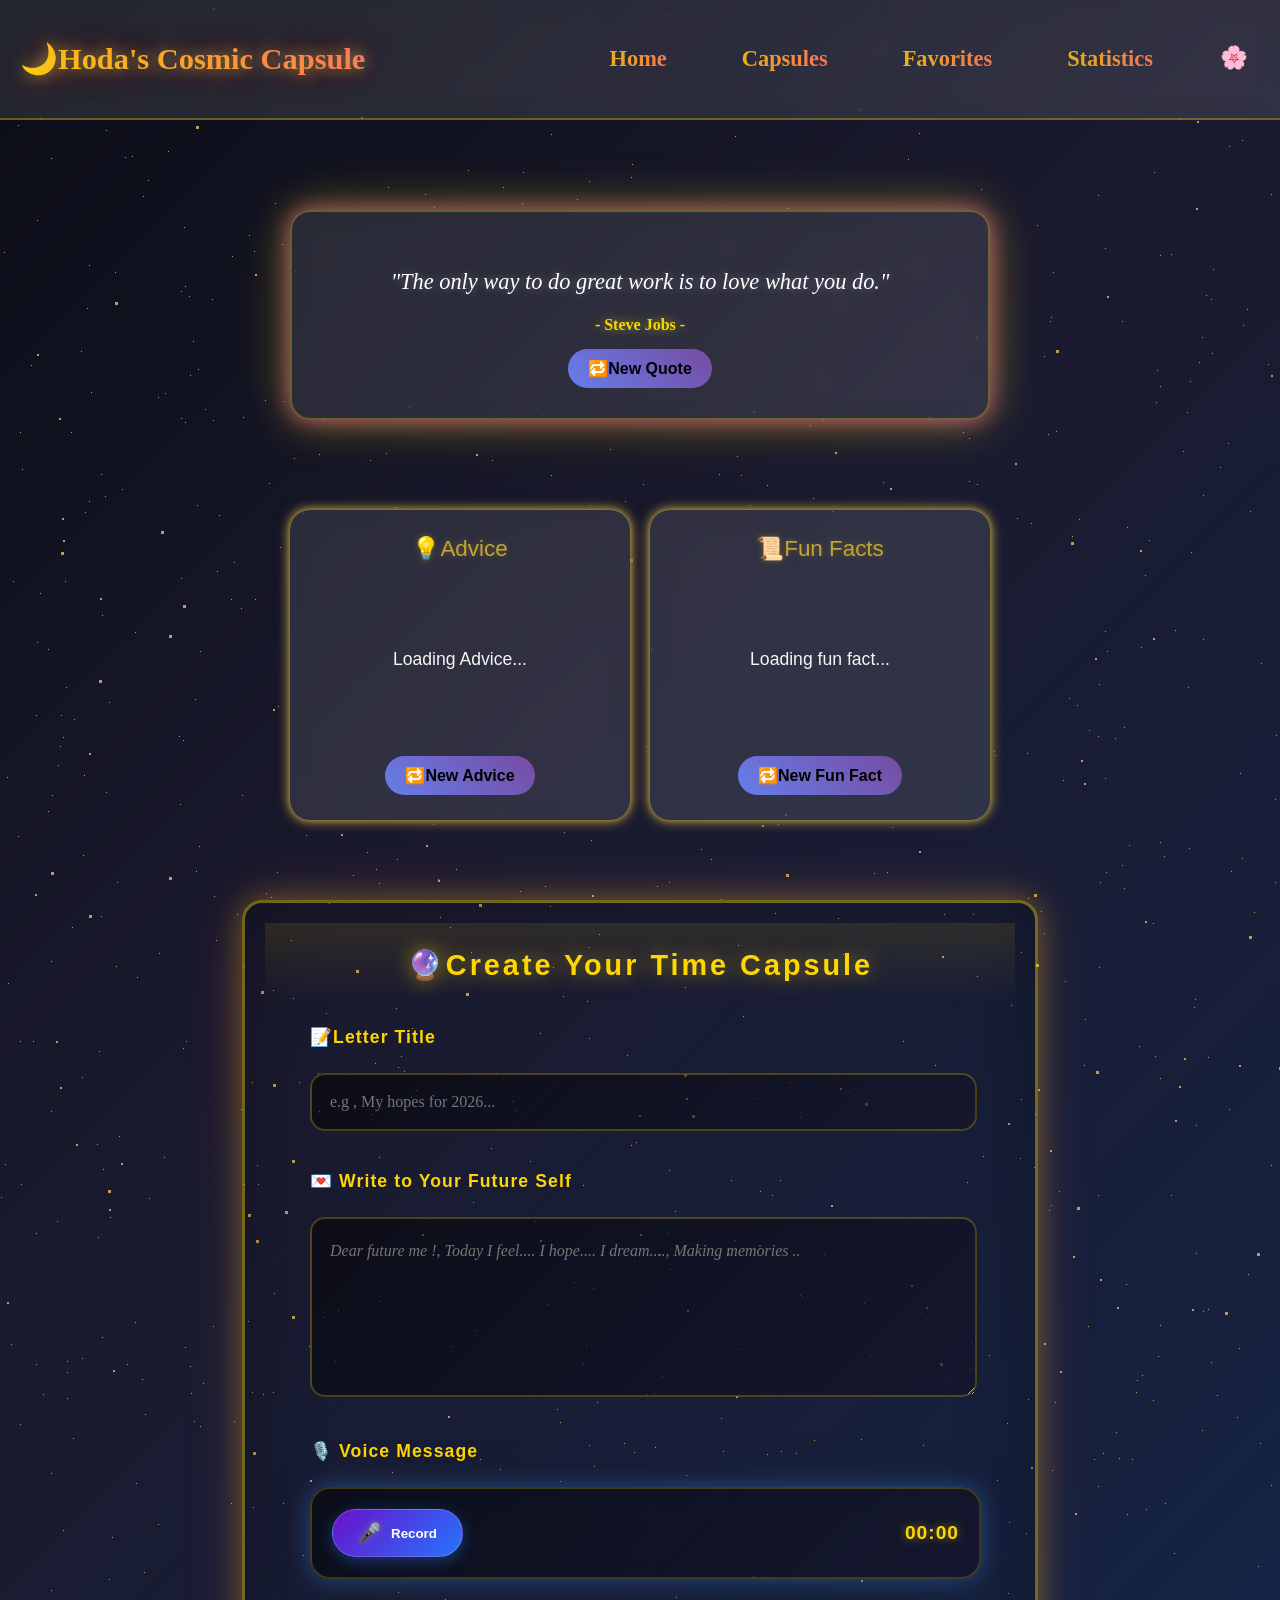
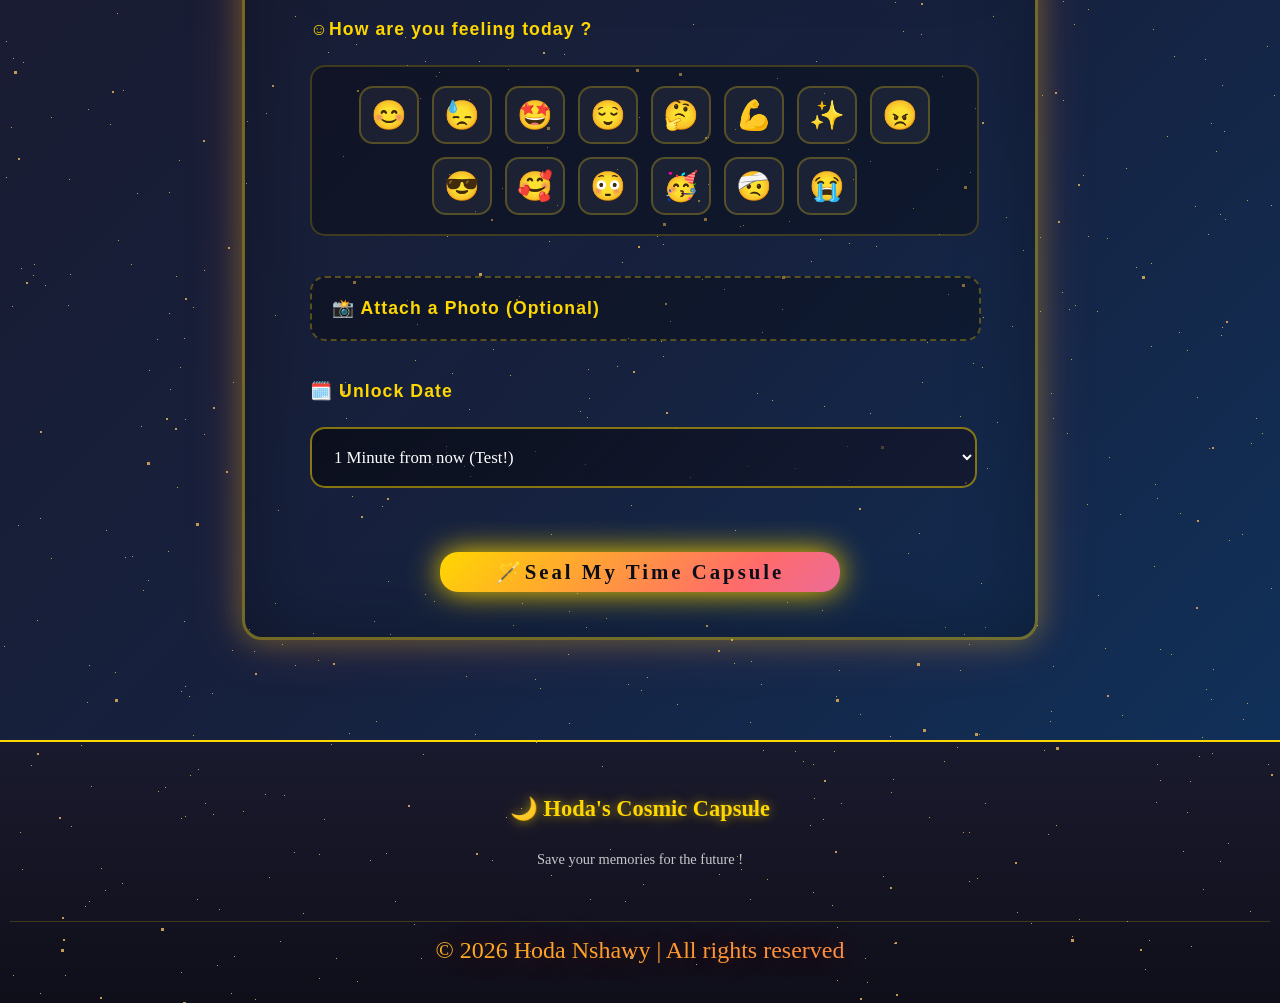
==== commit 751e0a2b: "index.html" ====
--- a/index.html
+++ b/index.html
@@ -3,7 +3,7 @@
 <head>
     <meta charset="UTF-8">
     <meta name="viewport" content="width=device-width, initial-scale=1.0">
-    <title>Create Your Fisrt Capsule</title>
+    <title>Create Your First Capsule</title>
     <link rel="stylesheet" href="style.css" />
   <link href="https://fonts.googleapis.com/css2?family=Crimson+Pro:wght@200..900&display=swap"rel="stylesheet">
     <link rel="icon"type="imge/png" href="./assets/Canva-moon.png">
@@ -109,7 +109,7 @@
             <input type="file" id="userPhoto" name="image_uploads" accept="image/*"> <!-- <input type="file" id="photo-upload" name="photos" accept="image/*" multiple />HOODAA Later on add this-->
     </div>
 <div class="group">
-    <label>🗓️ Unlock Data</label>   <!--Hoda change the emoji later-->
+    <label>🗓️ Unlock Date</label>   <!--Hoda change the emoji later-->
    <select id="unlockTime">
      <option value="1"onclick="selectOption(this)">1 Minute from now (Test!)</option>
      <option value="7"onclick="selectOption(this)">1 week from now</option>
@@ -141,4 +141,4 @@
 
 <script src="capsule.js"></script>
 </body>
-</html>+</html>
--- a/style.css
+++ b/style.css
@@ -1595,10 +1595,10 @@
 }
 @media(max-width:700px){
  .rights p{
-    font-size: 1.3em;
+    font-size: 1em;
  }  
  .footer-sec h3{
-    font-size: 1em;
+    font-size: 0.8em;
  }
 
 }
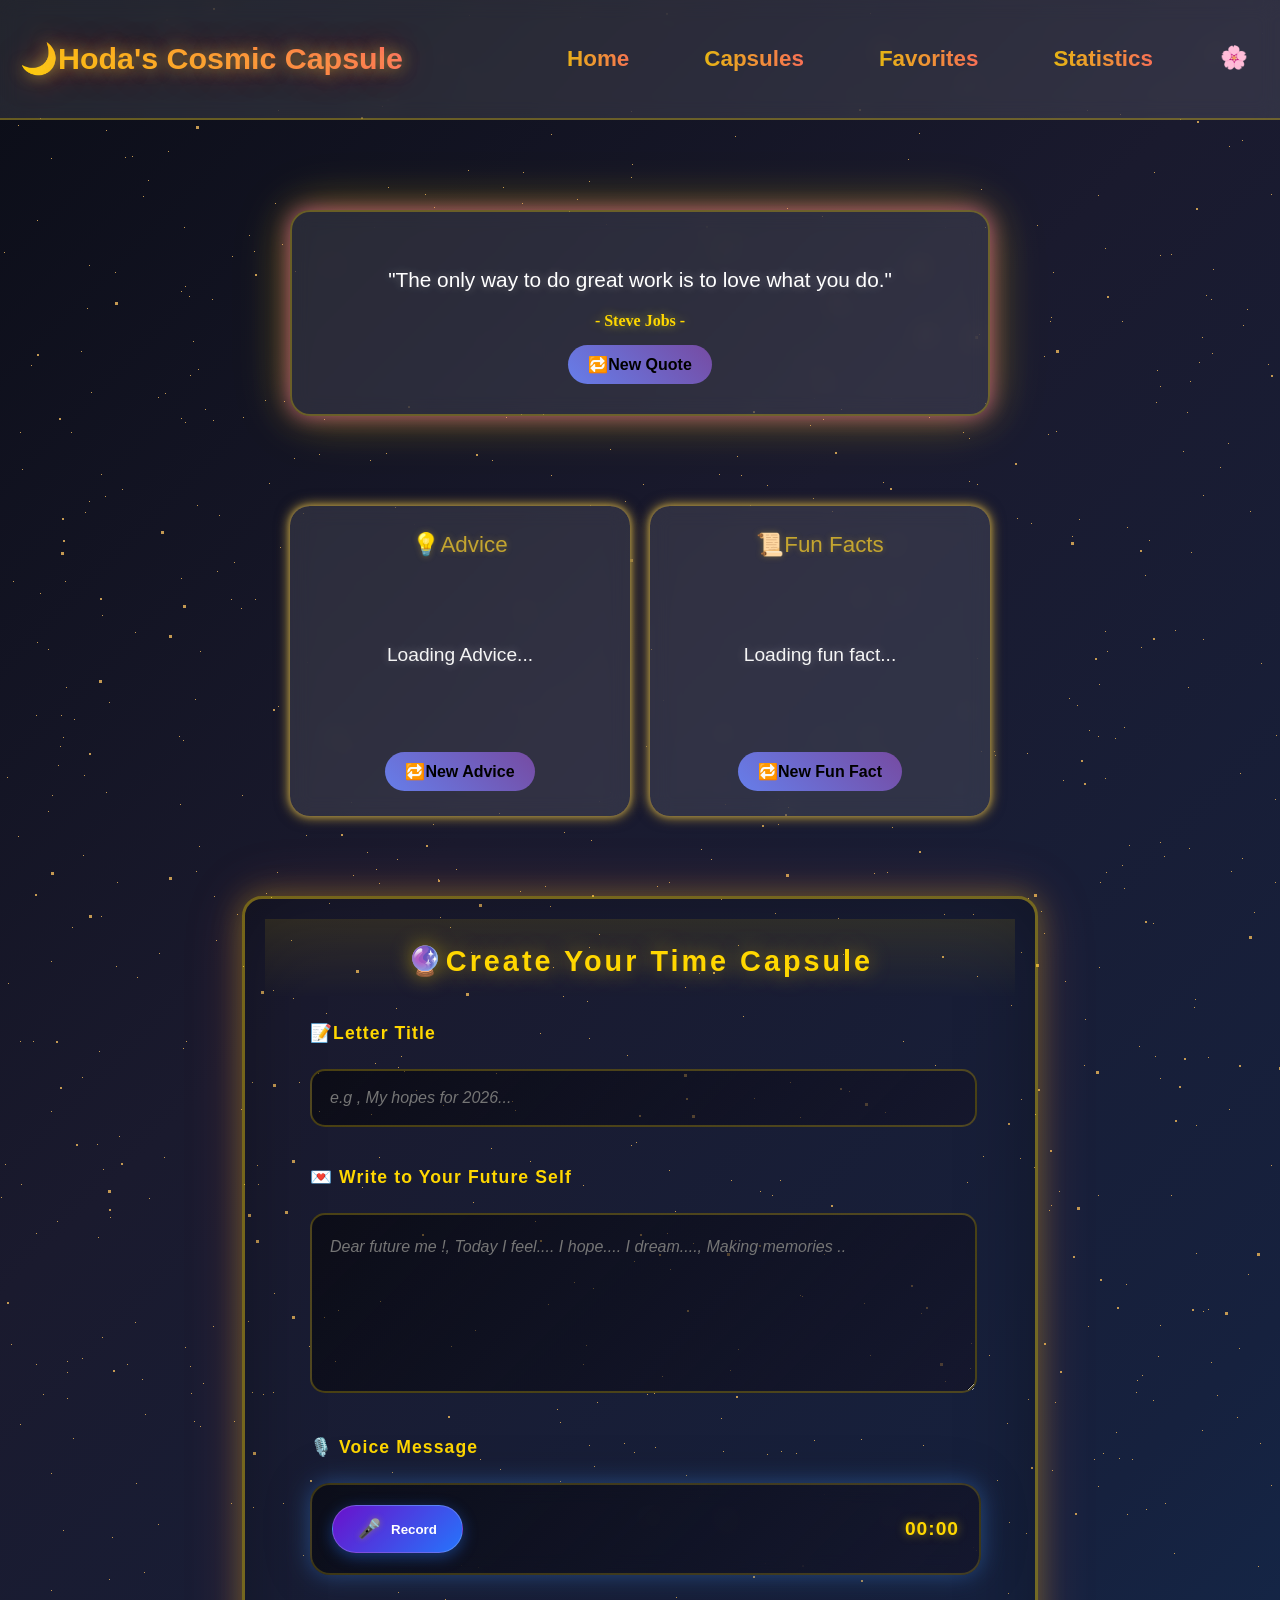
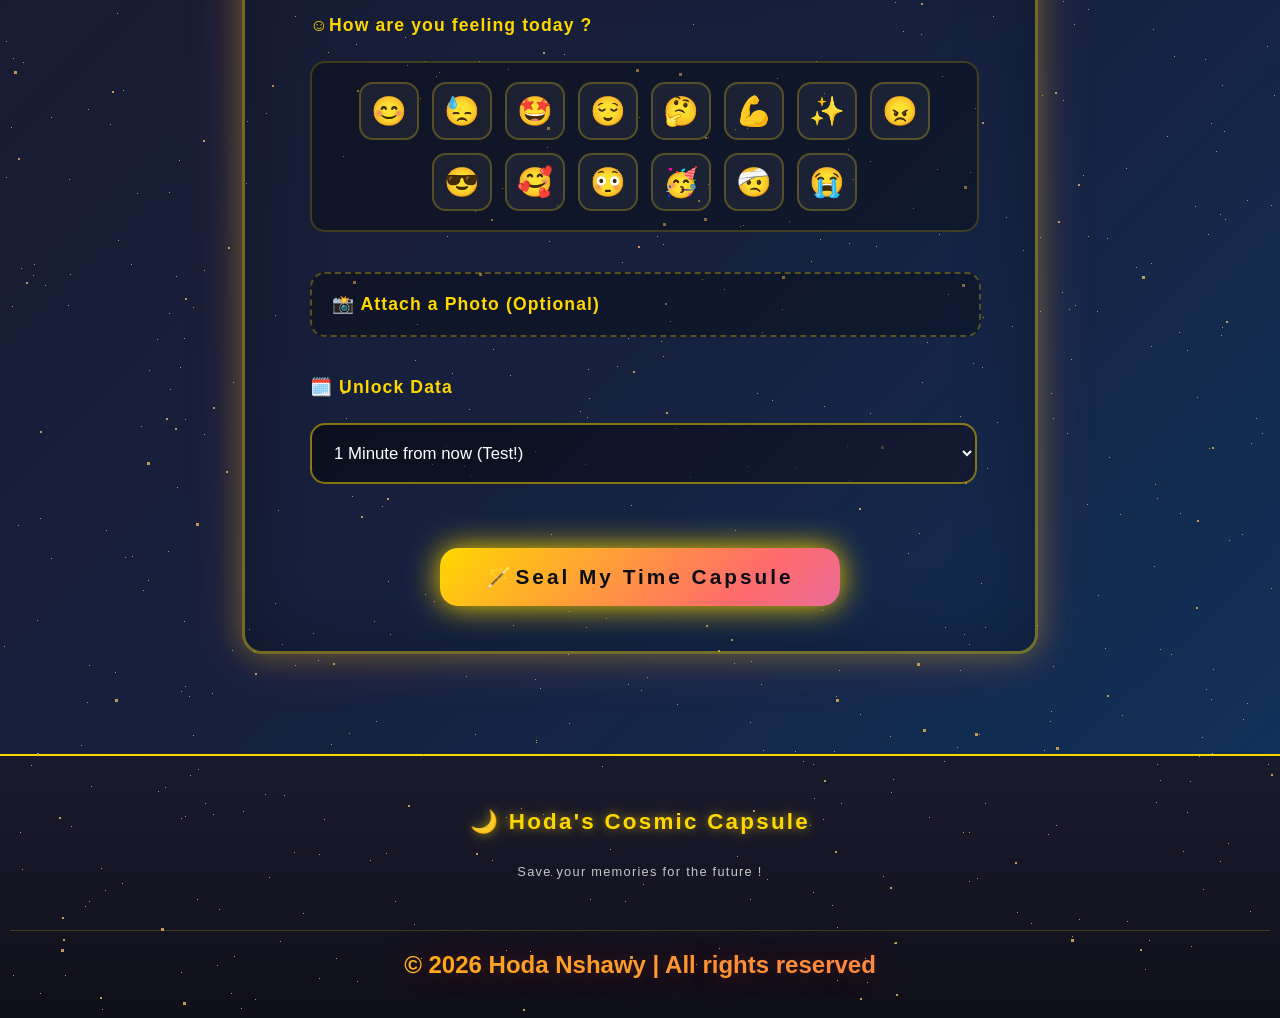
==== commit 75e46516: "fix" ====
--- a/index.html
+++ b/index.html
@@ -109,7 +109,7 @@
             <input type="file" id="userPhoto" name="image_uploads" accept="image/*"> <!-- <input type="file" id="photo-upload" name="photos" accept="image/*" multiple />HOODAA Later on add this-->
     </div>
 <div class="group">
-    <label>🗓️ Unlock Date</label>   <!--Hoda change the emoji later-->
+    <label>🗓️ Unlock Data</label>   <!--Hoda change the emoji later-->
    <select id="unlockTime">
      <option value="1"onclick="selectOption(this)">1 Minute from now (Test!)</option>
      <option value="7"onclick="selectOption(this)">1 week from now</option>
@@ -141,4 +141,4 @@
 
 <script src="capsule.js"></script>
 </body>
-</html>
+</html>
--- a/style.css
+++ b/style.css
@@ -40,12 +40,13 @@
 }
 .logo{
     font-size: 1.9em;
-    font-weight: 900;
+    font-weight: 700;
     background: linear-gradient(45deg,#ffd700,#ff6b6b);
     -webkit-text-fill-color: transparent;
     -webkit-background-clip: text;
     background-clip: text;
     text-shadow: 0 0 15px rgba(249, 252, 87, 0.5), 0 0 30px rgba(238, 32, 13, 0.6);
+    font-family: sans-serif;
 }
 [data-theme="pink"] .logo{
 background: linear-gradient(45deg, #38ef7d, #e879f9) !important;
@@ -83,9 +84,10 @@
 .links a{
     display: inline-block;
     font-size: 1.4em;
-    font-weight: 900;
+    font-weight: 700;
     text-decoration: none;
     padding:10px 20px;
+    font-family: sans-serif;
    
     border-radius: 10px;
      background: linear-gradient(90deg,#e2c207,#fb6262,#cfb20b);
@@ -119,6 +121,7 @@
     
     backdrop-filter: blur(12px); 
     -webkit-backdrop-filter: blur(12px);
+ 
     
     color: var(--text-color) !important;
     font-size: 1.1em; 
@@ -281,8 +284,8 @@
 
 
 #quoteText{
-    font-size: 1.4em;
-    font-style: italic;
+    font-size: 1.3em;
+         font-family: "Inter", sans-serif;
      /*color:#deaada;*/
      color:var(--text-color);
     line-height: 1.6;
@@ -324,6 +327,7 @@
     font-size: 1em;
     transition: transform 0.3s;
     font-weight: 700;
+    font-family: "Inter", sans-serif;
 }
 [data-theme="pink"] .newBtn{
     background: linear-gradient(45deg, #3ccd4e, #5e397bd9);
@@ -610,7 +614,8 @@
      /*border-bottom: 1px solid solid rgba(255,215,0,0.2);*/
     text-shadow: 0 0 20px rgba(255,215,0,0.5);
     padding:25px 20px 20px ;
-    font-family: sans-serif;
+        font-family:"Inter",sans-serif;
+        font-weight: 700;
     
     
 }
@@ -646,10 +651,10 @@
     display: block;
     margin-bottom: 25px;
     color:#ffd700; /* i should change it later */
-font-weight: 900;
+font-weight: 700;
 font-size: 1.1em;
 letter-spacing: 1.1px;
-font-family: sans-serif;
+    font-family: "Inter", sans-serif;
 
 }
 
@@ -663,7 +668,8 @@
     border:2px solid rgba(255,215,0,0.25);
    background: linear-gradient(135deg,rgba(0,0,0,0.5),rgba(20,20,40,0.7));
    color:whitesmoke;
-   font-family: Georgia, serif;
+   font-style: italic;
+   font-family:sans-serif;
    font-size: 1em;
    transition: all 0.3s;
 
@@ -745,7 +751,7 @@
     padding: 18px;
     border:2px solid rgba(255,215,0,0.5);
     background: linear-gradient(135deg,rgba(0,0,0,0.5),rgba(20,20,40,0.7));
-   font-family: Georgia, serif;
+   font-family:  sans-serif;
    font-size: 1.05em;
    transition: all 0.3s;
    color:#ffffff;
@@ -760,7 +766,7 @@
     background-color:#0B0d17 ;
     color:#ffffff;
     padding: 15px ;
-    font-family: Georgia, serif;
+    font-family: sans-serif;
 }
 
 
@@ -771,7 +777,7 @@
     max-width: 400px;
    
     font-size: 1.3em;
-    font-weight: 900;
+    font-weight: 700;
     background: linear-gradient(135deg,#ffd700 0%,#ff6b6b 25%,#c56cf0 50%,#7b68ee 75%,#ffd700 100%);/*new method*/
     border-radius: 18px;
     background-size: 300% 300%;
@@ -780,10 +786,12 @@
     border: none;
     transition: all 0.3s ease;
     letter-spacing: 3px;
-    font-family: Georgia, serif;
+        font-family: "Inter", sans-serif;
     box-shadow: 0 0 30px rgba(255,215,0.03),0 0 30px rgba(0,0,0,0.3);
     padding:8px;
     animation:cosmicButton 4s ease infinite;
+    line-height: 2;
+
     
 
 }
@@ -815,7 +823,10 @@
     font-size: 2em;
     color:var(--gold-color);
     text-shadow: 0 0 20px var( --glow-color);
-    margin-bottom: 30px;
+    margin-bottom: 50px;
+    font-family: "Inter", sans-serif;
+    font-weight: 700;
+    letter-spacing: 1.5px;
 }
 
 #capsuleList{
@@ -872,6 +883,7 @@
     color:var(--gold-color);
     font-size: 1.5em;
     margin-bottom: 19px;
+        font-family:"Inter",sans-serif;
 }
 .capsule-mood{
     font-size: 2em;
@@ -883,12 +895,16 @@
     color:var(--text-color);
     font-size: 1em;
     opacity:0.8;
+        font-family: "Inter", sans-serif;
+        font-weight: 700;
     
 }
 .capsule-coutdown{
     color:var(--gold-color);
-    font-size: 1em;
+    font-size: 0.9em;
     margin-bottom: 19px;
+        font-family: "Inter", sans-serif;
+    font-weight: 500;
 }
 
 
@@ -901,6 +917,7 @@
     color: #ff6b6b;
     cursor: pointer;
     transition: all 0.3s ease;
+    font-weight: bold;
 
 
 }
@@ -1106,7 +1123,8 @@
     font-size: 1.8em;
     margin: 0;
     letter-spacing: 2px;
-    font-weight: 900;
+    font-weight: 700;
+      font-family:"Inter",sans-serif;
 
 }
 
@@ -1120,6 +1138,7 @@
     margin:15px;
     text-shadow: 0 0 10px rgba(255,215,0,0.4);
     text-transform: capitalize;
+    font-family:"Inter",sans-serif;
     letter-spacing: 1px;
 }
 @media(max-width:700px){
@@ -1303,6 +1322,7 @@
     opacity: 0.7;
     padding-top: 50px;
     line-height: 1.5;
+    font-family: "Inter", sans-serif;
 }
 #favoritesList{
     display: grid;
@@ -1322,6 +1342,9 @@
      color: var(--gold-color);
 margin-bottom: 50px;
   text-shadow: 0 0 20px var(--glow-color);
+  font-family: "Inter", sans-serif;
+  font-weight: 700;
+  letter-spacing: 1.5px;
 }
 
 
@@ -1358,6 +1381,7 @@
     margin-bottom:20px ;
     color:var(--gold-color);
     text-shadow: 0 0 10px rgba(255,215,0,0.3);
+    font-family: "Inter", sans-serif;
 }
 .favorite-mood{
     font-size:2.5em ;
@@ -1366,10 +1390,11 @@
 
 }
 .favorite-date{
-    font-size: 1.5em;
+    font-size: 1.2em;
     color:whitesmoke;
     opacity: 0.8;
     margin-bottom: 25px;
+    font-family: "Inter", sans-serif;
 }
 .remove-favo{
     font-size: 1em;
@@ -1380,7 +1405,7 @@
     border-radius: 10px;
     color: #ff6b6b;
     cursor: pointer;
-    font-weight: 800;
+    font-weight:bold;
     transition: all 0.3s ease ;
 
 }
@@ -1407,6 +1432,10 @@
     color:var(--gold-color);
     text-shadow: 0 0 20px var(--glow-color);
     margin-bottom: 50px;
+    font-family: "Inter", sans-serif;
+    font-weight: 700;
+    letter-spacing: 1.5px;
+   
 }
 
 #statisticList{
@@ -1436,10 +1465,12 @@
 }
 
 .label{
-    font-size: 1.2em;
+    font-size: 1.1em;
     font-weight: 800;
     margin-bottom: 15px;
     color:var(--gold-color);
+        font-family: "Inter", sans-serif;
+        font-weight: 700;
 }
 .bar{
     width: 100%;
@@ -1455,7 +1486,9 @@
     color: var(--text-color);
     font-size: 1.5em;
     text-align: center;
-    font-weight: bold;
+    font-weight:700;
+        font-family: "Inter", sans-serif;
+  
 }
 
 .mood-dist{
@@ -1487,8 +1520,12 @@
 }
 .mood-name{
     color: var(--text-color);
-    font-size: 1em;
+    font-size: 0.9em;
     text-transform: capitalize;
+        font-family: "Inter", sans-serif;
+        font-weight: 500;
+    
+        
 }
 .mood-count{
     color: var(--gold-color);
@@ -1511,6 +1548,7 @@
 
 .value{
     font-size: 1.2em;
+      
 }
 }
 
@@ -1539,6 +1577,9 @@
     0 0 20px rgba(255,215,0,0.3);
     margin-bottom: 5px;
     animation:footerTitle 3s ease-in-out infinite;
+    font-family: "Inter", sans-serif;
+    letter-spacing: 0.1em;
+    font-weight: 700;
 }
 @keyframes footerTitle {
     0% ,100%{
@@ -1548,22 +1589,27 @@
     50%{
         text-shadow:0 0 15px rgba(255,215,0,0.8),
         0 0 30px rgba(255.215,0,0.5);
-    }
+    };
+   
     
 }
 
 .footer-sec p{
     color:whitesmoke;
-   font-size: 0.9em;
+   font-size: 0.8em;
    opacity: 0.8;
    line-height:1.8;
    margin-top: 5px;
        padding-top: 20px;
+     font-family: "Inter", sans-serif;
+       letter-spacing:0.1em;
+       font-weight: 500;
 }
 
 .rights{
     text-align: center;
     padding-top: 10px;
+
 
 }
 
@@ -1576,8 +1622,11 @@
     background-clip: text;
     text-shadow: 0 0 15px rgba(249, 252, 87, 0.1), 0 0 30px rgba(238, 32, 13, 0.4);
     border-top: 1px solid rgba(255,215,0,0.2);
-    padding-top:15px;
+    padding-top:20px;
        animation:footerTitle 3s ease-in-out infinite;
+       font-family: sans-serif;
+       font-weight: 600;
+       font-family: "Inter", sans-serif;
 }
 
 
@@ -1605,9 +1654,8 @@
 
 @media(max-width:600px){
     .finish-btn{
-        font-size:0.9em;
-        width:80%;
-        padding: 12px;
+        font-size:1em;
+    padding: 10px;
     }
 
    .newBtn {
@@ -1636,15 +1684,20 @@
 #advise{
     color: whitesmoke;
     line-height: 1.9;
-    font-size: 1.1em;
-    font-family: "Inter",sans-serif;
+    font-size: 1.2em;
+       font-family: "Inter", sans-serif;
+    font-weight: 500;
+    text-shadow: rgba(255, 255, 255, 0.3) 0px 0px 10px;
 }
 
 #fact{
      color: whitesmoke;
     line-height: 1.9;
-    font-size: 1.1em;
-    font-family: "Inter",sans-serif;
+    font-size: 1.2em;
+        font-family: "Inter", sans-serif;
+text-shadow: rgba(255, 255, 255, 0.3) 0px 0px 10px;
+    font-weight: 500;
+
 
 }
 
@@ -1676,6 +1729,8 @@
   
 }
 [data-theme="pink"]  .group label {
+
+    
 color:#c5ed1b
   
 }
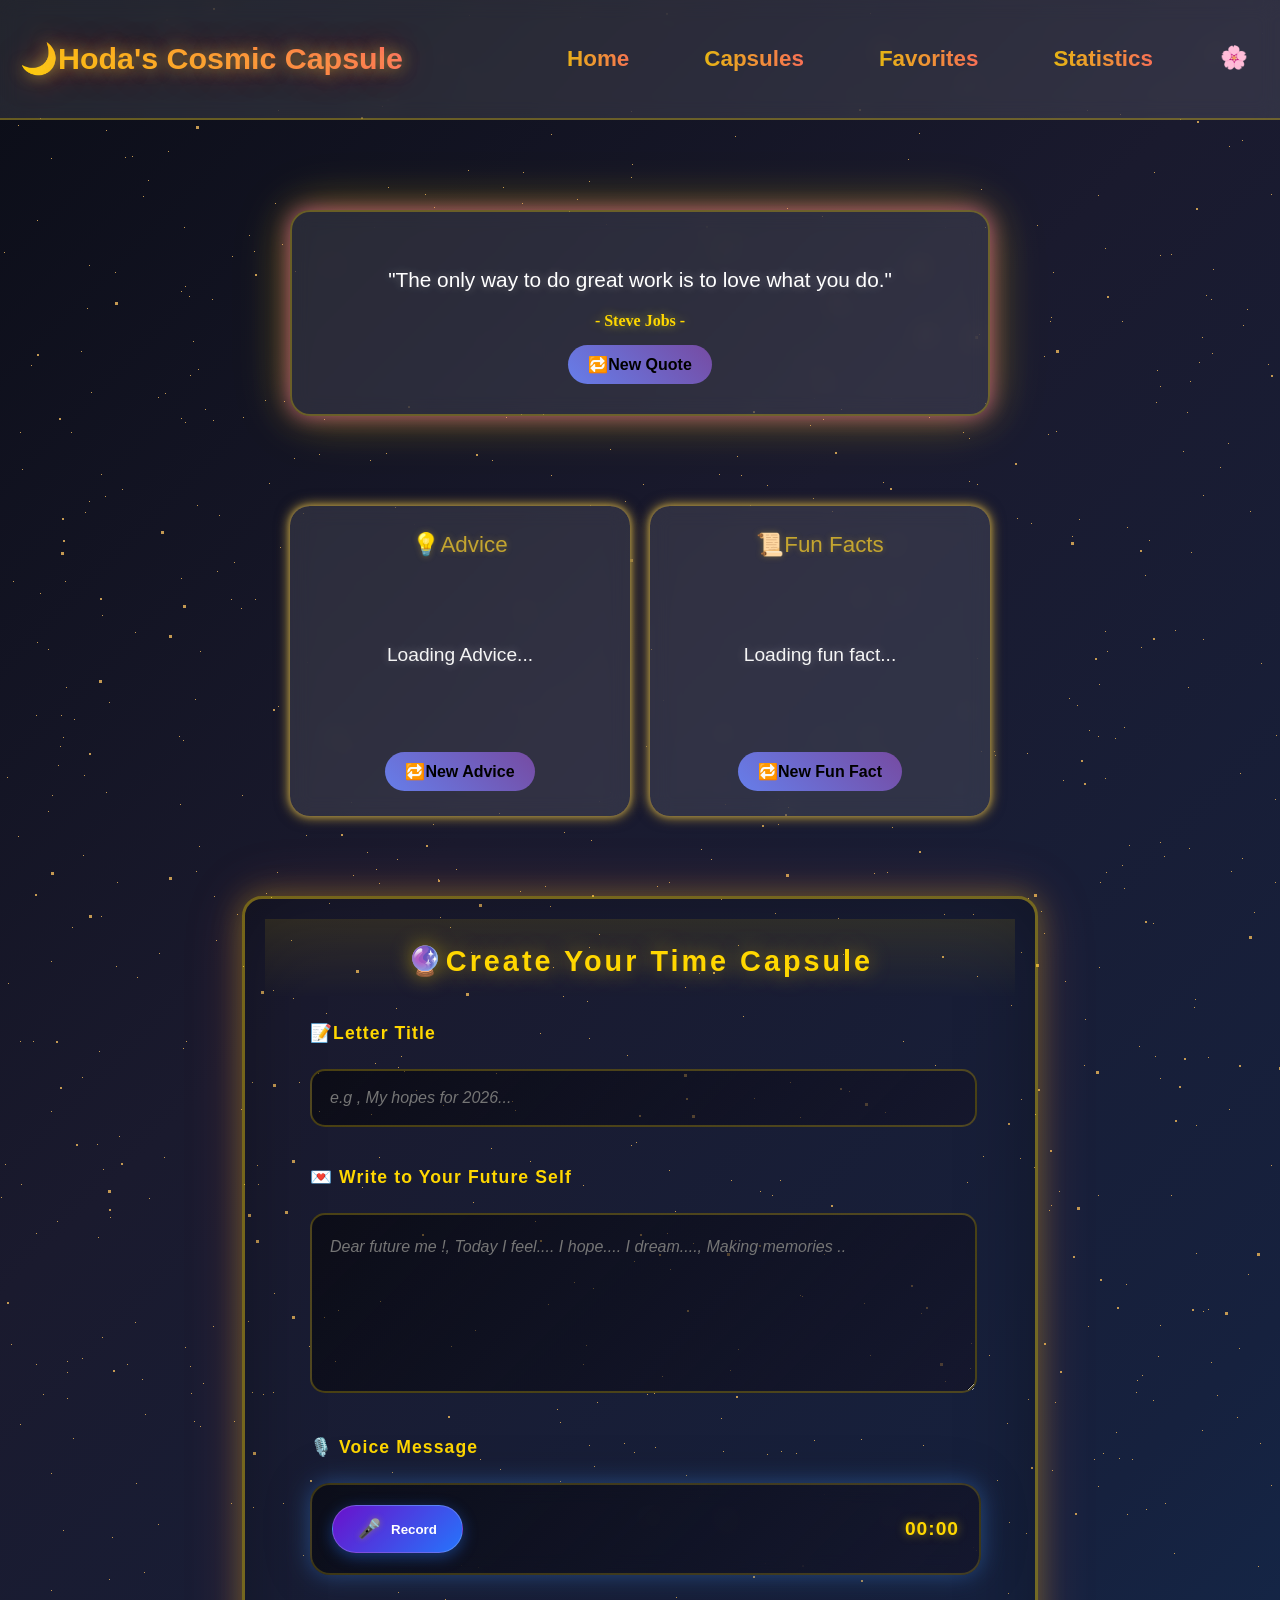
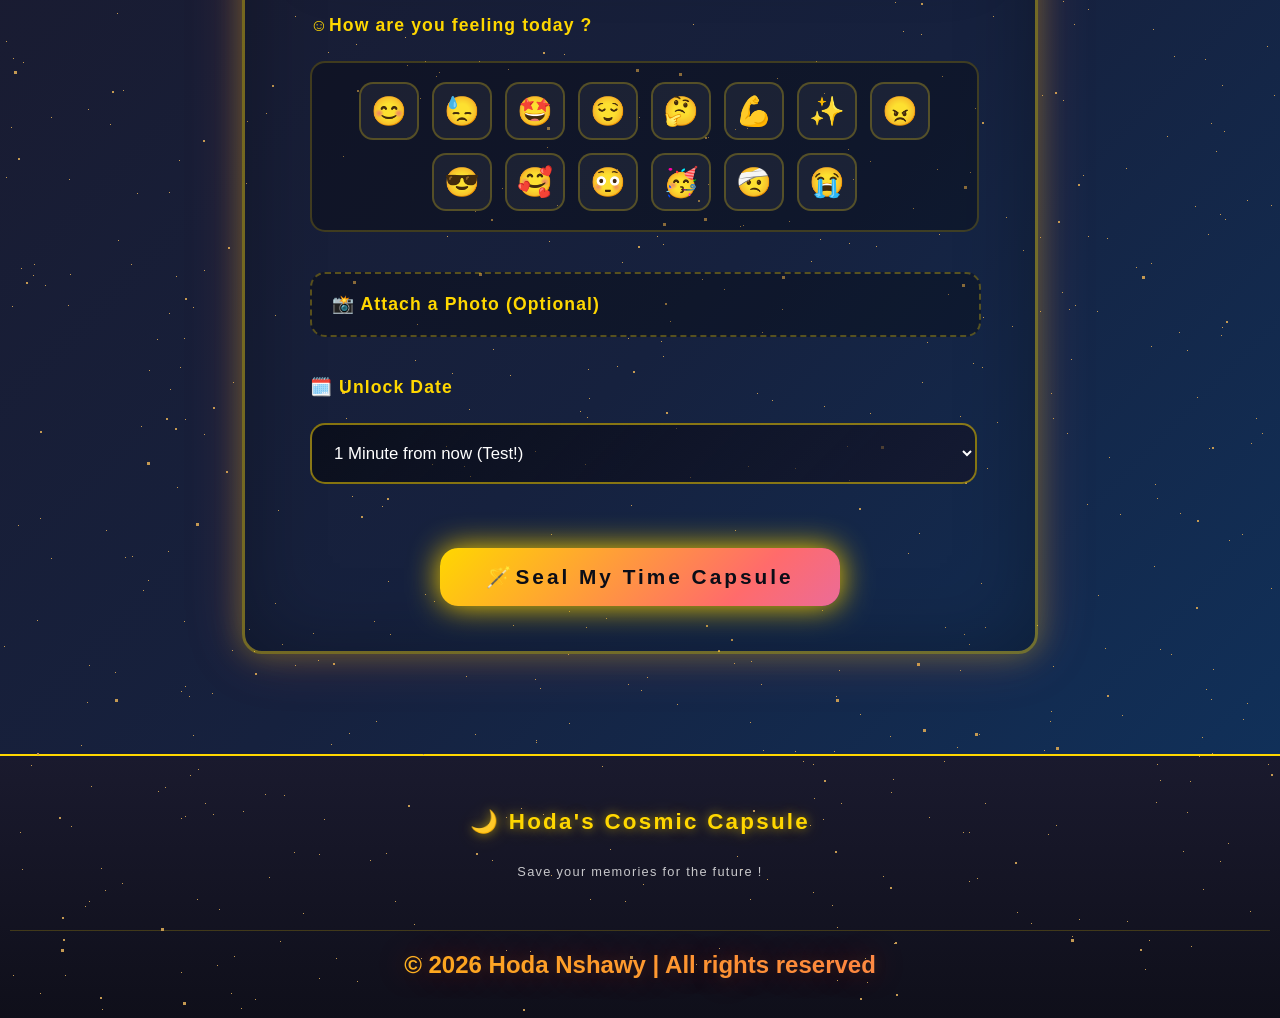
==== commit b645f8a4: "fix" ====
--- a/index.html
+++ b/index.html
@@ -109,7 +109,7 @@
             <input type="file" id="userPhoto" name="image_uploads" accept="image/*"> <!-- <input type="file" id="photo-upload" name="photos" accept="image/*" multiple />HOODAA Later on add this-->
     </div>
 <div class="group">
-    <label>🗓️ Unlock Data</label>   <!--Hoda change the emoji later-->
+    <label>🗓️ Unlock Date</label>   <!--Hoda change the emoji later-->
    <select id="unlockTime">
      <option value="1"onclick="selectOption(this)">1 Minute from now (Test!)</option>
      <option value="7"onclick="selectOption(this)">1 week from now</option>
@@ -141,4 +141,4 @@
 
 <script src="capsule.js"></script>
 </body>
-</html>+</html>
